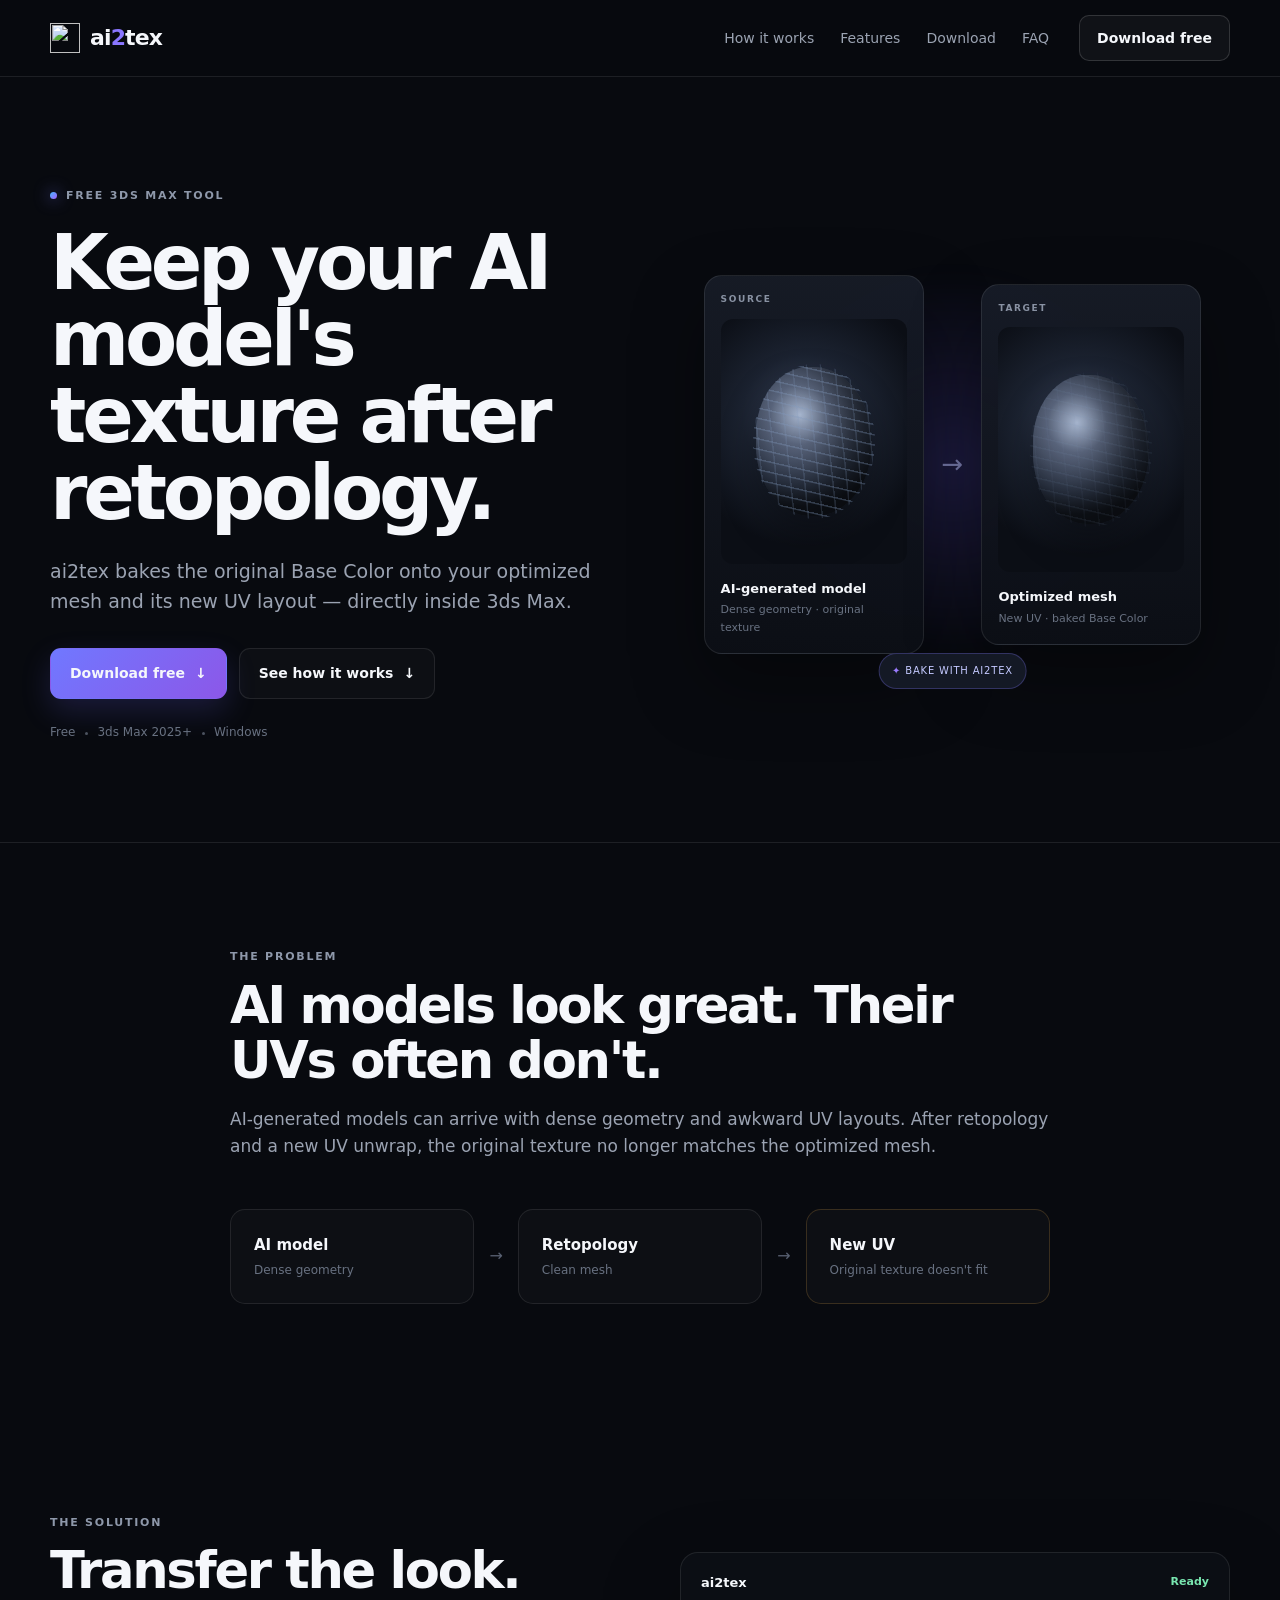
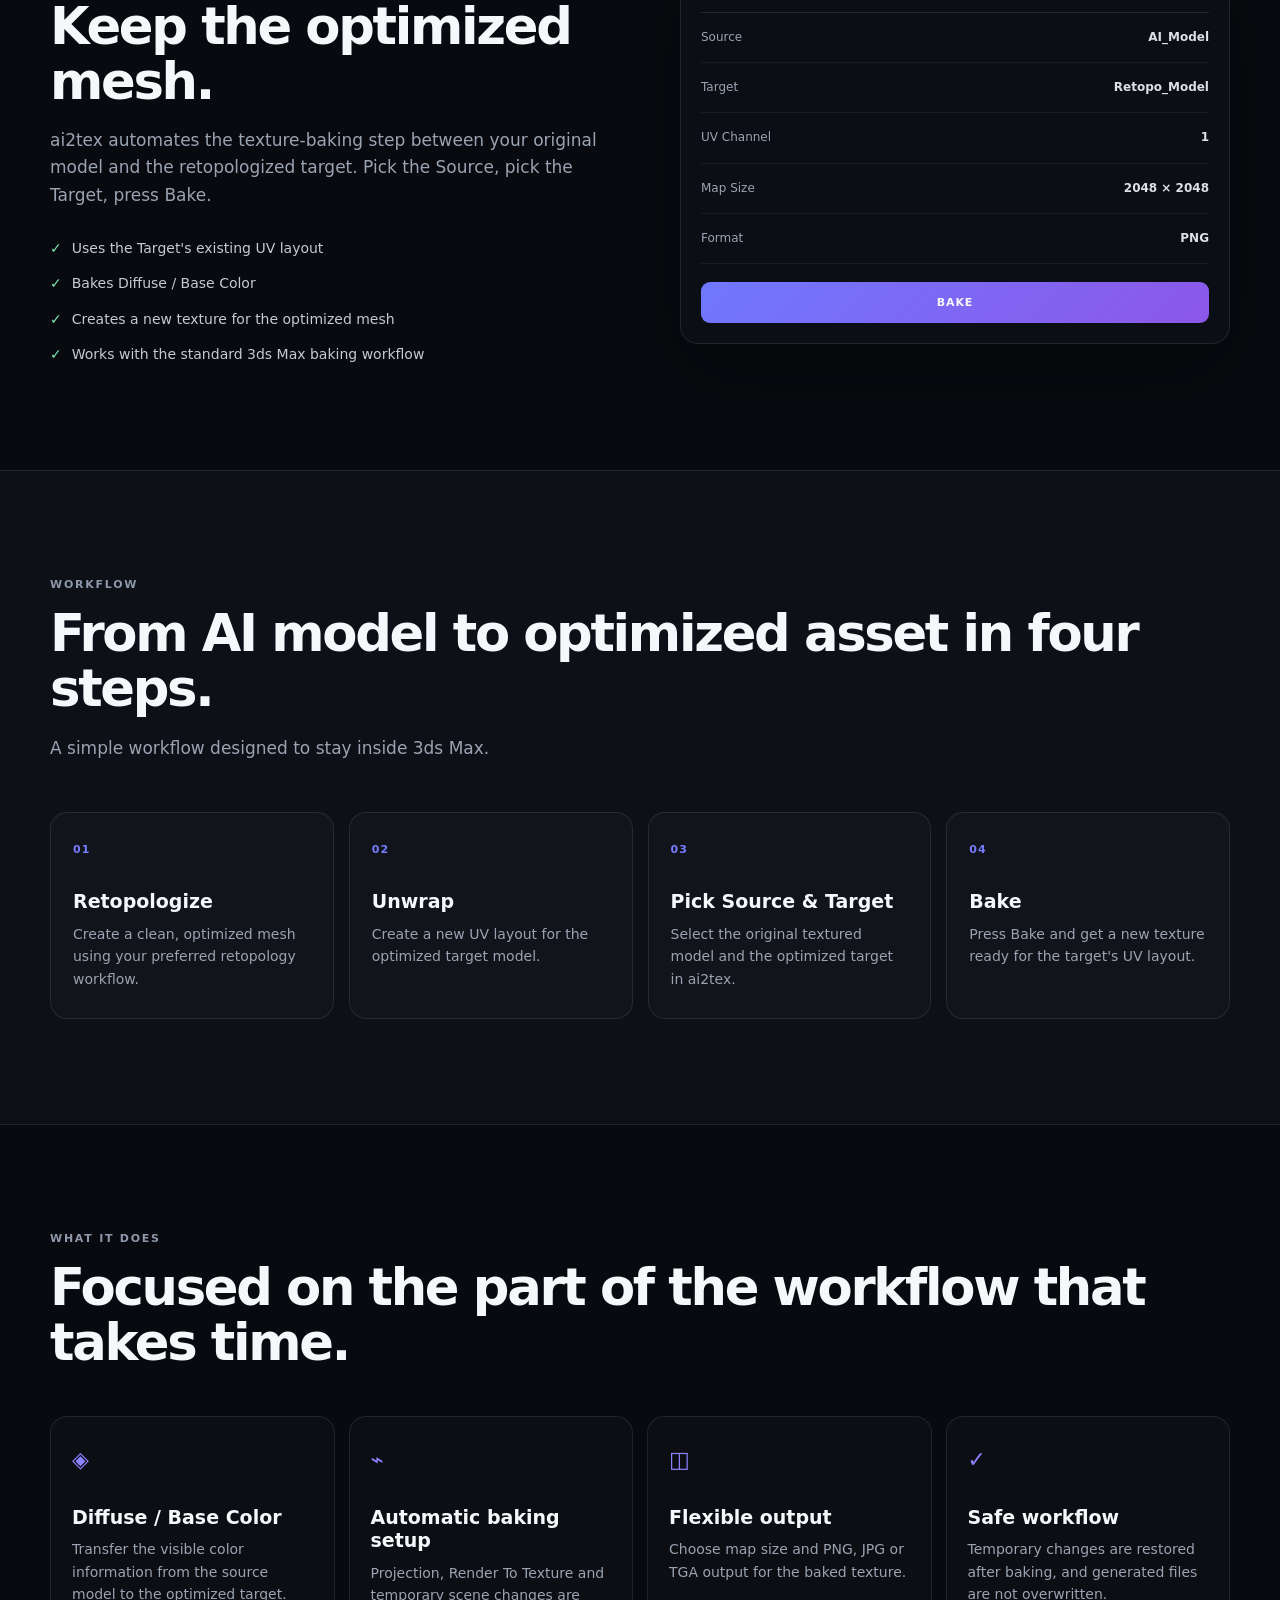
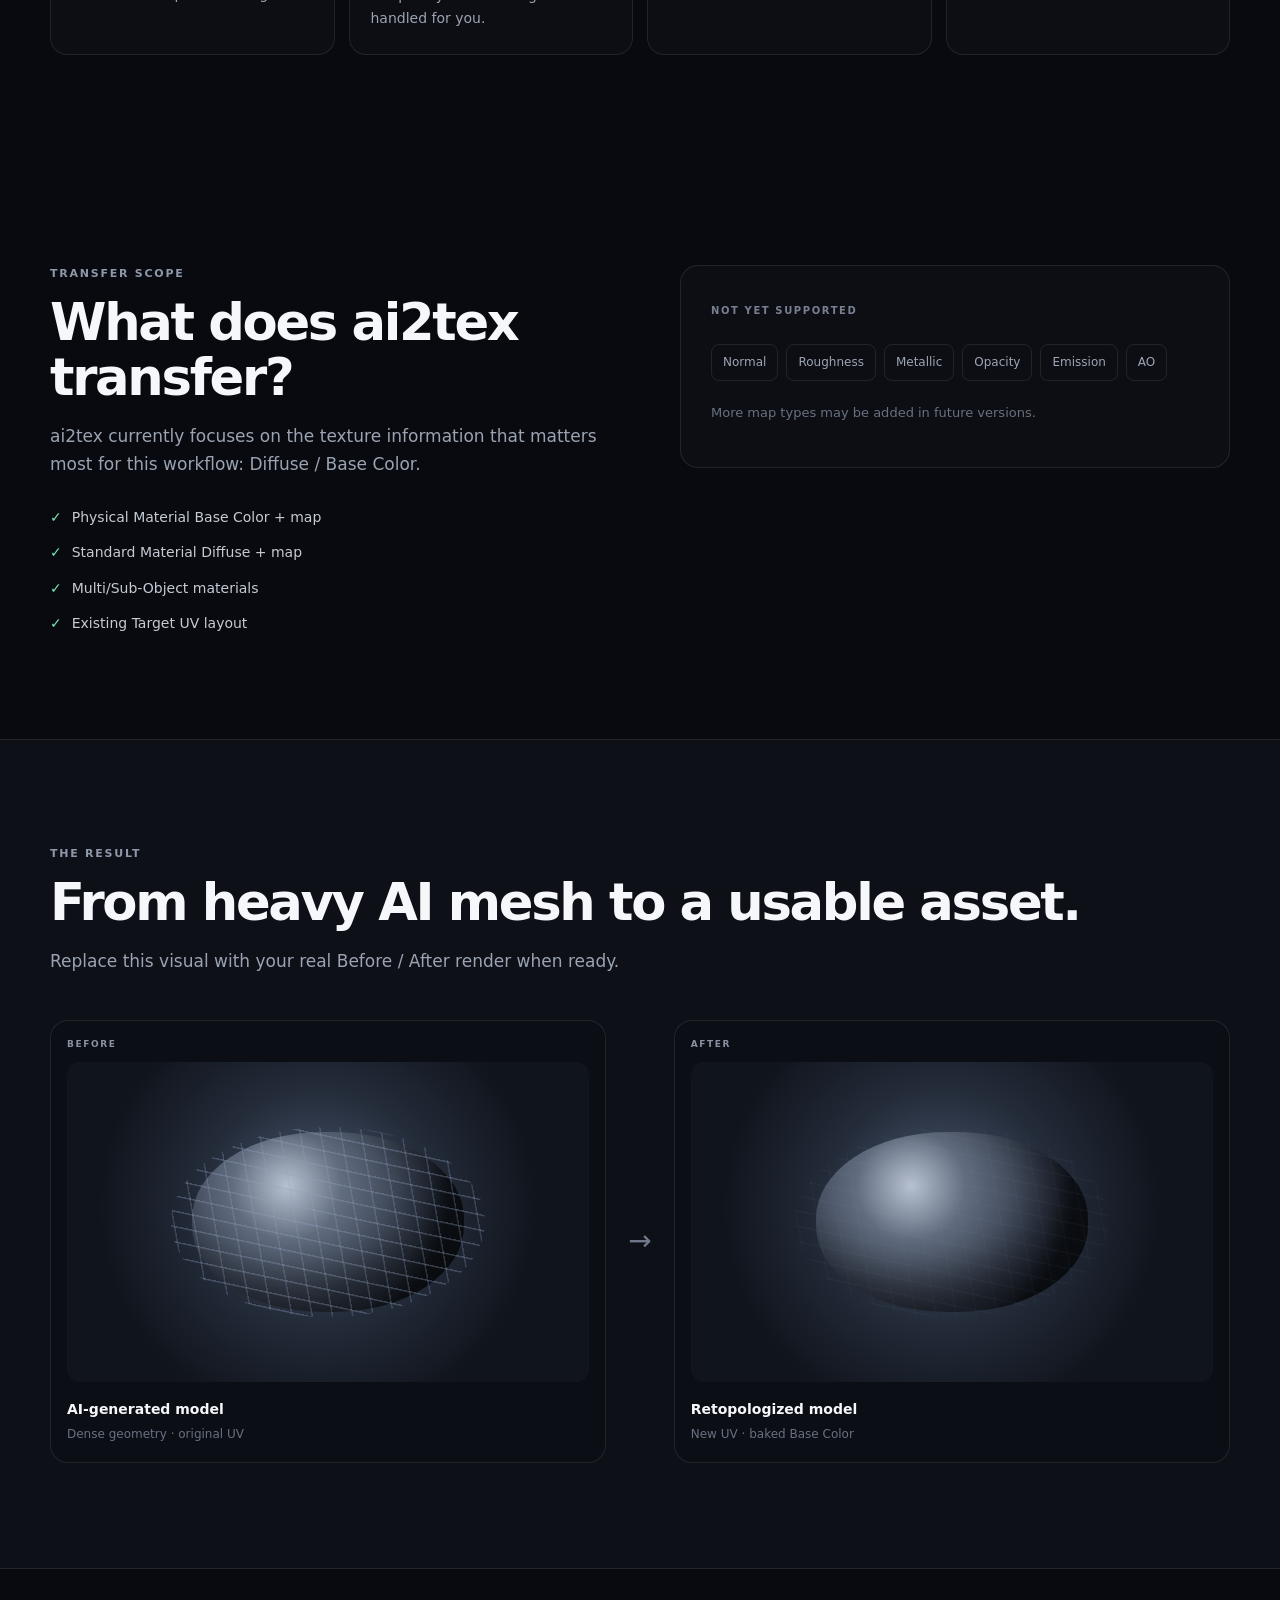
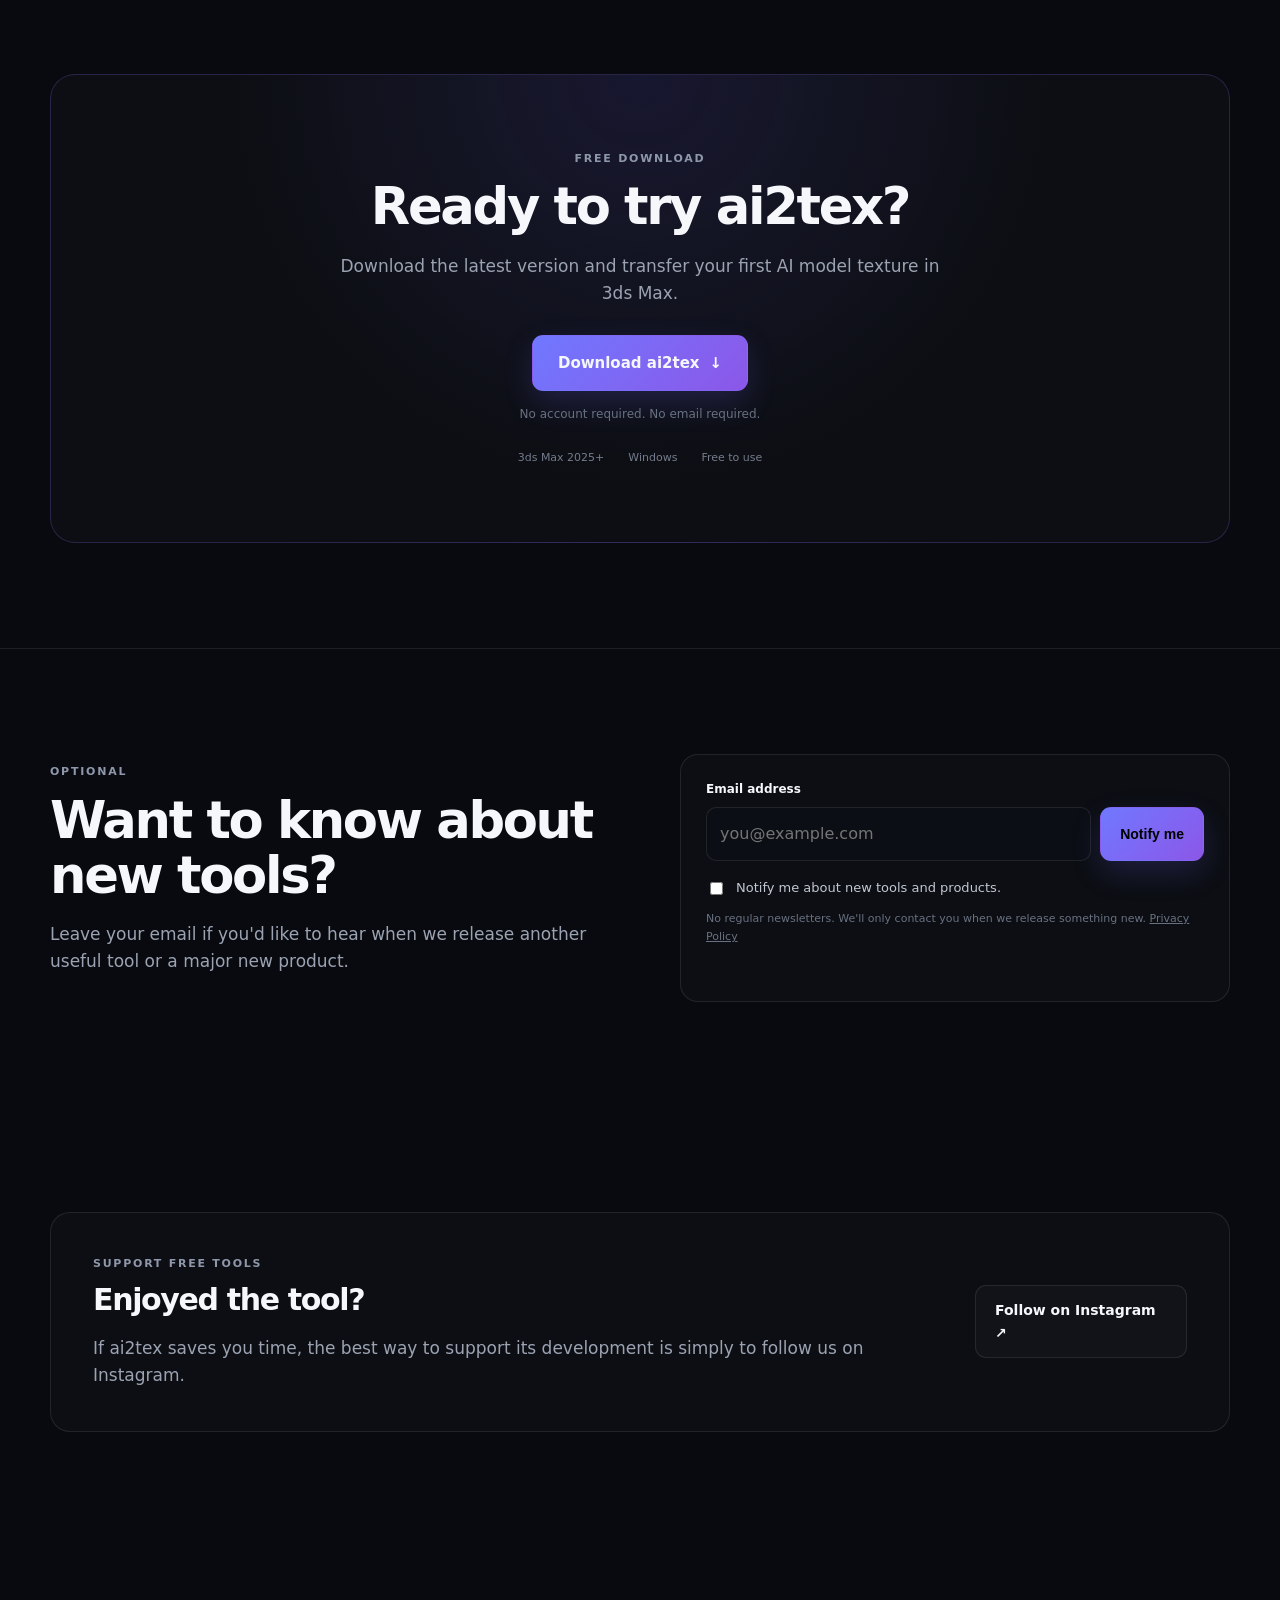
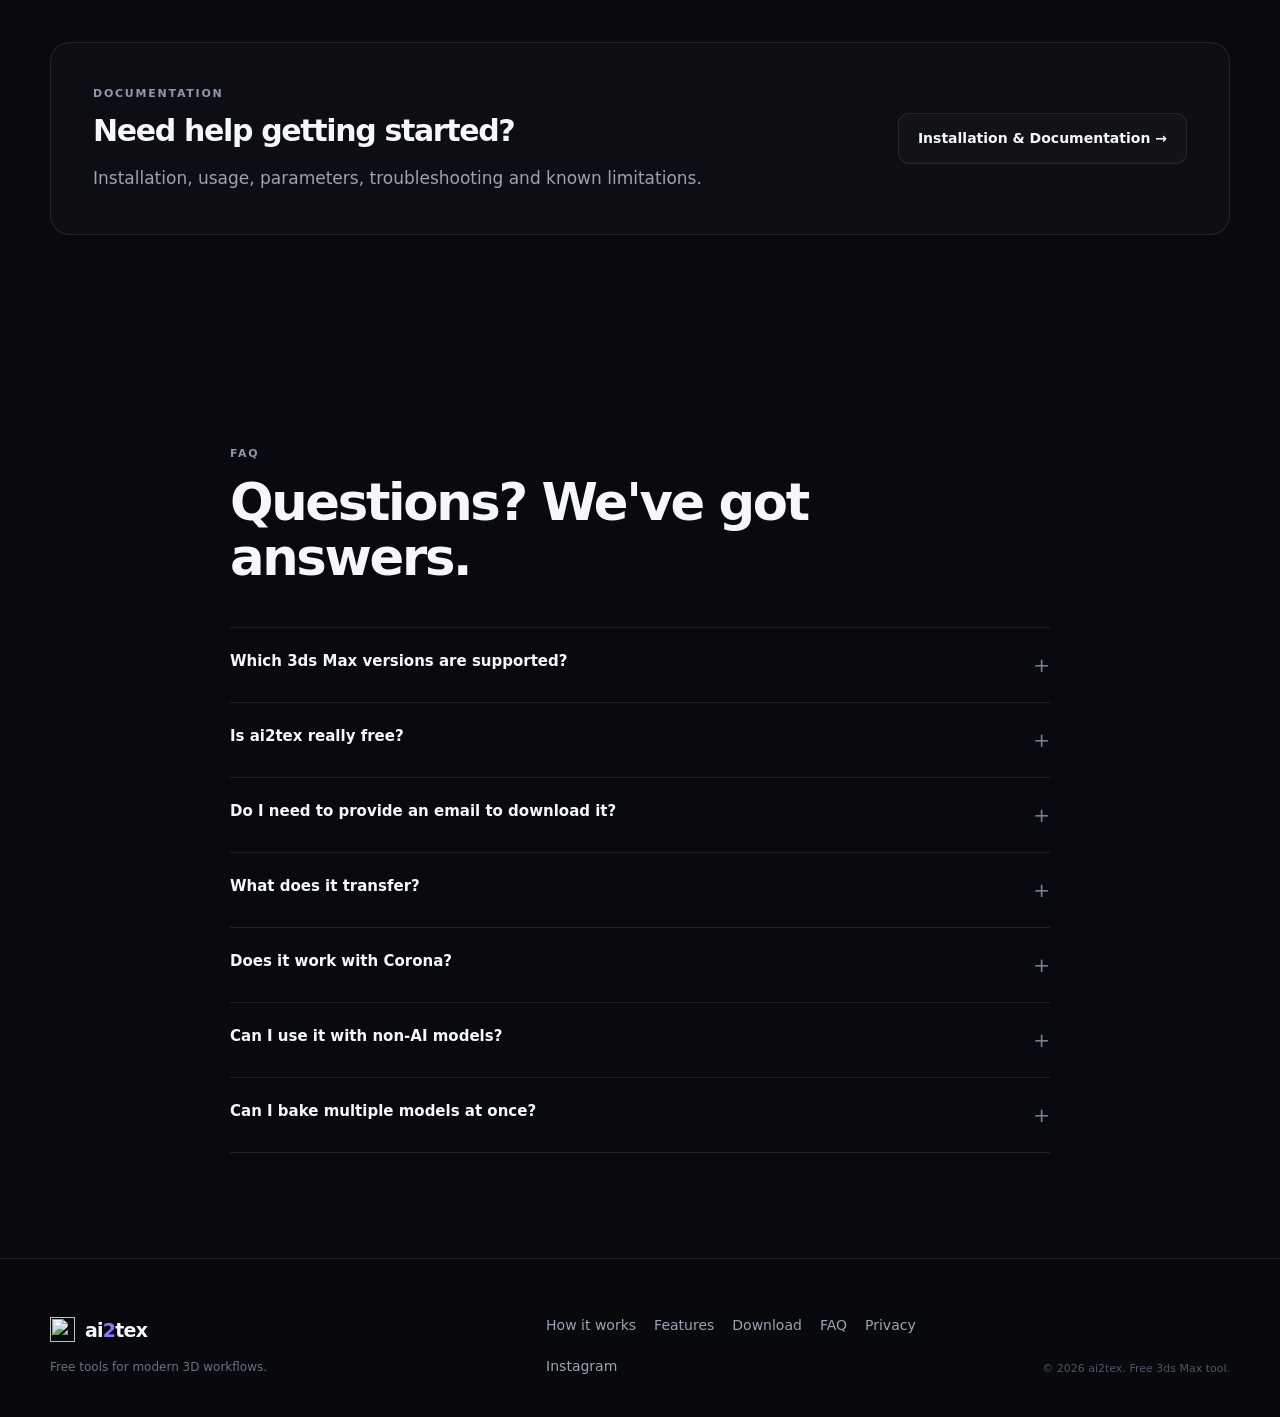
==== ai2tex/index.html @ 82f2d83b "Add files via upload" ====
<!doctype html>
<html lang="en">
<head>
  <meta charset="utf-8">
  <meta name="viewport" content="width=device-width, initial-scale=1">
  <meta name="description" content="ai2tex is a free 3ds Max tool for baking AI-generated model textures onto retopologized meshes.">
  <meta name="theme-color" content="#0b0d12">
  <title>ai2tex — AI 3D Texture Transfer Tool</title>
  <link rel="icon" href="assets/logo.svg" type="image/svg+xml">
  <link rel="stylesheet" href="styles.css">
</head>
<body>
  <header class="site-header">
    <div class="container nav">
      <a class="brand" href="#" aria-label="ai2tex home">
        <img src="assets/logo.svg" alt="" class="brand-mark">
        <span>ai<span class="brand-two">2</span>tex</span>
      </a>
      <nav class="nav-links" aria-label="Primary navigation">
        <a href="#how-it-works">How it works</a>
        <a href="#features">Features</a>
        <a href="#download">Download</a>
        <a href="#faq">FAQ</a>
      </nav>
      <a class="nav-cta" href="#download">Download free</a>
      <button class="menu-toggle" aria-label="Open menu" aria-expanded="false">☰</button>
    </div>
  </header>

  <main>
    <section class="hero">
      <div class="container hero-grid">
        <div class="hero-copy">
          <div class="eyebrow"><span class="dot"></span> Free 3ds Max tool</div>
          <h1>Keep your AI model's texture after retopology.</h1>
          <p class="hero-lead">
            ai2tex bakes the original Base Color onto your optimized mesh and its new UV layout — directly inside 3ds Max.
          </p>
          <div class="hero-actions">
            <a class="button button-primary" href="#download">Download free <span>↓</span></a>
            <a class="button button-ghost" href="#how-it-works">See how it works <span>↓</span></a>
          </div>
          <div class="hero-meta">
            <span>Free</span>
            <span>3ds Max 2025+</span>
            <span>Windows</span>
          </div>
        </div>

        <div class="hero-visual" aria-label="AI model to optimized mesh workflow illustration">
          <div class="visual-glow"></div>
          <div class="model-card source-card">
            <div class="card-label">SOURCE</div>
            <div class="mesh-art dense-mesh">
              <div class="mesh-sphere"></div>
              <div class="mesh-lines"></div>
            </div>
            <strong>AI-generated model</strong>
            <small>Dense geometry · original texture</small>
          </div>
          <div class="flow-arrow">→</div>
          <div class="model-card target-card">
            <div class="card-label">TARGET</div>
            <div class="mesh-art clean-mesh">
              <div class="mesh-sphere"></div>
              <div class="mesh-lines"></div>
            </div>
            <strong>Optimized mesh</strong>
            <small>New UV · baked Base Color</small>
          </div>
          <div class="bake-pill"><span>✦</span> BAKE WITH AI2TEX</div>
        </div>
      </div>
    </section>

    <section class="problem section">
      <div class="container narrow">
        <div class="section-kicker">THE PROBLEM</div>
        <h2>AI models look great. Their UVs often don't.</h2>
        <p>
          AI-generated models can arrive with dense geometry and awkward UV layouts. After retopology and a new UV unwrap, the original texture no longer matches the optimized mesh.
        </p>
        <div class="problem-flow">
          <div class="flow-step"><b>AI model</b><span>Dense geometry</span></div>
          <div class="flow-symbol">→</div>
          <div class="flow-step"><b>Retopology</b><span>Clean mesh</span></div>
          <div class="flow-symbol">→</div>
          <div class="flow-step warning"><b>New UV</b><span>Original texture doesn't fit</span></div>
        </div>
      </div>
    </section>

    <section class="solution section">
      <div class="container">
        <div class="section-kicker">THE SOLUTION</div>
        <div class="two-col">
          <div>
            <h2>Transfer the look. Keep the optimized mesh.</h2>
            <p>
              ai2tex automates the texture-baking step between your original model and the retopologized target. Pick the Source, pick the Target, press Bake.
            </p>
            <div class="check-list">
              <div><span>✓</span> Uses the Target's existing UV layout</div>
              <div><span>✓</span> Bakes Diffuse / Base Color</div>
              <div><span>✓</span> Creates a new texture for the optimized mesh</div>
              <div><span>✓</span> Works with the standard 3ds Max baking workflow</div>
            </div>
          </div>
          <div class="workflow-preview">
            <div class="preview-head">
              <span>ai2tex</span>
              <span class="status">Ready</span>
            </div>
            <div class="preview-row"><span>Source</span><b>AI_Model</b></div>
            <div class="preview-row"><span>Target</span><b>Retopo_Model</b></div>
            <div class="preview-row"><span>UV Channel</span><b>1</b></div>
            <div class="preview-row"><span>Map Size</span><b>2048 × 2048</b></div>
            <div class="preview-row"><span>Format</span><b>PNG</b></div>
            <div class="preview-button">BAKE</div>
          </div>
        </div>
      </div>
    </section>

    <section id="how-it-works" class="workflow section section-dark">
      <div class="container">
        <div class="section-kicker">WORKFLOW</div>
        <h2>From AI model to optimized asset in four steps.</h2>
        <p class="section-intro">A simple workflow designed to stay inside 3ds Max.</p>
        <div class="steps">
          <article class="step">
            <span class="step-number">01</span>
            <h3>Retopologize</h3>
            <p>Create a clean, optimized mesh using your preferred retopology workflow.</p>
          </article>
          <article class="step">
            <span class="step-number">02</span>
            <h3>Unwrap</h3>
            <p>Create a new UV layout for the optimized target model.</p>
          </article>
          <article class="step">
            <span class="step-number">03</span>
            <h3>Pick Source & Target</h3>
            <p>Select the original textured model and the optimized target in ai2tex.</p>
          </article>
          <article class="step">
            <span class="step-number">04</span>
            <h3>Bake</h3>
            <p>Press Bake and get a new texture ready for the target's UV layout.</p>
          </article>
        </div>
      </div>
    </section>

    <section id="features" class="features section">
      <div class="container">
        <div class="section-kicker">WHAT IT DOES</div>
        <h2>Focused on the part of the workflow that takes time.</h2>
        <div class="feature-grid">
          <article class="feature-card"><span class="feature-icon">◈</span><h3>Diffuse / Base Color</h3><p>Transfer the visible color information from the source model to the optimized target.</p></article>
          <article class="feature-card"><span class="feature-icon">⌁</span><h3>Automatic baking setup</h3><p>Projection, Render To Texture and temporary scene changes are handled for you.</p></article>
          <article class="feature-card"><span class="feature-icon">◫</span><h3>Flexible output</h3><p>Choose map size and PNG, JPG or TGA output for the baked texture.</p></article>
          <article class="feature-card"><span class="feature-icon">✓</span><h3>Safe workflow</h3><p>Temporary changes are restored after baking, and generated files are not overwritten.</p></article>
        </div>
      </div>
    </section>

    <section class="transfer section">
      <div class="container two-col transfer-grid">
        <div>
          <div class="section-kicker">TRANSFER SCOPE</div>
          <h2>What does ai2tex transfer?</h2>
          <p>ai2tex currently focuses on the texture information that matters most for this workflow: Diffuse / Base Color.</p>
          <div class="supported">
            <div><span>✓</span> Physical Material Base Color + map</div>
            <div><span>✓</span> Standard Material Diffuse + map</div>
            <div><span>✓</span> Multi/Sub-Object materials</div>
            <div><span>✓</span> Existing Target UV layout</div>
          </div>
        </div>
        <div class="not-supported">
          <span class="mini-label">NOT YET SUPPORTED</span>
          <div class="tag-list">
            <span>Normal</span><span>Roughness</span><span>Metallic</span><span>Opacity</span><span>Emission</span><span>AO</span>
          </div>
          <p>More map types may be added in future versions.</p>
        </div>
      </div>
    </section>

    <section class="result section section-dark">
      <div class="container">
        <div class="section-kicker">THE RESULT</div>
        <h2>From heavy AI mesh to a usable asset.</h2>
        <p class="section-intro">Replace this visual with your real Before / After render when ready.</p>
        <div class="before-after">
          <div class="ba-panel before">
            <div class="ba-label">BEFORE</div>
            <div class="placeholder-object"><div class="placeholder-grid"></div></div>
            <strong>AI-generated model</strong>
            <span>Dense geometry · original UV</span>
          </div>
          <div class="ba-center">→</div>
          <div class="ba-panel after">
            <div class="ba-label">AFTER</div>
            <div class="placeholder-object clean"><div class="placeholder-grid"></div></div>
            <strong>Retopologized model</strong>
            <span>New UV · baked Base Color</span>
          </div>
        </div>
      </div>
    </section>

    <section id="download" class="download section">
      <div class="container download-box">
        <div class="section-kicker">FREE DOWNLOAD</div>
        <h2>Ready to try ai2tex?</h2>
        <p>Download the latest version and transfer your first AI model texture in 3ds Max.</p>
        <a class="button button-primary large" href="downloads/ai2tex.zip">Download ai2tex <span>↓</span></a>
        <div class="download-note">No account required. No email required.</div>
        <div class="requirements"><span>3ds Max 2025+</span><span>Windows</span><span>Free to use</span></div>
      </div>
    </section>

    <section class="updates section">
      <div class="container two-col updates-grid">
        <div>
          <div class="section-kicker">OPTIONAL</div>
          <h2>Want to know about new tools?</h2>
          <p>Leave your email if you'd like to hear when we release another useful tool or a major new product.</p>
        </div>
        <div class="email-card">
          <!-- Replace this placeholder form with the Brevo form when your account is ready. -->
          <form id="updates-form" novalidate>
            <label for="email">Email address</label>
            <div class="email-row">
              <input id="email" name="email" type="email" autocomplete="email" placeholder="you@example.com" required>
              <button type="submit" class="button button-primary">Notify me</button>
            </div>
            <label class="consent">
              <input type="checkbox" id="consent" name="consent">
              <span>Notify me about new tools and products.</span>
            </label>
            <p class="form-note">No regular newsletters. We'll only contact you when we release something new. <a href="privacy.html">Privacy Policy</a></p>
            <div id="form-message" class="form-message" role="status"></div>
          </form>
        </div>
      </div>
    </section>

    <section class="support section">
      <div class="container support-box">
        <div>
          <div class="section-kicker">SUPPORT FREE TOOLS</div>
          <h2>Enjoyed the tool?</h2>
          <p>If ai2tex saves you time, the best way to support its development is simply to follow us on Instagram.</p>
        </div>
        <a class="button button-ghost" href="https://www.instagram.com/" target="_blank" rel="noopener">Follow on Instagram ↗</a>
      </div>
    </section>

    <section class="docs section">
      <div class="container docs-box">
        <div>
          <div class="section-kicker">DOCUMENTATION</div>
          <h2>Need help getting started?</h2>
          <p>Installation, usage, parameters, troubleshooting and known limitations.</p>
        </div>
        <a class="button button-ghost" href="documentation.html">Installation & Documentation →</a>
      </div>
    </section>

    <section id="faq" class="faq section">
      <div class="container narrow">
        <div class="section-kicker">FAQ</div>
        <h2>Questions? We've got answers.</h2>
        <div class="faq-list">
          <details><summary>Which 3ds Max versions are supported?</summary><p>ai2tex is tested and supported on 3ds Max 2025 or newer.</p></details>
          <details><summary>Is ai2tex really free?</summary><p>Yes. The tool is free to download and use. An email address is not required.</p></details>
          <details><summary>Do I need to provide an email to download it?</summary><p>No. Email signup is completely optional.</p></details>
          <details><summary>What does it transfer?</summary><p>Currently, ai2tex bakes Diffuse / Base Color. Normal, Roughness, Metallic, Opacity, Emission and AO are not currently transferred.</p></details>
          <details><summary>Does it work with Corona?</summary><p>The script can be used in workflows with Corona and other renderers, but it temporarily switches to the Default Scanline Renderer during baking and restores the previous renderer afterward.</p></details>
          <details><summary>Can I use it with non-AI models?</summary><p>Yes. The workflow is not limited to AI-generated assets. It can transfer texture information between compatible source and target meshes.</p></details>
          <details><summary>Can I bake multiple models at once?</summary><p>Not currently. One Source and one Target are processed at a time.</p></details>
        </div>
      </div>
    </section>
  </main>

  <footer class="site-footer">
    <div class="container footer-grid">
      <div>
        <a class="brand footer-brand" href="#"><img src="assets/logo.svg" alt="" class="brand-mark"><span>ai<span class="brand-two">2</span>tex</span></a>
        <p>Free tools for modern 3D workflows.</p>
      </div>
      <div class="footer-links">
        <a href="#how-it-works">How it works</a>
        <a href="#features">Features</a>
        <a href="#download">Download</a>
        <a href="#faq">FAQ</a>
        <a href="privacy.html">Privacy</a>
        <a href="https://www.instagram.com/" target="_blank" rel="noopener">Instagram</a>
      </div>
      <div class="copyright">© 2026 ai2tex. Free 3ds Max tool.</div>
    </div>
  </footer>

  <script src="script.js"></script>
</body>
</html>
---- ai2tex/styles.css ----
:root{
  --bg:#080a0f;
  --bg-2:#0d1017;
  --panel:#11151e;
  --panel-2:#151a24;
  --text:#f5f7fb;
  --muted:#9ba3b2;
  --muted-2:#687181;
  --line:rgba(255,255,255,.09);
  --accent:#7c7cff;
  --accent-2:#45b9ff;
  --accent-3:#a75cff;
  --green:#79e6b0;
  --max:1180px;
  --radius:20px;
}
*{box-sizing:border-box}
html{scroll-behavior:smooth}
body{margin:0;background:var(--bg);color:var(--text);font-family:Inter,ui-sans-serif,system-ui,-apple-system,BlinkMacSystemFont,"Segoe UI",sans-serif;line-height:1.6}
a{color:inherit;text-decoration:none}
.container{width:min(calc(100% - 48px),var(--max));margin:auto}
.narrow{width:min(calc(100% - 48px),820px)}
.site-header{position:sticky;top:0;z-index:20;background:rgba(8,10,15,.82);backdrop-filter:blur(18px);border-bottom:1px solid var(--line)}
.nav{height:76px;display:flex;align-items:center;gap:30px}
.brand{display:flex;align-items:center;gap:10px;font-size:22px;font-weight:700;letter-spacing:-.04em}
.brand-mark{width:30px;height:30px}
.brand-two{color:#8a76ff}
.nav-links{display:flex;gap:26px;margin-left:auto}
.nav-links a,.footer-links a{font-size:14px;color:var(--muted);transition:.2s}
.nav-links a:hover,.footer-links a:hover{color:var(--text)}
.nav-cta{font-size:14px;font-weight:700;padding:11px 17px;border:1px solid rgba(255,255,255,.14);border-radius:10px;background:rgba(255,255,255,.04)}
.menu-toggle{display:none;background:none;border:0;color:var(--text);font-size:22px}
.hero{padding:110px 0 100px;overflow:hidden}
.hero-grid{display:grid;grid-template-columns:1fr 1fr;gap:70px;align-items:center}
.eyebrow,.section-kicker{font-size:11px;letter-spacing:.16em;text-transform:uppercase;color:#8e98aa;font-weight:700}
.eyebrow{display:flex;align-items:center;gap:9px;margin-bottom:20px}
.dot{width:7px;height:7px;border-radius:50%;background:linear-gradient(135deg,var(--accent-2),var(--accent-3));box-shadow:0 0 16px rgba(124,124,255,.8)}
h1,h2,h3,p{margin-top:0}
h1{font-size:clamp(48px,6vw,76px);line-height:1.01;letter-spacing:-.055em;max-width:720px;margin-bottom:24px}
h2{font-size:clamp(34px,4vw,52px);line-height:1.08;letter-spacing:-.045em;margin:12px 0 18px}
h3{font-size:19px;line-height:1.25;margin-bottom:9px}
.hero-lead{font-size:19px;color:var(--muted);max-width:650px}
.hero-actions{display:flex;gap:12px;flex-wrap:wrap;margin:32px 0 24px}
.button{display:inline-flex;align-items:center;justify-content:center;gap:10px;border-radius:11px;padding:13px 19px;font-size:14px;font-weight:750;border:1px solid var(--line);transition:transform .2s,background .2s,border-color .2s}
.button:hover{transform:translateY(-1px)}
.button-primary{border-color:transparent;background:linear-gradient(135deg,#7078ff,#8c57e8);box-shadow:0 12px 30px rgba(111,104,255,.18)}
.button-ghost{background:rgba(255,255,255,.025)}
.button.large{padding:15px 25px;font-size:15px}
.hero-meta{display:flex;gap:22px;color:var(--muted-2);font-size:12px}
.hero-meta span{position:relative}.hero-meta span+span:before{content:"";position:absolute;left:-12px;top:50%;width:3px;height:3px;background:#4c5360;border-radius:50%}
.hero-visual{position:relative;min-height:500px;display:flex;align-items:center;justify-content:center;gap:18px}
.visual-glow{position:absolute;width:420px;height:420px;border-radius:50%;background:radial-gradient(circle,rgba(112,91,255,.20),transparent 65%);filter:blur(12px)}
.model-card{position:relative;width:220px;padding:16px;border:1px solid var(--line);background:linear-gradient(180deg,rgba(23,28,39,.94),rgba(12,15,22,.96));border-radius:18px;box-shadow:0 30px 70px rgba(0,0,0,.35)}
.card-label,.ba-label{font-size:9px;letter-spacing:.18em;color:#8992a3;font-weight:800}
.mesh-art{height:245px;margin:12px 0 15px;border-radius:12px;position:relative;overflow:hidden;background:radial-gradient(circle at 45% 40%,#39445c 0,#1b2230 35%,#0b0e15 72%)}
.mesh-sphere{position:absolute;inset:48px 35px;background:radial-gradient(circle at 38% 32%,#a6b5ce,#59647b 24%,#2c3546 58%,#151a23 74%);border-radius:47% 53% 51% 49%;box-shadow:inset -25px -20px 40px rgba(0,0,0,.55),0 18px 35px rgba(0,0,0,.35)}
.mesh-lines{position:absolute;inset:45px 32px;border-radius:50%;opacity:.4;background:repeating-linear-gradient(13deg,transparent 0 8px,rgba(130,154,190,.5) 9px 10px),repeating-linear-gradient(84deg,transparent 0 12px,rgba(130,154,190,.3) 13px 14px)}
.dense-mesh .mesh-lines{opacity:.65}
.clean-mesh .mesh-lines{opacity:.18}
.model-card strong{display:block;font-size:13px}
.model-card small{display:block;color:var(--muted-2);font-size:11px;margin-top:2px}
.flow-arrow{font-size:26px;color:#788197}
.bake-pill{position:absolute;bottom:25px;left:50%;transform:translateX(-50%);padding:9px 13px;border-radius:99px;background:#141925;border:1px solid rgba(130,120,255,.28);font-size:10px;letter-spacing:.08em;color:#c4c9ff;white-space:nowrap}
.bake-pill span{color:#9c7cff}
.section{padding:105px 0}
.section-dark{background:var(--bg-2);border-top:1px solid var(--line);border-bottom:1px solid var(--line)}
.section-intro{color:var(--muted);font-size:17px}
.problem{border-top:1px solid var(--line)}
.problem p,.solution p,.transfer p,.download p,.updates p,.support p,.docs p{color:var(--muted);font-size:17px}
.problem-flow{display:grid;grid-template-columns:1fr auto 1fr auto 1fr;gap:15px;align-items:center;margin-top:48px}
.flow-step{padding:23px;border:1px solid var(--line);background:rgba(255,255,255,.025);border-radius:15px}
.flow-step b{display:block;font-size:15px}.flow-step span{display:block;color:var(--muted-2);font-size:12px;margin-top:4px}
.flow-step.warning{border-color:rgba(255,183,76,.18)}.flow-symbol{color:#586071}
.two-col{display:grid;grid-template-columns:1fr 1fr;gap:80px;align-items:center}
.check-list{display:grid;gap:13px;margin-top:28px}
.check-list div,.supported div{display:flex;gap:10px;align-items:center;color:#c5cad4;font-size:14px}
.check-list span,.supported span{color:var(--green);font-weight:800}
.workflow-preview{border:1px solid var(--line);border-radius:18px;background:#0b0e14;padding:20px;box-shadow:0 30px 80px rgba(0,0,0,.28)}
.preview-head{display:flex;justify-content:space-between;padding-bottom:18px;border-bottom:1px solid var(--line);font-size:13px;font-weight:700}.status{color:var(--green);font-size:11px}
.preview-row{display:flex;justify-content:space-between;padding:15px 0;border-bottom:1px solid rgba(255,255,255,.055);font-size:12px;color:var(--muted)}.preview-row b{color:#dce0e7;font-weight:600}
.preview-button{margin-top:18px;text-align:center;padding:12px;border-radius:9px;background:linear-gradient(135deg,#7078ff,#8c57e8);font-size:11px;font-weight:800;letter-spacing:.08em}
.steps{display:grid;grid-template-columns:repeat(4,1fr);gap:15px;margin-top:50px}
.step{padding:28px 22px;border:1px solid var(--line);border-radius:17px;background:rgba(255,255,255,.018)}
.step-number{display:block;color:#777dff;font-size:11px;font-weight:800;letter-spacing:.1em;margin-bottom:32px}.step p{color:var(--muted);font-size:14px;margin:0}
.feature-grid{display:grid;grid-template-columns:repeat(4,1fr);gap:14px;margin-top:46px}
.feature-card{padding:25px 21px;border:1px solid var(--line);border-radius:17px;background:rgba(255,255,255,.018)}
.feature-icon{display:block;font-size:22px;color:#8a82ff;margin-bottom:28px}.feature-card p{color:var(--muted);font-size:14px;margin:0}
.transfer-grid{align-items:start}.supported{display:grid;gap:13px;margin-top:28px}
.not-supported{border:1px solid var(--line);background:rgba(255,255,255,.018);padding:30px;border-radius:18px}
.mini-label{font-size:10px;letter-spacing:.16em;color:#777f91;font-weight:800}.tag-list{display:flex;flex-wrap:wrap;gap:8px;margin:22px 0}
.tag-list span{font-size:12px;padding:8px 11px;border-radius:8px;border:1px solid var(--line);color:#9da5b4}
.not-supported p{font-size:13px;color:var(--muted-2)}
.before-after{display:grid;grid-template-columns:1fr auto 1fr;gap:22px;align-items:center;margin-top:45px}
.ba-panel{border:1px solid var(--line);border-radius:18px;background:#0b0e14;padding:16px}.ba-panel strong{display:block;margin-top:16px;font-size:14px}.ba-panel>span{color:var(--muted-2);font-size:12px}
.ba-label{margin-bottom:10px}.ba-center{font-size:28px;color:#72798b}
.placeholder-object{height:320px;border-radius:13px;overflow:hidden;background:radial-gradient(circle at 48% 45%,#4d5a72,#242c3a 36%,#10141c 68%);position:relative}.placeholder-object:after{content:"";position:absolute;inset:70px 24%;border-radius:48%;background:radial-gradient(circle at 35% 30%,#b7c1d0,#626d80 25%,#2d3544 65%,#151a22 75%);box-shadow:inset -35px -30px 50px rgba(0,0,0,.55)}
.placeholder-grid{position:absolute;inset:65px 20%;z-index:2;border-radius:50%;background:repeating-linear-gradient(12deg,transparent 0 13px,rgba(146,163,193,.32) 14px 15px),repeating-linear-gradient(80deg,transparent 0 18px,rgba(146,163,193,.25) 19px 20px)}
.after .placeholder-grid{opacity:.14}
.download{text-align:center}.download-box{padding:75px 30px;border:1px solid rgba(127,119,255,.22);border-radius:25px;background:radial-gradient(circle at 50% 0,rgba(108,95,255,.12),transparent 55%),rgba(255,255,255,.018)}
.download-box p{max-width:610px;margin:0 auto 28px}.download-note{margin-top:14px;color:var(--muted-2);font-size:12px}.requirements{display:flex;justify-content:center;gap:24px;margin-top:25px;color:#747c8c;font-size:11px}
.updates{border-top:1px solid var(--line)}.email-card{padding:25px;border:1px solid var(--line);border-radius:18px;background:rgba(255,255,255,.018)}
.email-card label[for="email"]{display:block;font-size:12px;font-weight:700;margin-bottom:8px}.email-row{display:flex;gap:9px}.email-row input{min-width:0;flex:1;background:#0b0e14;border:1px solid var(--line);border-radius:10px;color:var(--text);padding:13px;font:inherit;outline:none}.email-row input:focus{border-color:rgba(124,124,255,.55)}
.consent{display:flex;gap:10px;align-items:flex-start;margin-top:17px;color:#c1c7d2;font-size:13px}.consent input{margin-top:4px;accent-color:#7b73ff}.form-note{font-size:11px!important;color:var(--muted-2)!important;margin:12px 0 0!important}.form-note a{text-decoration:underline}.form-message{font-size:12px;margin-top:12px;min-height:18px;color:var(--green)}
.support-box,.docs-box{display:flex;align-items:center;justify-content:space-between;gap:40px;padding:42px;border:1px solid var(--line);border-radius:20px;background:rgba(255,255,255,.018)}
.support-box h2,.docs-box h2{font-size:30px}.support-box p,.docs-box p{margin-bottom:0}
.faq-list{margin-top:42px;border-top:1px solid var(--line)}details{border-bottom:1px solid var(--line)}summary{cursor:pointer;list-style:none;padding:21px 0;font-size:15px;font-weight:650;display:flex;justify-content:space-between;gap:20px}summary::-webkit-details-marker{display:none}summary:after{content:"+";color:#778092;font-size:20px;font-weight:400}details[open] summary:after{content:"−"}details p{color:var(--muted);font-size:14px;padding:0 35px 21px 0;margin:0}
.site-footer{padding:55px 0 40px;border-top:1px solid var(--line);background:#07090d}.footer-grid{display:grid;grid-template-columns:1fr 1fr auto;gap:40px;align-items:end}.footer-brand{font-size:19px}.footer-brand .brand-mark{width:25px;height:25px}.site-footer p{color:var(--muted-2);font-size:12px;margin:13px 0 0}.footer-links{display:flex;flex-wrap:wrap;gap:18px}.copyright{color:#4e5665;font-size:11px;text-align:right}
@media(max-width:900px){
  .nav-links,.nav-cta{display:none}.menu-toggle{display:block;margin-left:auto}
  .hero{padding-top:80px}.hero-grid,.two-col{grid-template-columns:1fr;gap:45px}.hero-visual{min-height:430px}.feature-grid,.steps{grid-template-columns:1fr 1fr}
  .problem-flow{grid-template-columns:1fr}.flow-symbol{transform:rotate(90deg);justify-self:center}.before-after{grid-template-columns:1fr}.ba-center{transform:rotate(90deg);justify-self:center}.footer-grid{grid-template-columns:1fr}.copyright{text-align:left}
}
@media(max-width:600px){
  .container,.narrow{width:min(calc(100% - 32px),var(--max))}.nav{height:66px}.hero{padding:65px 0}.section{padding:75px 0}
  h1{font-size:45px}.hero-lead{font-size:17px}.hero-meta{gap:12px;flex-wrap:wrap}.hero-visual{gap:8px;min-height:330px}.model-card{width:calc(50% - 18px);padding:11px}.mesh-art{height:175px}.flow-arrow{font-size:18px}.bake-pill{bottom:5px}
  .feature-grid,.steps{grid-template-columns:1fr}.email-row{flex-direction:column}.support-box,.docs-box{align-items:flex-start;flex-direction:column;padding:28px}.requirements{flex-direction:column;gap:7px}
}
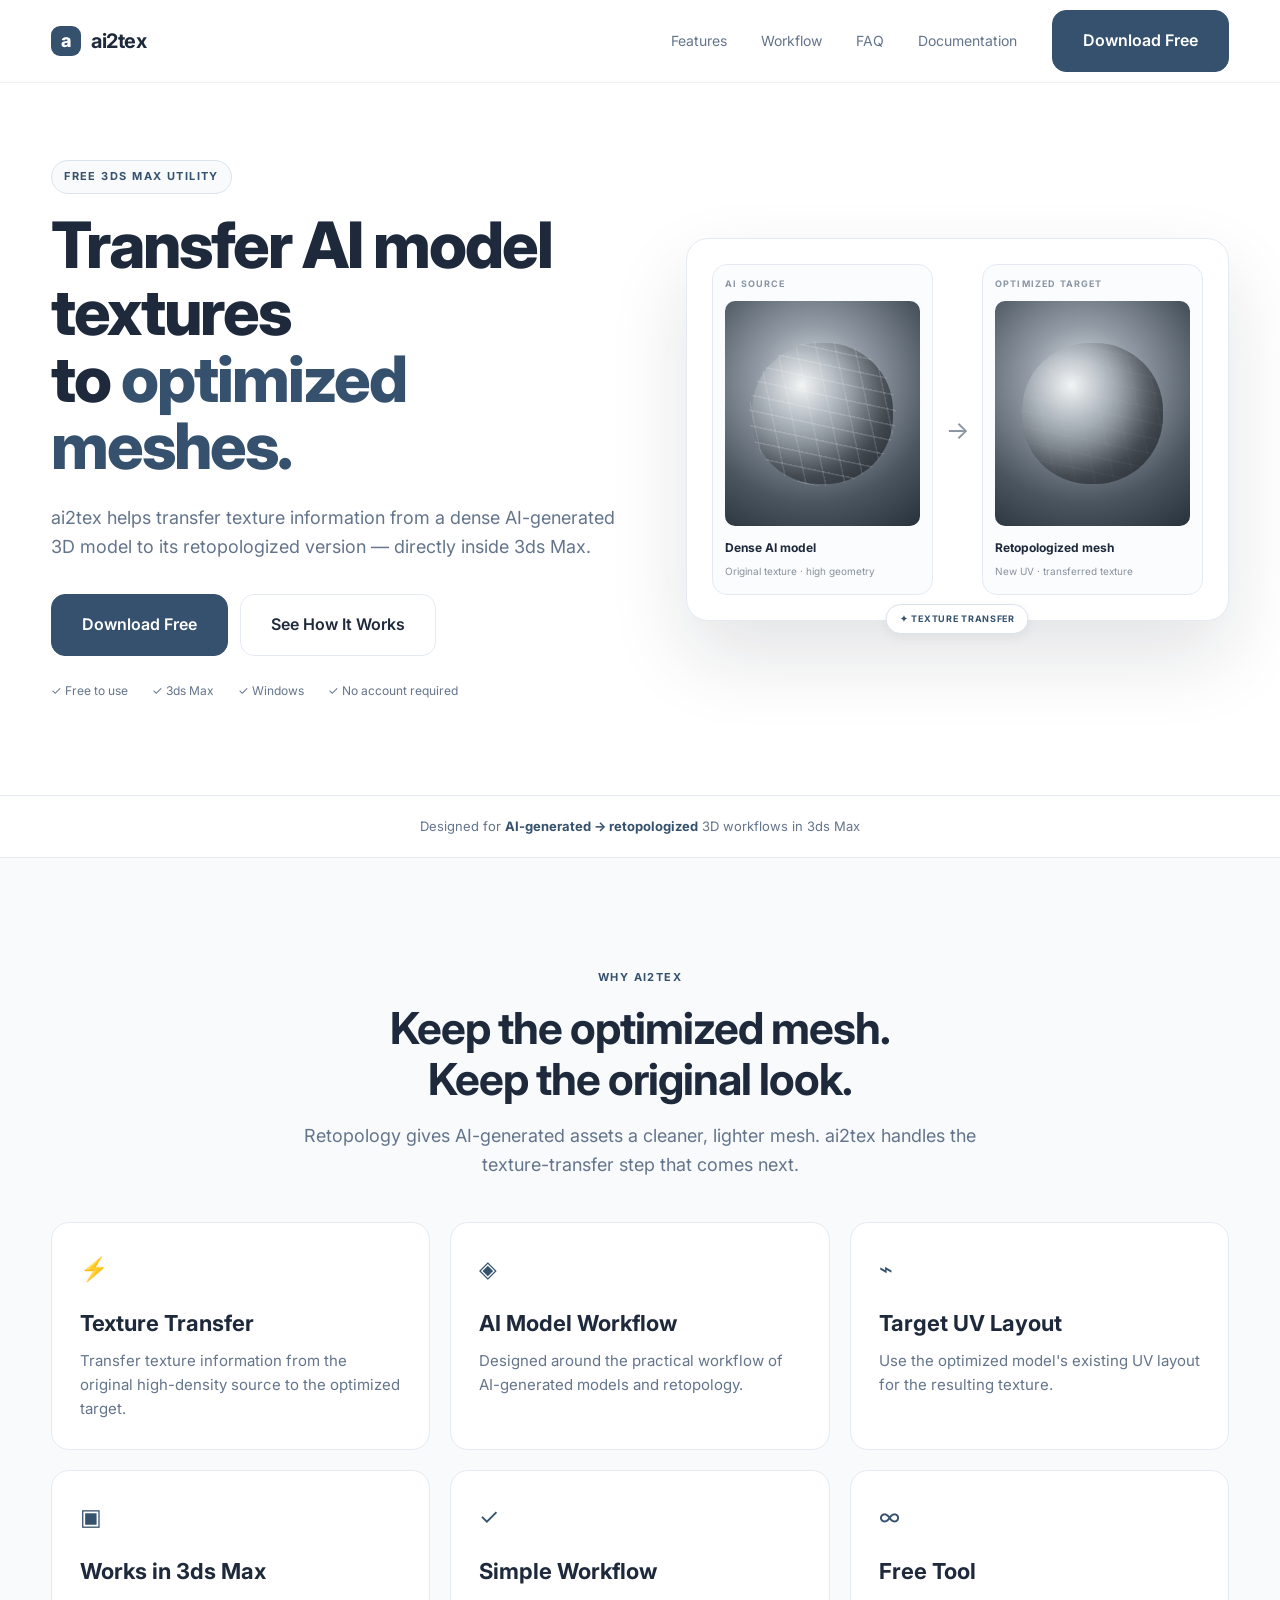
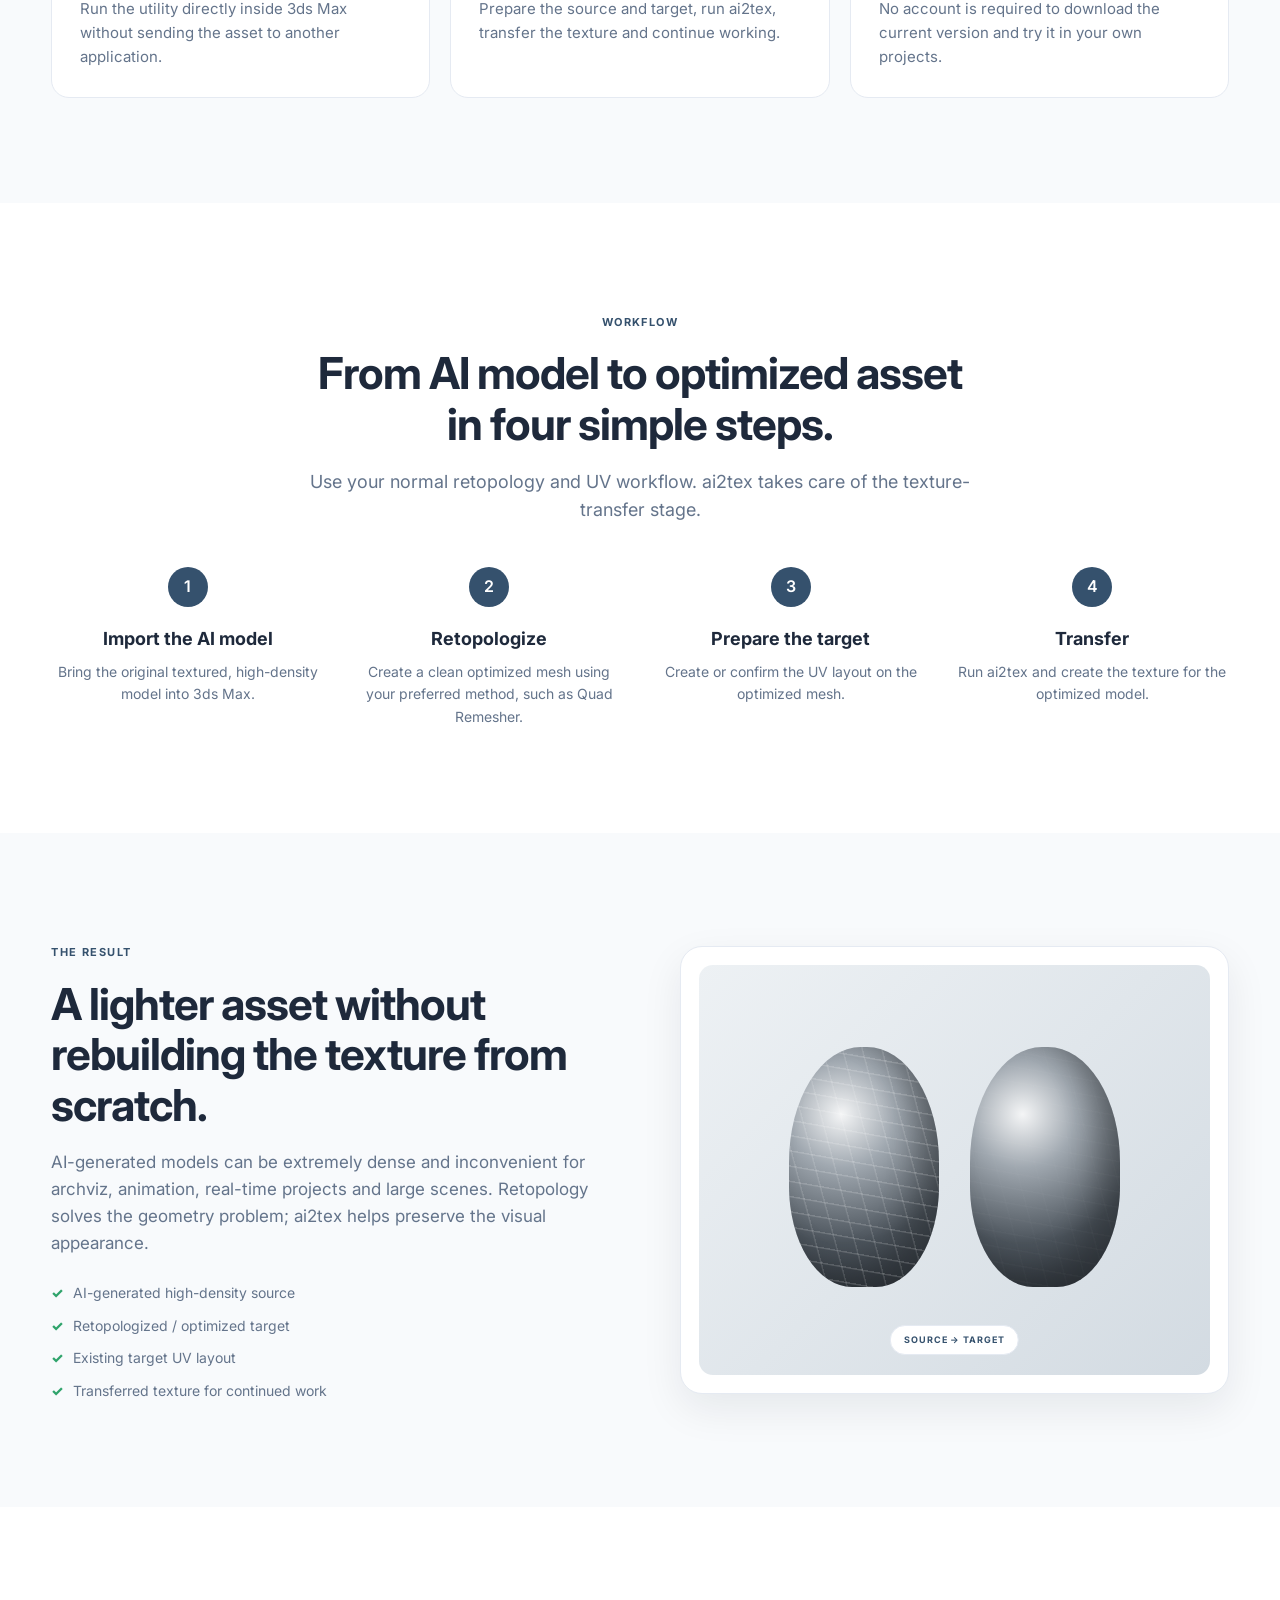
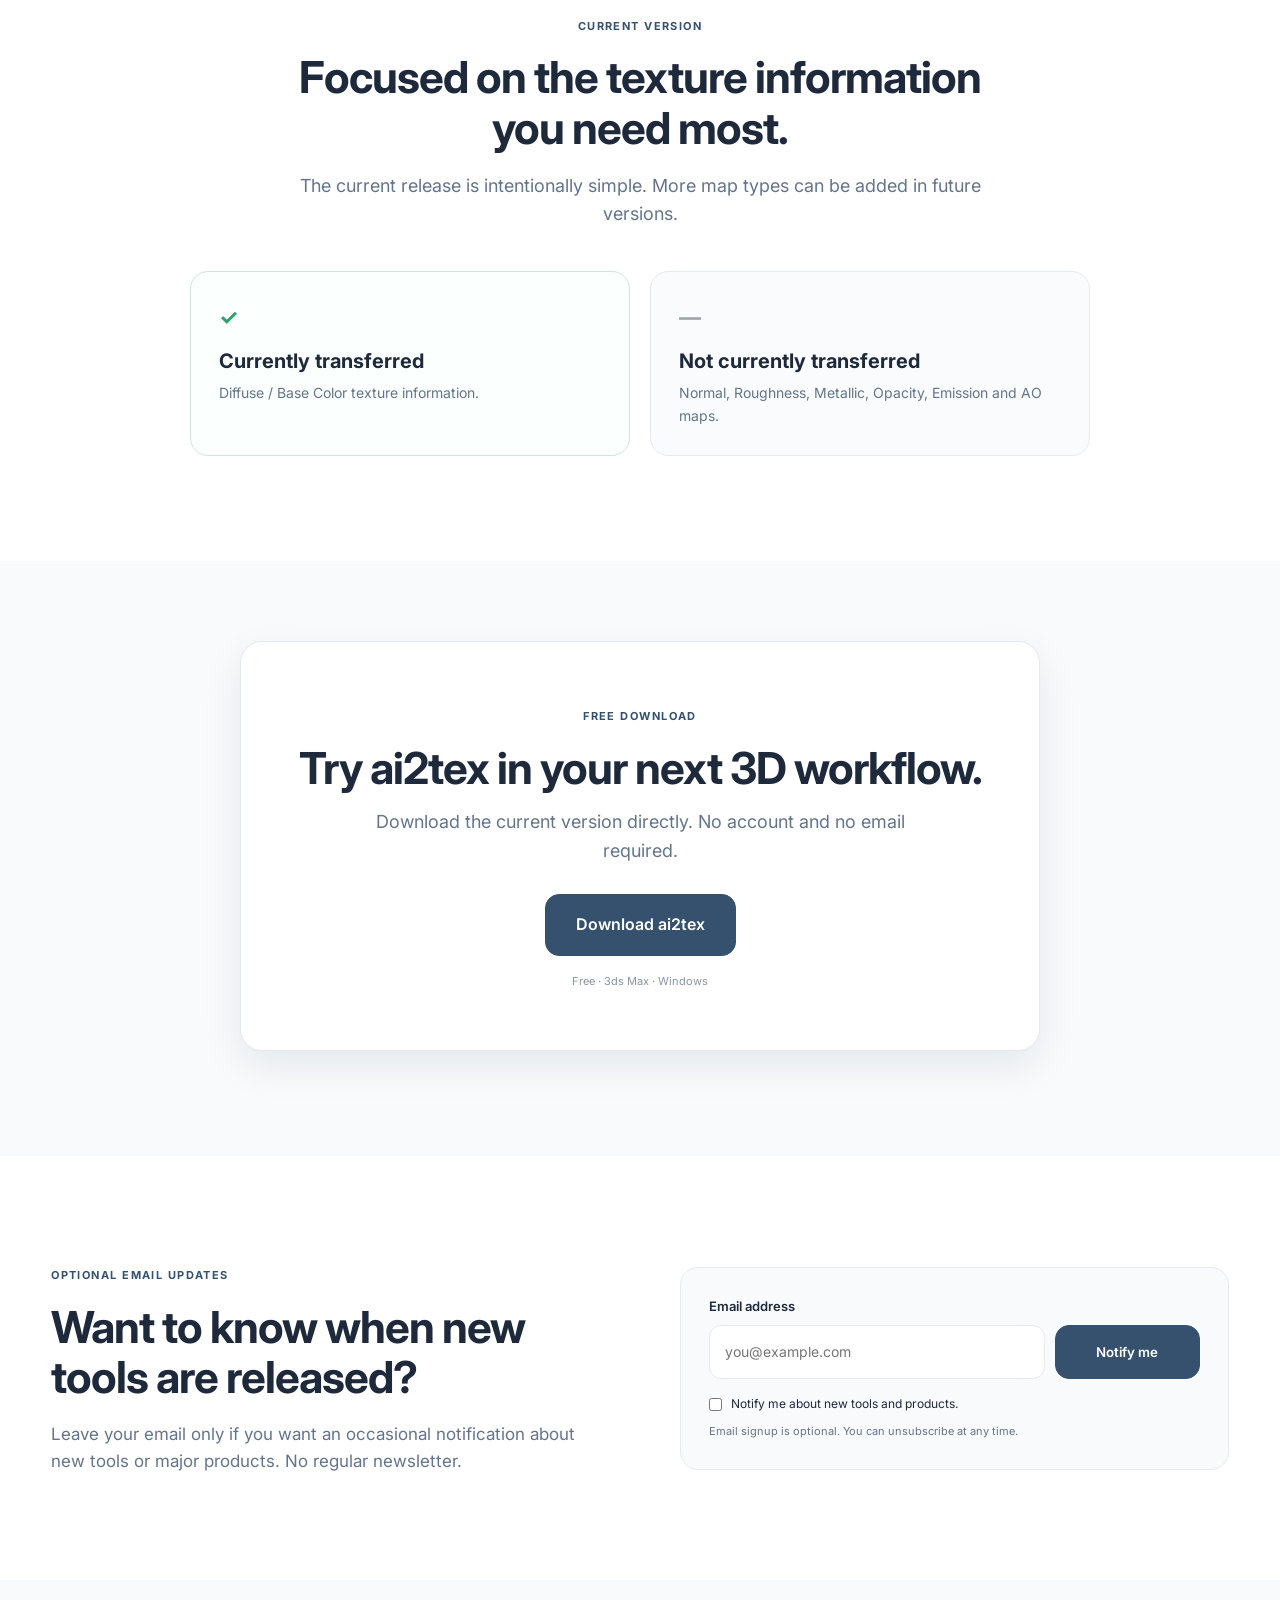
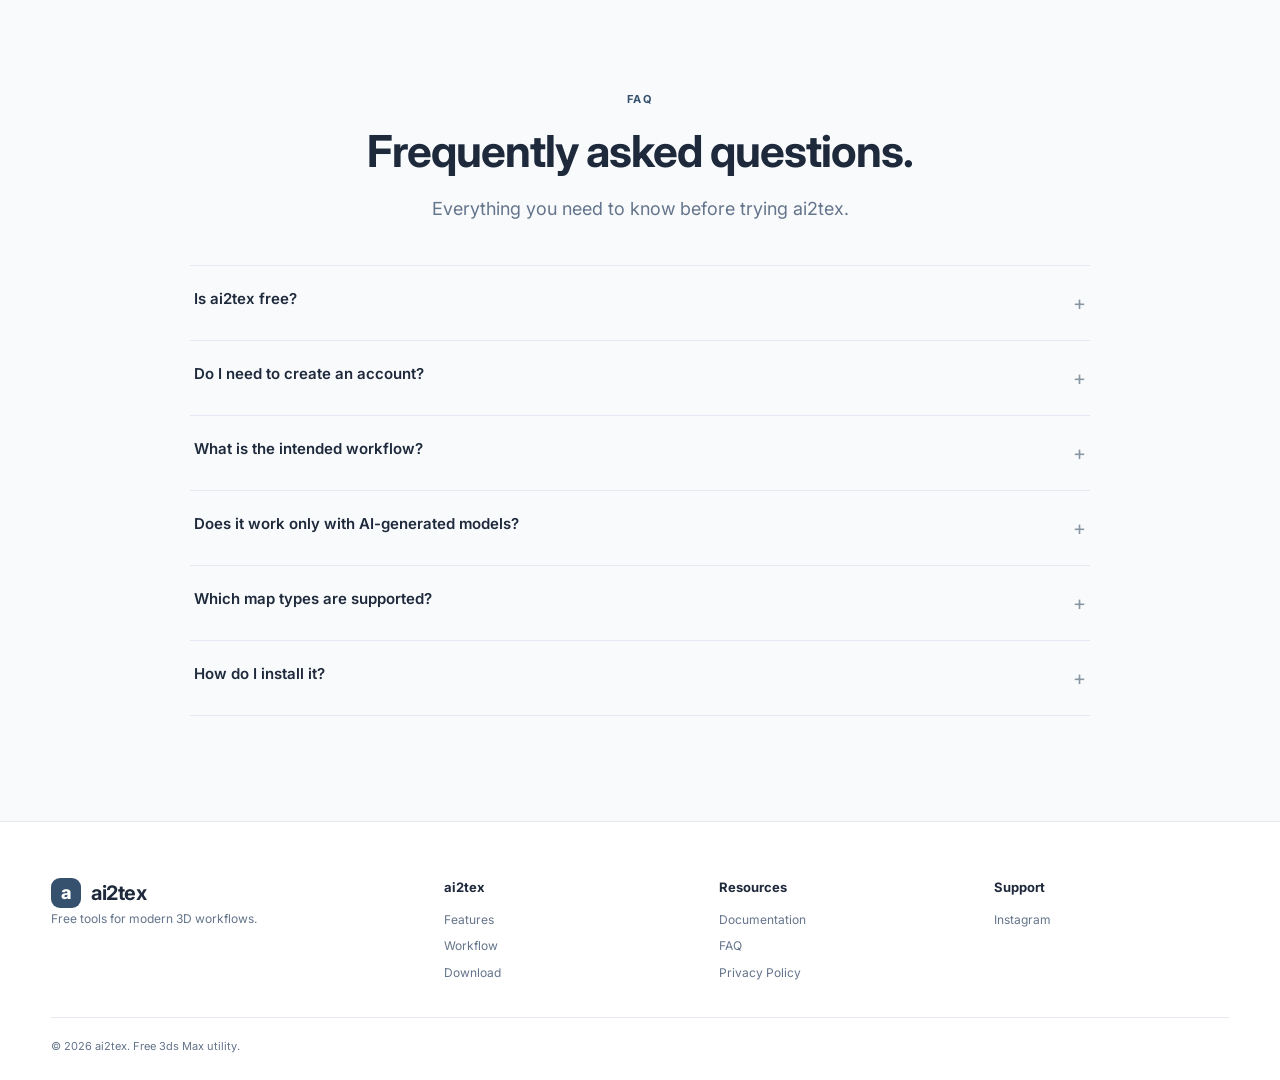
==== commit c0755dec: "Add files via upload" ====
--- a/ai2tex/index.html
+++ b/ai2tex/index.html
@@ -1,310 +1,43 @@
-<!doctype html>
+<!DOCTYPE html>
 <html lang="en">
 <head>
-  <meta charset="utf-8">
-  <meta name="viewport" content="width=device-width, initial-scale=1">
-  <meta name="description" content="ai2tex is a free 3ds Max tool for baking AI-generated model textures onto retopologized meshes.">
-  <meta name="theme-color" content="#0b0d12">
-  <title>ai2tex — AI 3D Texture Transfer Tool</title>
-  <link rel="icon" href="assets/logo.svg" type="image/svg+xml">
-  <link rel="stylesheet" href="styles.css">
+<meta charset="UTF-8"><meta name="viewport" content="width=device-width, initial-scale=1.0">
+<title>ai2tex — Texture Transfer for 3ds Max</title>
+<meta name="description" content="ai2tex is a free 3ds Max utility for transferring texture information from AI-generated high-density models to optimized meshes.">
+<meta name="theme-color" content="#35516D">
+<link rel="preconnect" href="https://fonts.googleapis.com"><link rel="preconnect" href="https://fonts.gstatic.com" crossorigin>
+<link href="https://fonts.googleapis.com/css2?family=Inter:wght@300;400;500;600;700;800&display=swap" rel="stylesheet">
+<link rel="stylesheet" href="style.css">
 </head>
 <body>
-  <header class="site-header">
-    <div class="container nav">
-      <a class="brand" href="#" aria-label="ai2tex home">
-        <img src="assets/logo.svg" alt="" class="brand-mark">
-        <span>ai<span class="brand-two">2</span>tex</span>
-      </a>
-      <nav class="nav-links" aria-label="Primary navigation">
-        <a href="#how-it-works">How it works</a>
-        <a href="#features">Features</a>
-        <a href="#download">Download</a>
-        <a href="#faq">FAQ</a>
-      </nav>
-      <a class="nav-cta" href="#download">Download free</a>
-      <button class="menu-toggle" aria-label="Open menu" aria-expanded="false">☰</button>
-    </div>
-  </header>
-
-  <main>
-    <section class="hero">
-      <div class="container hero-grid">
-        <div class="hero-copy">
-          <div class="eyebrow"><span class="dot"></span> Free 3ds Max tool</div>
-          <h1>Keep your AI model's texture after retopology.</h1>
-          <p class="hero-lead">
-            ai2tex bakes the original Base Color onto your optimized mesh and its new UV layout — directly inside 3ds Max.
-          </p>
-          <div class="hero-actions">
-            <a class="button button-primary" href="#download">Download free <span>↓</span></a>
-            <a class="button button-ghost" href="#how-it-works">See how it works <span>↓</span></a>
-          </div>
-          <div class="hero-meta">
-            <span>Free</span>
-            <span>3ds Max 2025+</span>
-            <span>Windows</span>
-          </div>
-        </div>
-
-        <div class="hero-visual" aria-label="AI model to optimized mesh workflow illustration">
-          <div class="visual-glow"></div>
-          <div class="model-card source-card">
-            <div class="card-label">SOURCE</div>
-            <div class="mesh-art dense-mesh">
-              <div class="mesh-sphere"></div>
-              <div class="mesh-lines"></div>
-            </div>
-            <strong>AI-generated model</strong>
-            <small>Dense geometry · original texture</small>
-          </div>
-          <div class="flow-arrow">→</div>
-          <div class="model-card target-card">
-            <div class="card-label">TARGET</div>
-            <div class="mesh-art clean-mesh">
-              <div class="mesh-sphere"></div>
-              <div class="mesh-lines"></div>
-            </div>
-            <strong>Optimized mesh</strong>
-            <small>New UV · baked Base Color</small>
-          </div>
-          <div class="bake-pill"><span>✦</span> BAKE WITH AI2TEX</div>
-        </div>
-      </div>
-    </section>
-
-    <section class="problem section">
-      <div class="container narrow">
-        <div class="section-kicker">THE PROBLEM</div>
-        <h2>AI models look great. Their UVs often don't.</h2>
-        <p>
-          AI-generated models can arrive with dense geometry and awkward UV layouts. After retopology and a new UV unwrap, the original texture no longer matches the optimized mesh.
-        </p>
-        <div class="problem-flow">
-          <div class="flow-step"><b>AI model</b><span>Dense geometry</span></div>
-          <div class="flow-symbol">→</div>
-          <div class="flow-step"><b>Retopology</b><span>Clean mesh</span></div>
-          <div class="flow-symbol">→</div>
-          <div class="flow-step warning"><b>New UV</b><span>Original texture doesn't fit</span></div>
-        </div>
-      </div>
-    </section>
-
-    <section class="solution section">
-      <div class="container">
-        <div class="section-kicker">THE SOLUTION</div>
-        <div class="two-col">
-          <div>
-            <h2>Transfer the look. Keep the optimized mesh.</h2>
-            <p>
-              ai2tex automates the texture-baking step between your original model and the retopologized target. Pick the Source, pick the Target, press Bake.
-            </p>
-            <div class="check-list">
-              <div><span>✓</span> Uses the Target's existing UV layout</div>
-              <div><span>✓</span> Bakes Diffuse / Base Color</div>
-              <div><span>✓</span> Creates a new texture for the optimized mesh</div>
-              <div><span>✓</span> Works with the standard 3ds Max baking workflow</div>
-            </div>
-          </div>
-          <div class="workflow-preview">
-            <div class="preview-head">
-              <span>ai2tex</span>
-              <span class="status">Ready</span>
-            </div>
-            <div class="preview-row"><span>Source</span><b>AI_Model</b></div>
-            <div class="preview-row"><span>Target</span><b>Retopo_Model</b></div>
-            <div class="preview-row"><span>UV Channel</span><b>1</b></div>
-            <div class="preview-row"><span>Map Size</span><b>2048 × 2048</b></div>
-            <div class="preview-row"><span>Format</span><b>PNG</b></div>
-            <div class="preview-button">BAKE</div>
-          </div>
-        </div>
-      </div>
-    </section>
-
-    <section id="how-it-works" class="workflow section section-dark">
-      <div class="container">
-        <div class="section-kicker">WORKFLOW</div>
-        <h2>From AI model to optimized asset in four steps.</h2>
-        <p class="section-intro">A simple workflow designed to stay inside 3ds Max.</p>
-        <div class="steps">
-          <article class="step">
-            <span class="step-number">01</span>
-            <h3>Retopologize</h3>
-            <p>Create a clean, optimized mesh using your preferred retopology workflow.</p>
-          </article>
-          <article class="step">
-            <span class="step-number">02</span>
-            <h3>Unwrap</h3>
-            <p>Create a new UV layout for the optimized target model.</p>
-          </article>
-          <article class="step">
-            <span class="step-number">03</span>
-            <h3>Pick Source & Target</h3>
-            <p>Select the original textured model and the optimized target in ai2tex.</p>
-          </article>
-          <article class="step">
-            <span class="step-number">04</span>
-            <h3>Bake</h3>
-            <p>Press Bake and get a new texture ready for the target's UV layout.</p>
-          </article>
-        </div>
-      </div>
-    </section>
-
-    <section id="features" class="features section">
-      <div class="container">
-        <div class="section-kicker">WHAT IT DOES</div>
-        <h2>Focused on the part of the workflow that takes time.</h2>
-        <div class="feature-grid">
-          <article class="feature-card"><span class="feature-icon">◈</span><h3>Diffuse / Base Color</h3><p>Transfer the visible color information from the source model to the optimized target.</p></article>
-          <article class="feature-card"><span class="feature-icon">⌁</span><h3>Automatic baking setup</h3><p>Projection, Render To Texture and temporary scene changes are handled for you.</p></article>
-          <article class="feature-card"><span class="feature-icon">◫</span><h3>Flexible output</h3><p>Choose map size and PNG, JPG or TGA output for the baked texture.</p></article>
-          <article class="feature-card"><span class="feature-icon">✓</span><h3>Safe workflow</h3><p>Temporary changes are restored after baking, and generated files are not overwritten.</p></article>
-        </div>
-      </div>
-    </section>
-
-    <section class="transfer section">
-      <div class="container two-col transfer-grid">
-        <div>
-          <div class="section-kicker">TRANSFER SCOPE</div>
-          <h2>What does ai2tex transfer?</h2>
-          <p>ai2tex currently focuses on the texture information that matters most for this workflow: Diffuse / Base Color.</p>
-          <div class="supported">
-            <div><span>✓</span> Physical Material Base Color + map</div>
-            <div><span>✓</span> Standard Material Diffuse + map</div>
-            <div><span>✓</span> Multi/Sub-Object materials</div>
-            <div><span>✓</span> Existing Target UV layout</div>
-          </div>
-        </div>
-        <div class="not-supported">
-          <span class="mini-label">NOT YET SUPPORTED</span>
-          <div class="tag-list">
-            <span>Normal</span><span>Roughness</span><span>Metallic</span><span>Opacity</span><span>Emission</span><span>AO</span>
-          </div>
-          <p>More map types may be added in future versions.</p>
-        </div>
-      </div>
-    </section>
-
-    <section class="result section section-dark">
-      <div class="container">
-        <div class="section-kicker">THE RESULT</div>
-        <h2>From heavy AI mesh to a usable asset.</h2>
-        <p class="section-intro">Replace this visual with your real Before / After render when ready.</p>
-        <div class="before-after">
-          <div class="ba-panel before">
-            <div class="ba-label">BEFORE</div>
-            <div class="placeholder-object"><div class="placeholder-grid"></div></div>
-            <strong>AI-generated model</strong>
-            <span>Dense geometry · original UV</span>
-          </div>
-          <div class="ba-center">→</div>
-          <div class="ba-panel after">
-            <div class="ba-label">AFTER</div>
-            <div class="placeholder-object clean"><div class="placeholder-grid"></div></div>
-            <strong>Retopologized model</strong>
-            <span>New UV · baked Base Color</span>
-          </div>
-        </div>
-      </div>
-    </section>
-
-    <section id="download" class="download section">
-      <div class="container download-box">
-        <div class="section-kicker">FREE DOWNLOAD</div>
-        <h2>Ready to try ai2tex?</h2>
-        <p>Download the latest version and transfer your first AI model texture in 3ds Max.</p>
-        <a class="button button-primary large" href="downloads/ai2tex.zip">Download ai2tex <span>↓</span></a>
-        <div class="download-note">No account required. No email required.</div>
-        <div class="requirements"><span>3ds Max 2025+</span><span>Windows</span><span>Free to use</span></div>
-      </div>
-    </section>
-
-    <section class="updates section">
-      <div class="container two-col updates-grid">
-        <div>
-          <div class="section-kicker">OPTIONAL</div>
-          <h2>Want to know about new tools?</h2>
-          <p>Leave your email if you'd like to hear when we release another useful tool or a major new product.</p>
-        </div>
-        <div class="email-card">
-          <!-- Replace this placeholder form with the Brevo form when your account is ready. -->
-          <form id="updates-form" novalidate>
-            <label for="email">Email address</label>
-            <div class="email-row">
-              <input id="email" name="email" type="email" autocomplete="email" placeholder="you@example.com" required>
-              <button type="submit" class="button button-primary">Notify me</button>
-            </div>
-            <label class="consent">
-              <input type="checkbox" id="consent" name="consent">
-              <span>Notify me about new tools and products.</span>
-            </label>
-            <p class="form-note">No regular newsletters. We'll only contact you when we release something new. <a href="privacy.html">Privacy Policy</a></p>
-            <div id="form-message" class="form-message" role="status"></div>
-          </form>
-        </div>
-      </div>
-    </section>
-
-    <section class="support section">
-      <div class="container support-box">
-        <div>
-          <div class="section-kicker">SUPPORT FREE TOOLS</div>
-          <h2>Enjoyed the tool?</h2>
-          <p>If ai2tex saves you time, the best way to support its development is simply to follow us on Instagram.</p>
-        </div>
-        <a class="button button-ghost" href="https://www.instagram.com/" target="_blank" rel="noopener">Follow on Instagram ↗</a>
-      </div>
-    </section>
-
-    <section class="docs section">
-      <div class="container docs-box">
-        <div>
-          <div class="section-kicker">DOCUMENTATION</div>
-          <h2>Need help getting started?</h2>
-          <p>Installation, usage, parameters, troubleshooting and known limitations.</p>
-        </div>
-        <a class="button button-ghost" href="documentation.html">Installation & Documentation →</a>
-      </div>
-    </section>
-
-    <section id="faq" class="faq section">
-      <div class="container narrow">
-        <div class="section-kicker">FAQ</div>
-        <h2>Questions? We've got answers.</h2>
-        <div class="faq-list">
-          <details><summary>Which 3ds Max versions are supported?</summary><p>ai2tex is tested and supported on 3ds Max 2025 or newer.</p></details>
-          <details><summary>Is ai2tex really free?</summary><p>Yes. The tool is free to download and use. An email address is not required.</p></details>
-          <details><summary>Do I need to provide an email to download it?</summary><p>No. Email signup is completely optional.</p></details>
-          <details><summary>What does it transfer?</summary><p>Currently, ai2tex bakes Diffuse / Base Color. Normal, Roughness, Metallic, Opacity, Emission and AO are not currently transferred.</p></details>
-          <details><summary>Does it work with Corona?</summary><p>The script can be used in workflows with Corona and other renderers, but it temporarily switches to the Default Scanline Renderer during baking and restores the previous renderer afterward.</p></details>
-          <details><summary>Can I use it with non-AI models?</summary><p>Yes. The workflow is not limited to AI-generated assets. It can transfer texture information between compatible source and target meshes.</p></details>
-          <details><summary>Can I bake multiple models at once?</summary><p>Not currently. One Source and one Target are processed at a time.</p></details>
-        </div>
-      </div>
-    </section>
-  </main>
-
-  <footer class="site-footer">
-    <div class="container footer-grid">
-      <div>
-        <a class="brand footer-brand" href="#"><img src="assets/logo.svg" alt="" class="brand-mark"><span>ai<span class="brand-two">2</span>tex</span></a>
-        <p>Free tools for modern 3D workflows.</p>
-      </div>
-      <div class="footer-links">
-        <a href="#how-it-works">How it works</a>
-        <a href="#features">Features</a>
-        <a href="#download">Download</a>
-        <a href="#faq">FAQ</a>
-        <a href="privacy.html">Privacy</a>
-        <a href="https://www.instagram.com/" target="_blank" rel="noopener">Instagram</a>
-      </div>
-      <div class="copyright">© 2026 ai2tex. Free 3ds Max tool.</div>
-    </div>
-  </footer>
-
-  <script src="script.js"></script>
-</body>
-</html>
+<header class="site-header"><div class="container nav">
+<a class="logo" href="#"><span class="logo-mark">a</span><span>ai2tex</span></a>
+<nav class="navigation"><a href="#features">Features</a><a href="#workflow">Workflow</a><a href="#faq">FAQ</a><a href="documentation.html">Documentation</a></nav>
+<div class="header-actions"><a class="button primary large" href="#download">Download Free</a></div>
+</div></header>
+<main>
+<section class="hero"><div class="container hero-grid"><div class="hero-left">
+<div class="badge">FREE 3DS MAX UTILITY</div>
+<h1>Transfer AI model textures<br>to <span>optimized meshes.</span></h1>
+<p>ai2tex helps transfer texture information from a dense AI-generated 3D model to its retopologized version — directly inside 3ds Max.</p>
+<div class="hero-buttons"><a class="button primary large" href="#download">Download Free</a><a class="button outline large" href="#workflow">See How It Works</a></div>
+<div class="hero-benefits"><div>✓ Free to use</div><div>✓ 3ds Max</div><div>✓ Windows</div><div>✓ No account required</div></div>
+</div><div class="hero-right"><div class="transfer-card">
+<div class="model-panel"><div class="panel-label">AI SOURCE</div><div class="model dense-model"></div><strong>Dense AI model</strong><small>Original texture · high geometry</small></div>
+<div class="transfer-arrow">→</div>
+<div class="model-panel"><div class="panel-label">OPTIMIZED TARGET</div><div class="model clean-model"></div><strong>Retopologized mesh</strong><small>New UV · transferred texture</small></div>
+<div class="transfer-badge">✦ TEXTURE TRANSFER</div>
+</div></div></div></section>
+<section class="compatibility"><div class="container"><p>Designed for <strong>AI-generated → retopologized</strong> 3D workflows in 3ds Max</p></div></section>
+<section id="features" class="features"><div class="container"><div class="section-header"><span class="section-tag">WHY AI2TEX</span><h2>Keep the optimized mesh.<br>Keep the original look.</h2><p>Retopology gives AI-generated assets a cleaner, lighter mesh. ai2tex handles the texture-transfer step that comes next.</p></div>
+<div class="features-grid"><article class="feature-card"><div class="feature-icon">⚡</div><h3>Texture Transfer</h3><p>Transfer texture information from the original high-density source to the optimized target.</p></article><article class="feature-card"><div class="feature-icon">◈</div><h3>AI Model Workflow</h3><p>Designed around the practical workflow of AI-generated models and retopology.</p></article><article class="feature-card"><div class="feature-icon">⌁</div><h3>Target UV Layout</h3><p>Use the optimized model's existing UV layout for the resulting texture.</p></article><article class="feature-card"><div class="feature-icon">▣</div><h3>Works in 3ds Max</h3><p>Run the utility directly inside 3ds Max without sending the asset to another application.</p></article><article class="feature-card"><div class="feature-icon">✓</div><h3>Simple Workflow</h3><p>Prepare the source and target, run ai2tex, transfer the texture and continue working.</p></article><article class="feature-card"><div class="feature-icon">∞</div><h3>Free Tool</h3><p>No account is required to download the current version and try it in your own projects.</p></article></div></div></section>
+<section id="workflow" class="workflow"><div class="container"><div class="section-header"><span class="section-tag">WORKFLOW</span><h2>From AI model to optimized asset<br>in four simple steps.</h2><p>Use your normal retopology and UV workflow. ai2tex takes care of the texture-transfer stage.</p></div>
+<div class="timeline"><div class="step"><div class="step-number">1</div><h3>Import the AI model</h3><p>Bring the original textured, high-density model into 3ds Max.</p></div><div class="step-line"></div><div class="step"><div class="step-number">2</div><h3>Retopologize</h3><p>Create a clean optimized mesh using your preferred method, such as Quad Remesher.</p></div><div class="step-line"></div><div class="step"><div class="step-number">3</div><h3>Prepare the target</h3><p>Create or confirm the UV layout on the optimized mesh.</p></div><div class="step-line"></div><div class="step"><div class="step-number">4</div><h3>Transfer</h3><p>Run ai2tex and create the texture for the optimized model.</p></div></div></div></section>
+<section class="showcase"><div class="container two-col"><div><span class="section-tag">THE RESULT</span><h2>A lighter asset without rebuilding the texture from scratch.</h2><p>AI-generated models can be extremely dense and inconvenient for archviz, animation, real-time projects and large scenes. Retopology solves the geometry problem; ai2tex helps preserve the visual appearance.</p><ul><li>AI-generated high-density source</li><li>Retopologized / optimized target</li><li>Existing target UV layout</li><li>Transferred texture for continued work</li></ul></div><div class="result-card"><div class="result-image"><div class="result-source"></div><div class="result-target"></div><div class="result-line">SOURCE → TARGET</div></div></div></div></section>
+<section class="scope"><div class="container"><div class="section-header"><span class="section-tag">CURRENT VERSION</span><h2>Focused on the texture information<br>you need most.</h2><p>The current release is intentionally simple. More map types can be added in future versions.</p></div><div class="scope-grid"><div class="scope-card"><span class="scope-check">✓</span><h3>Currently transferred</h3><p>Diffuse / Base Color texture information.</p></div><div class="scope-card muted"><span class="scope-x">—</span><h3>Not currently transferred</h3><p>Normal, Roughness, Metallic, Opacity, Emission and AO maps.</p></div></div></div></section>
+<section id="download" class="download"><div class="container"><div class="download-card"><span class="section-tag">FREE DOWNLOAD</span><h2>Try ai2tex in your next 3D workflow.</h2><p>Download the current version directly. No account and no email required.</p><a class="button primary large" href="downloads/ai2tex.zip">Download ai2tex</a><div class="download-note">Free · 3ds Max · Windows</div></div></div></section>
+<section class="updates"><div class="container two-col"><div><span class="section-tag">OPTIONAL EMAIL UPDATES</span><h2>Want to know when new tools are released?</h2><p>Leave your email only if you want an occasional notification about new tools or major products. No regular newsletter.</p></div><div class="email-card"><form id="updates-form"><label for="email">Email address</label><div class="email-row"><input id="email" type="email" placeholder="you@example.com" required><button class="button primary">Notify me</button></div><label class="consent"><input id="consent" type="checkbox"> <span>Notify me about new tools and products.</span></label><p class="fine">Email signup is optional. You can unsubscribe at any time.</p><div id="form-message"></div></form></div></div></section>
+<section id="faq" class="faq"><div class="container narrow"><div class="section-header"><span class="section-tag">FAQ</span><h2>Frequently asked questions.</h2><p>Everything you need to know before trying ai2tex.</p></div><div class="faq-list"><details><summary>Is ai2tex free?</summary><p>Yes. The current tool is free to download and use. An email address is not required.</p></details><details><summary>Do I need to create an account?</summary><p>No. You can download the tool directly from this page.</p></details><details><summary>What is the intended workflow?</summary><p>Start with a textured AI-generated model, create an optimized or retopologized version, prepare its UV layout and then use ai2tex to transfer the texture information.</p></details><details><summary>Does it work only with AI-generated models?</summary><p>No. The same source-to-target workflow can be useful for other compatible meshes. AI-generated models are the primary use case.</p></details><details><summary>Which map types are supported?</summary><p>The current release focuses on Diffuse / Base Color. Other map types are not currently transferred.</p></details><details><summary>How do I install it?</summary><p>See the Documentation page for the exact installation and usage instructions for the current release.</p></details></div></div></section>
+</main>
+<footer class="footer"><div class="container footer-grid"><div><a class="logo" href="#"><span class="logo-mark">a</span><span>ai2tex</span></a><p>Free tools for modern 3D workflows.</p></div><div><h4>ai2tex</h4><ul><li><a href="#features">Features</a></li><li><a href="#workflow">Workflow</a></li><li><a href="#download">Download</a></li></ul></div><div><h4>Resources</h4><ul><li><a href="documentation.html">Documentation</a></li><li><a href="#faq">FAQ</a></li><li><a href="privacy.html">Privacy Policy</a></li></ul></div><div><h4>Support</h4><ul><li><a href="https://www.instagram.com/alexander_brikulskiy/" target="_blank">Instagram</a></li></ul></div></div><div class="container footer-bottom"><p>© 2026 ai2tex. Free 3ds Max utility.</p></div></footer>
+<script src="script.js"></script></body></html>
--- a/ai2tex/style.css
+++ b/ai2tex/style.css
@@ -0,0 +1 @@
+*,*::before,*::after{box-sizing:border-box;margin:0;padding:0}:root{--primary:#35516D;--primary-hover:#446782;--background:#F8FAFC;--surface:#FFF;--border:#E5EAF2;--text:#1E293B;--text-light:#64748B;--success:#2FA36B;--radius:18px;--shadow-small:0 4px 12px rgba(15,23,42,.05);--shadow-medium:0 15px 40px rgba(15,23,42,.08);--shadow-large:0 35px 80px rgba(15,23,42,.12);--container:1240px}html{scroll-behavior:smooth}body{font-family:"Inter",sans-serif;background:var(--background);color:var(--text);line-height:1.6;overflow-x:hidden}a{color:inherit;text-decoration:none}.container{width:min(var(--container),92%);margin:auto}.narrow{max-width:900px}.site-header{position:fixed;width:100%;top:0;left:0;z-index:1000;backdrop-filter:blur(18px);background:rgba(255,255,255,.75);border-bottom:1px solid rgba(229,234,242,.7)}.nav{height:82px;display:flex;align-items:center;justify-content:space-between}.logo{display:flex;align-items:center;gap:10px;font-size:20px;font-weight:700;letter-spacing:-.5px}.logo-mark{width:30px;height:30px;border-radius:9px;background:var(--primary);color:#fff;display:flex;align-items:center;justify-content:center;font-weight:800;font-size:18px}.navigation{display:flex;gap:34px;margin-left:auto;margin-right:35px}.navigation a{font-size:14px;color:var(--text-light);transition:.2s}.navigation a:hover{color:var(--primary)}.button{display:inline-flex;align-items:center;justify-content:center;gap:10px;border-radius:14px;transition:.25s;font-weight:600;white-space:nowrap;min-width:170px;cursor:pointer;font-family:inherit}.button.large{padding:17px 30px}.button.primary{background:var(--primary);color:white;border:1px solid var(--primary)}.button.primary:hover{background:var(--primary-hover);transform:translateY(-2px);box-shadow:var(--shadow-medium)}.button.outline{border:1px solid var(--border);background:#fff;color:var(--text)}.button.outline:hover{transform:translateY(-2px);box-shadow:var(--shadow-small)}.hero{padding:160px 0 95px;background:#fff}.hero-grid{display:grid;grid-template-columns:1.02fr .98fr;gap:70px;align-items:center}.badge,.section-tag{display:inline-block;font-size:11px;font-weight:700;letter-spacing:.13em;color:var(--primary);margin-bottom:17px}.badge{padding:7px 12px;border:1px solid #dbe4ed;border-radius:999px;background:#f8fafc}.hero h1{font-size:64px;line-height:1.05;font-weight:800;letter-spacing:-2px;margin-bottom:25px}.hero h1 span{color:var(--primary)}p{color:var(--text-light);font-size:18px}.hero-left>p{max-width:650px}.hero-buttons{display:flex;gap:12px;margin:32px 0 25px;flex-wrap:wrap}.hero-benefits{display:flex;flex-wrap:wrap;gap:15px 24px}.hero-benefits div{font-size:12px;color:var(--text-light)}.transfer-card{position:relative;display:grid;grid-template-columns:1fr auto 1fr;gap:13px;align-items:center;background:#fff;border:1px solid var(--border);border-radius:22px;padding:25px;box-shadow:var(--shadow-large)}.model-panel{border:1px solid var(--border);border-radius:15px;padding:12px;background:#fbfcfd}.panel-label{font-size:9px;letter-spacing:.13em;font-weight:700;color:#8a96a5}.model{height:225px;margin:9px 0 12px;border-radius:10px;position:relative;overflow:hidden;background:radial-gradient(circle at 45% 35%,#dce2e7,#929ba5 30%,#4b5560 68%,#26313b)}.model:before{content:"";position:absolute;inset:42px 27px;border-radius:48%;background:radial-gradient(circle at 35% 30%,#f2f4f5,#aab2ba 30%,#555e67 68%,#303840);box-shadow:inset -22px -18px 30px rgba(0,0,0,.28)}.model:after{content:"";position:absolute;inset:40px 24px;border-radius:50%;background:repeating-linear-gradient(12deg,transparent 0 13px,rgba(255,255,255,.16) 14px 15px),repeating-linear-gradient(78deg,transparent 0 17px,rgba(255,255,255,.12) 18px 19px)}.clean-model:after{opacity:.18}.model-panel strong{display:block;font-size:12px}.model-panel small{font-size:10px;color:#87919d}.transfer-arrow{font-size:25px;color:#8a95a1}.transfer-badge{position:absolute;left:50%;transform:translateX(-50%);bottom:-14px;padding:7px 13px;border:1px solid #d9e2ea;background:#fff;border-radius:999px;color:var(--primary);font-size:9px;font-weight:700;letter-spacing:.08em;box-shadow:var(--shadow-small)}.compatibility{border-top:1px solid var(--border);border-bottom:1px solid var(--border);background:#fff;padding:20px 0;text-align:center}.compatibility p{font-size:13px}.compatibility strong{color:var(--primary)}section{padding:105px 0}.section-header{text-align:center;max-width:850px;margin:0 auto 42px}.section-header h2{font-size:44px;line-height:1.15;font-weight:700;letter-spacing:-1px;margin-bottom:18px}.section-header p{max-width:700px;margin:auto}.features{background:var(--background)}.features-grid{display:grid;grid-template-columns:repeat(3,1fr);gap:20px}.feature-card{background:#fff;border:1px solid var(--border);border-radius:18px;padding:28px;transition:.25s}.feature-card:hover{transform:translateY(-3px);box-shadow:var(--shadow-medium)}.feature-icon{font-size:23px;color:var(--primary);margin-bottom:18px}.feature-card h3{font-size:22px;font-weight:700;margin-bottom:8px}.feature-card p{font-size:15px}.workflow{background:#fff}.timeline{display:grid;grid-template-columns:1fr auto 1fr auto 1fr auto 1fr;align-items:start;gap:14px}.step{text-align:center}.step-number{width:40px;height:40px;border-radius:50%;background:var(--primary);color:#fff;display:flex;align-items:center;justify-content:center;font-weight:600;margin:0 auto 18px}.step h3{font-size:18px;font-weight:700;margin-bottom:7px}.step p{font-size:14px}.step-line{height:1px;background:#dfe5eb;margin-top:20px}.showcase{background:var(--background)}.two-col{display:grid;grid-template-columns:1fr 1fr;gap:80px;align-items:center}.showcase h2,.updates h2{font-size:44px;line-height:1.15;font-weight:700;letter-spacing:-1px;margin-bottom:18px}.showcase p,.updates p{font-size:17px}.showcase ul{list-style:none;margin-top:25px;display:grid;gap:10px}.showcase li{font-size:14px;color:var(--text-light)}.showcase li:before{content:'✓';color:var(--success);font-weight:800;margin-right:10px}.result-card{background:#fff;border:1px solid var(--border);border-radius:22px;padding:18px;box-shadow:var(--shadow-medium)}.result-image{height:410px;border-radius:14px;background:linear-gradient(135deg,#edf1f4,#d3dbe2);position:relative;overflow:hidden}.result-source,.result-target{position:absolute;width:150px;height:240px;top:82px;border-radius:48% 48% 42% 42%;background:radial-gradient(circle at 35% 28%,#f4f5f6,#a0a8b0 27%,#4b535b 65%,#2e343b);box-shadow:inset -22px -20px 30px rgba(0,0,0,.24)}.result-source{left:90px}.result-target{right:90px}.result-source:after,.result-target:after{content:"";position:absolute;inset:0;border-radius:inherit;background:repeating-linear-gradient(10deg,transparent 0 13px,rgba(255,255,255,.16) 14px 15px),repeating-linear-gradient(75deg,transparent 0 17px,rgba(255,255,255,.12) 18px 19px)}.result-target:after{opacity:.12}.result-line{position:absolute;bottom:20px;left:50%;transform:translateX(-50%);background:#fff;border:1px solid var(--border);border-radius:999px;padding:7px 13px;color:var(--primary);font-size:9px;font-weight:700;letter-spacing:.1em}.scope{background:#fff}.scope-grid{display:grid;grid-template-columns:1fr 1fr;gap:20px;max-width:900px;margin:auto}.scope-card{border:1px solid #cfe7db;border-radius:18px;padding:28px;background:#fbfffd}.scope-card.muted{border-color:var(--border);background:#fafbfc}.scope-check,.scope-x{font-size:22px;color:var(--success);font-weight:700}.scope-x{color:#9aa3ad}.scope-card h3{font-size:20px;margin:10px 0 5px}.scope-card p{font-size:14px}.download{background:var(--background);padding-top:80px}.download-card{max-width:800px;margin:auto;text-align:center;background:#fff;border:1px solid var(--border);border-radius:22px;padding:60px 30px;box-shadow:var(--shadow-medium)}.download-card h2{font-size:44px;line-height:1.15;letter-spacing:-1px;margin-bottom:15px}.download-card p{max-width:600px;margin:0 auto 28px}.download-note{font-size:11px;color:#8a95a1;margin-top:17px}.updates{background:#fff}.email-card{background:var(--background);border:1px solid var(--border);border-radius:18px;padding:28px}.email-card label:first-child{font-size:13px;font-weight:600;display:block;margin-bottom:8px}.email-row{display:flex;gap:10px}.email-row input{min-width:0;flex:1;border:1px solid var(--border);border-radius:12px;padding:15px;font:inherit;font-size:14px;background:#fff}.email-row .button{min-width:145px}.consent{display:flex;gap:9px;align-items:flex-start;margin-top:15px;font-size:12px;color:var(--text)}.consent input{margin-top:4px;accent-color:var(--primary)}.fine{font-size:11px!important;margin-top:10px}.faq{background:var(--background)}.faq-list{border-top:1px solid var(--border)}details{border-bottom:1px solid var(--border)}summary{cursor:pointer;list-style:none;padding:21px 4px;font-size:15px;font-weight:600;display:flex;justify-content:space-between;gap:20px}summary::-webkit-details-marker{display:none}summary:after{content:'+';font-size:20px;color:#8b96a3;font-weight:400}details[open] summary:after{content:'−'}details p{padding:0 45px 21px 4px;font-size:14px}.footer{background:#fff;border-top:1px solid var(--border);padding:55px 0 25px}.footer-grid{display:grid;grid-template-columns:1.5fr 1fr 1fr 1fr;gap:40px}.footer h4{font-size:13px;margin-bottom:12px}.footer ul{list-style:none;display:grid;gap:7px}.footer li,.footer p{font-size:12px;color:var(--text-light)}.footer-bottom{border-top:1px solid var(--border);margin-top:35px;padding-top:20px}.footer-bottom p{font-size:11px}@media(max-width:950px){.navigation{display:none}.hero-grid,.two-col{grid-template-columns:1fr}.hero-right{max-width:760px;width:100%;margin:auto}.features-grid{grid-template-columns:1fr 1fr}.timeline{grid-template-columns:1fr 1fr}.step-line{display:none}.footer-grid{grid-template-columns:1fr 1fr}}@media(max-width:600px){.nav{height:70px}.header-actions{display:none}.hero{padding:120px 0 70px}.hero h1{font-size:45px;letter-spacing:-1.5px}.hero-buttons{flex-direction:column}.button{width:100%}.transfer-card{grid-template-columns:1fr;gap:9px}.transfer-arrow{transform:rotate(90deg);justify-self:center}.transfer-badge{bottom:-13px}.model{height:190px}.section-header h2,.showcase h2,.updates h2,.download-card h2{font-size:34px}.features-grid,.scope-grid,.timeline{grid-template-columns:1fr}.two-col{gap:40px}.result-source{left:35px}.result-target{right:35px}.email-row{flex-direction:column}.footer-grid{grid-template-columns:1fr}.container{width:calc(100% - 32px)}}
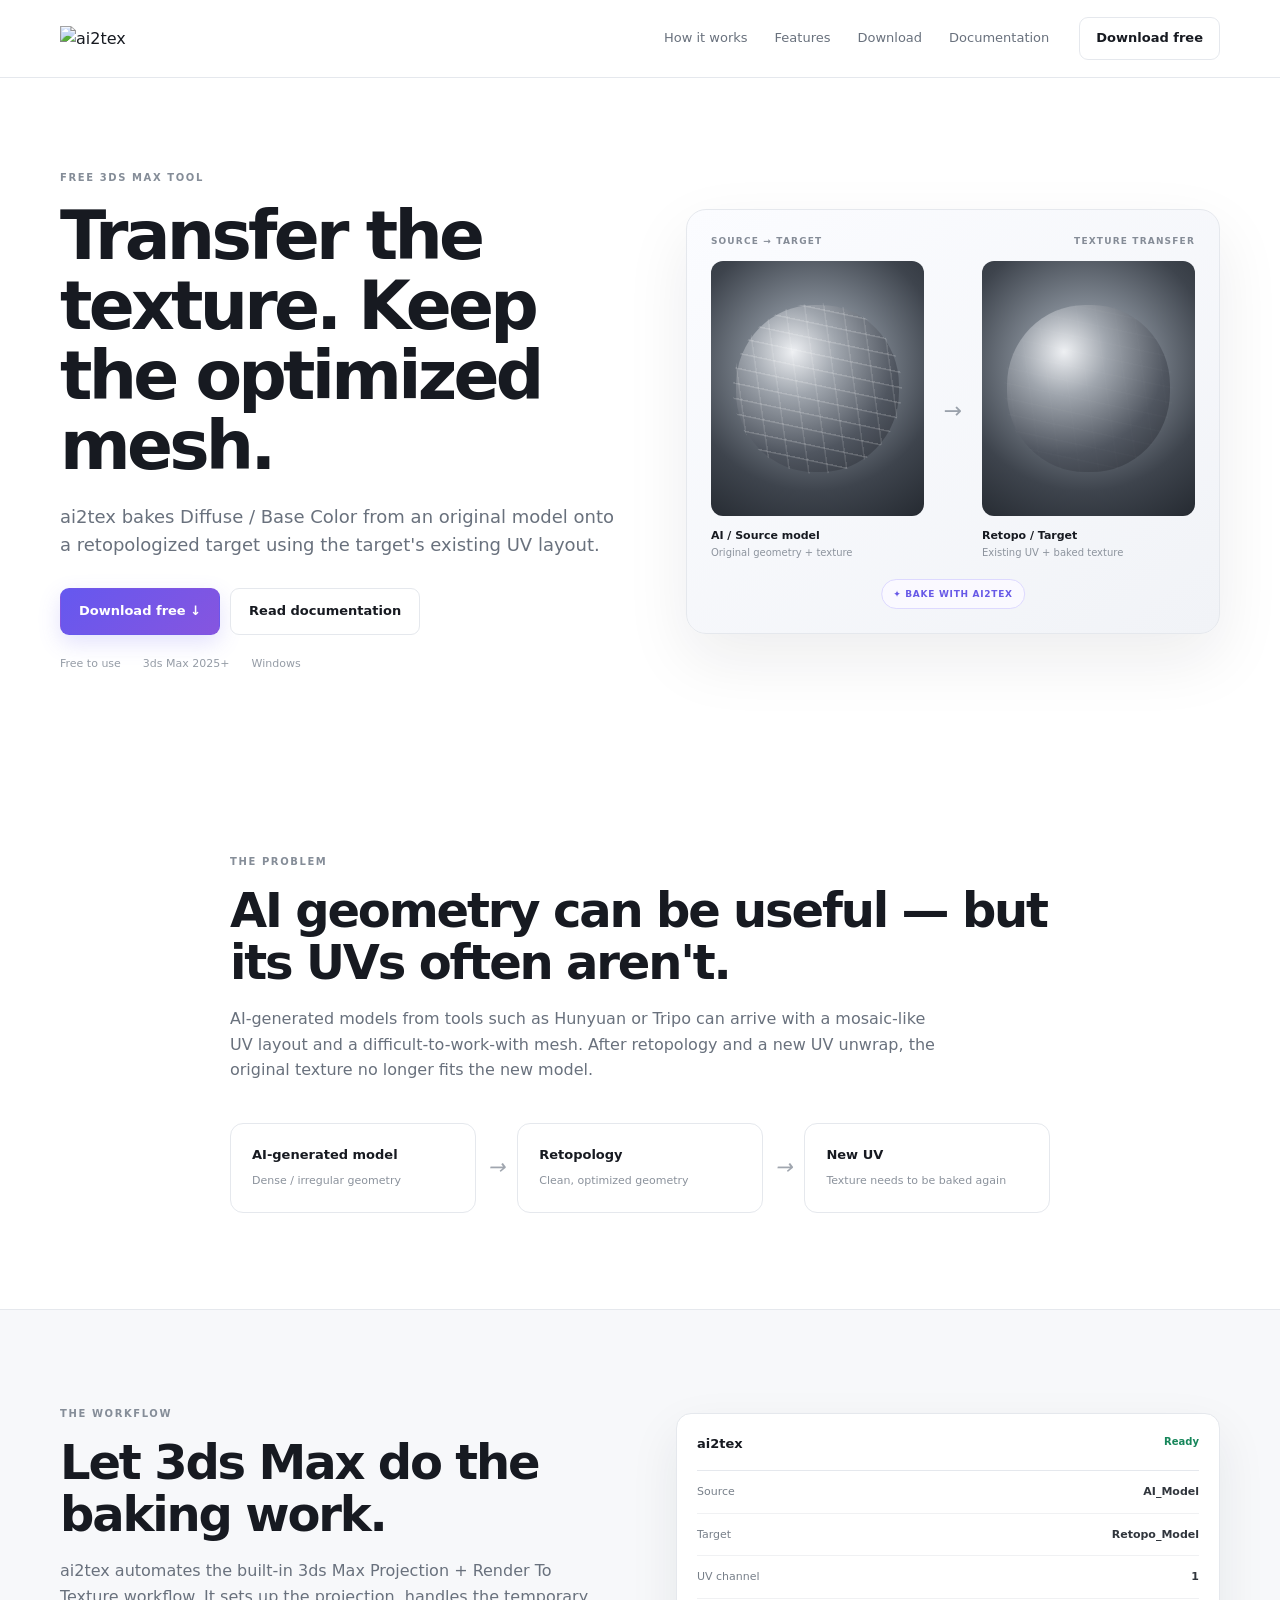
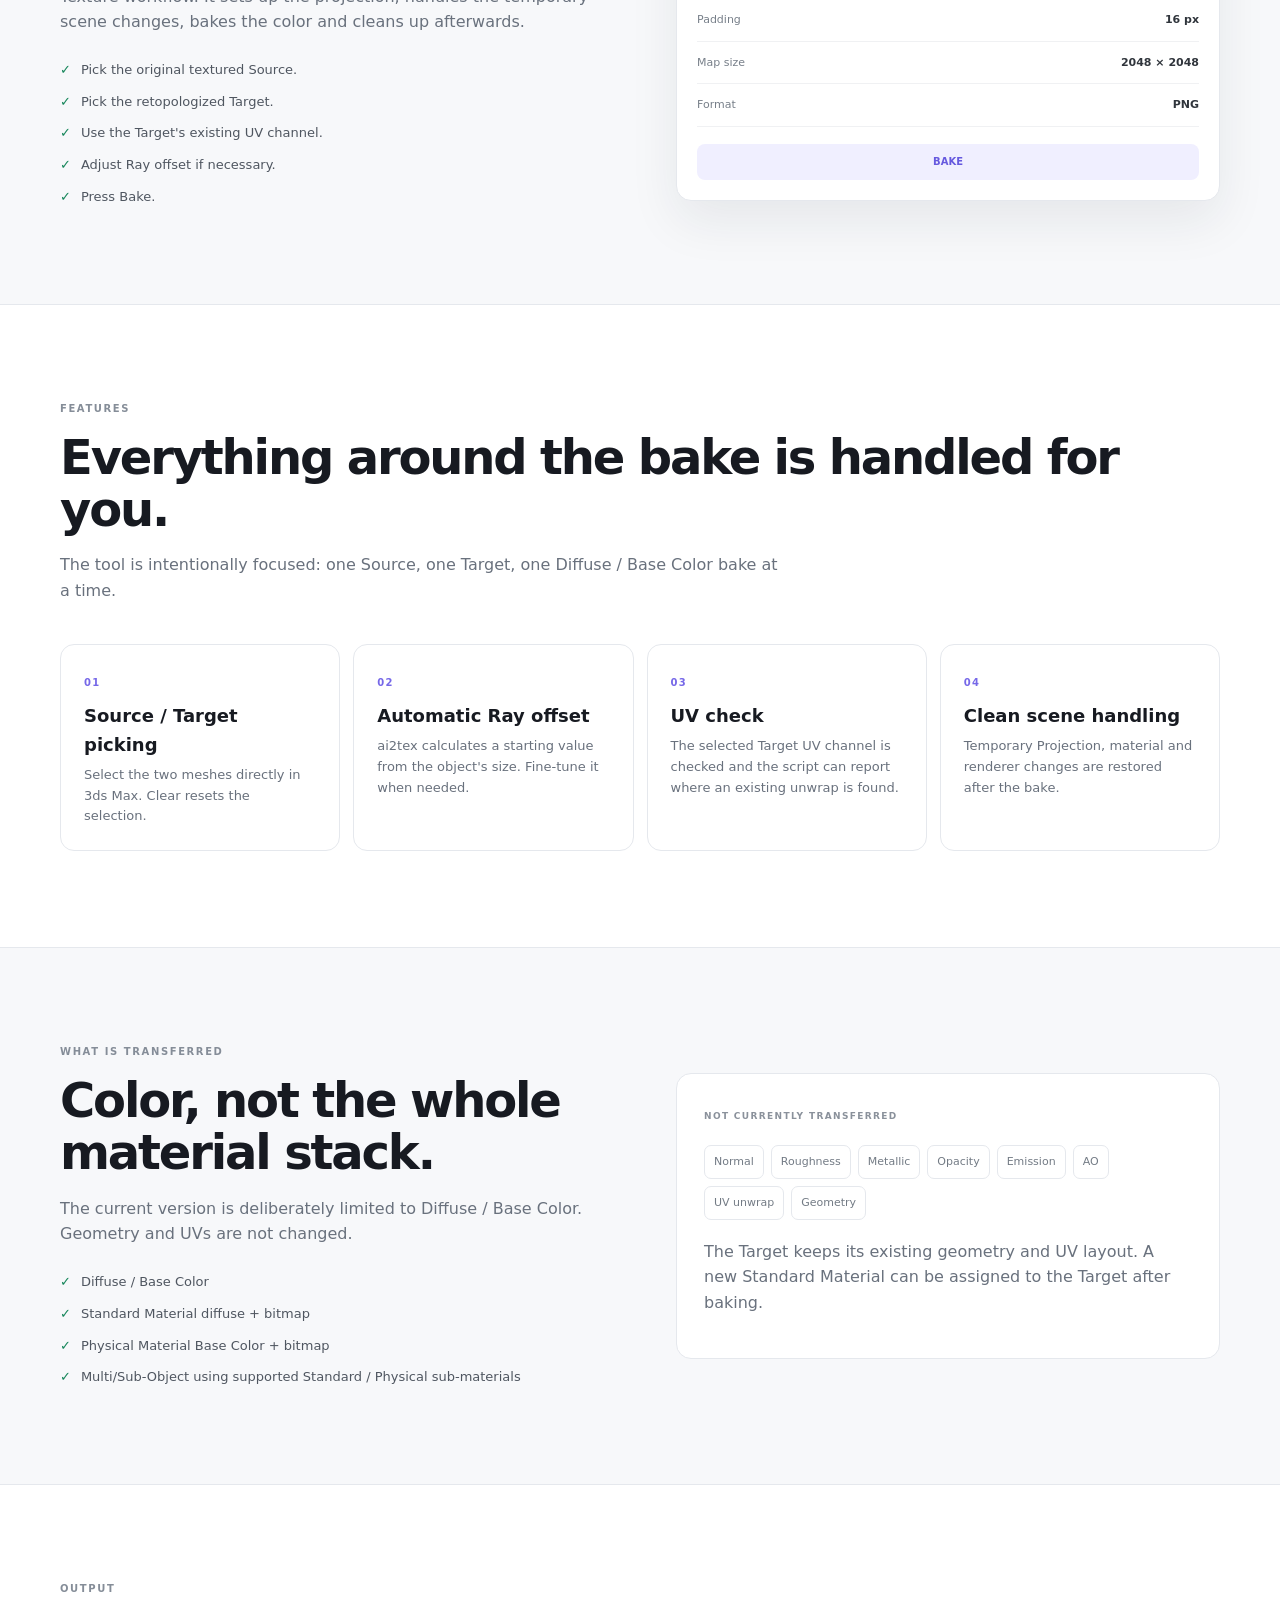
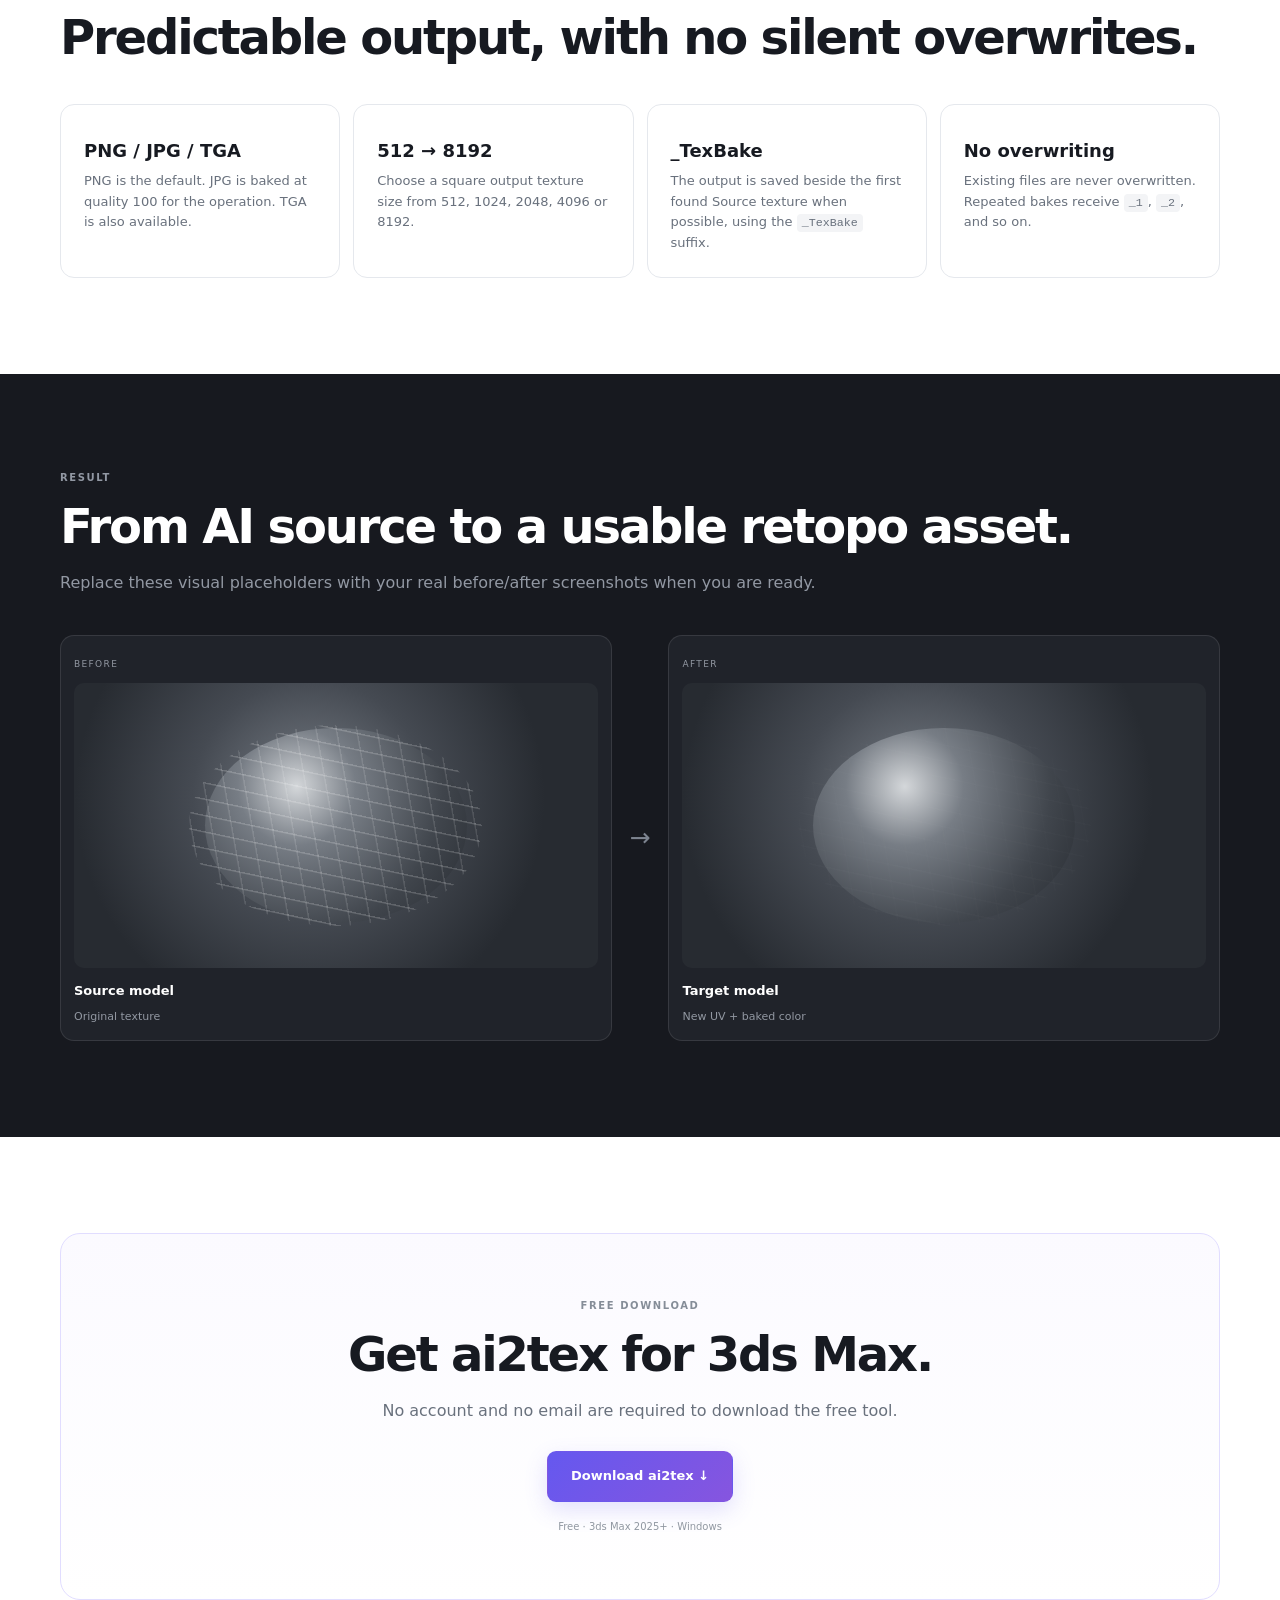
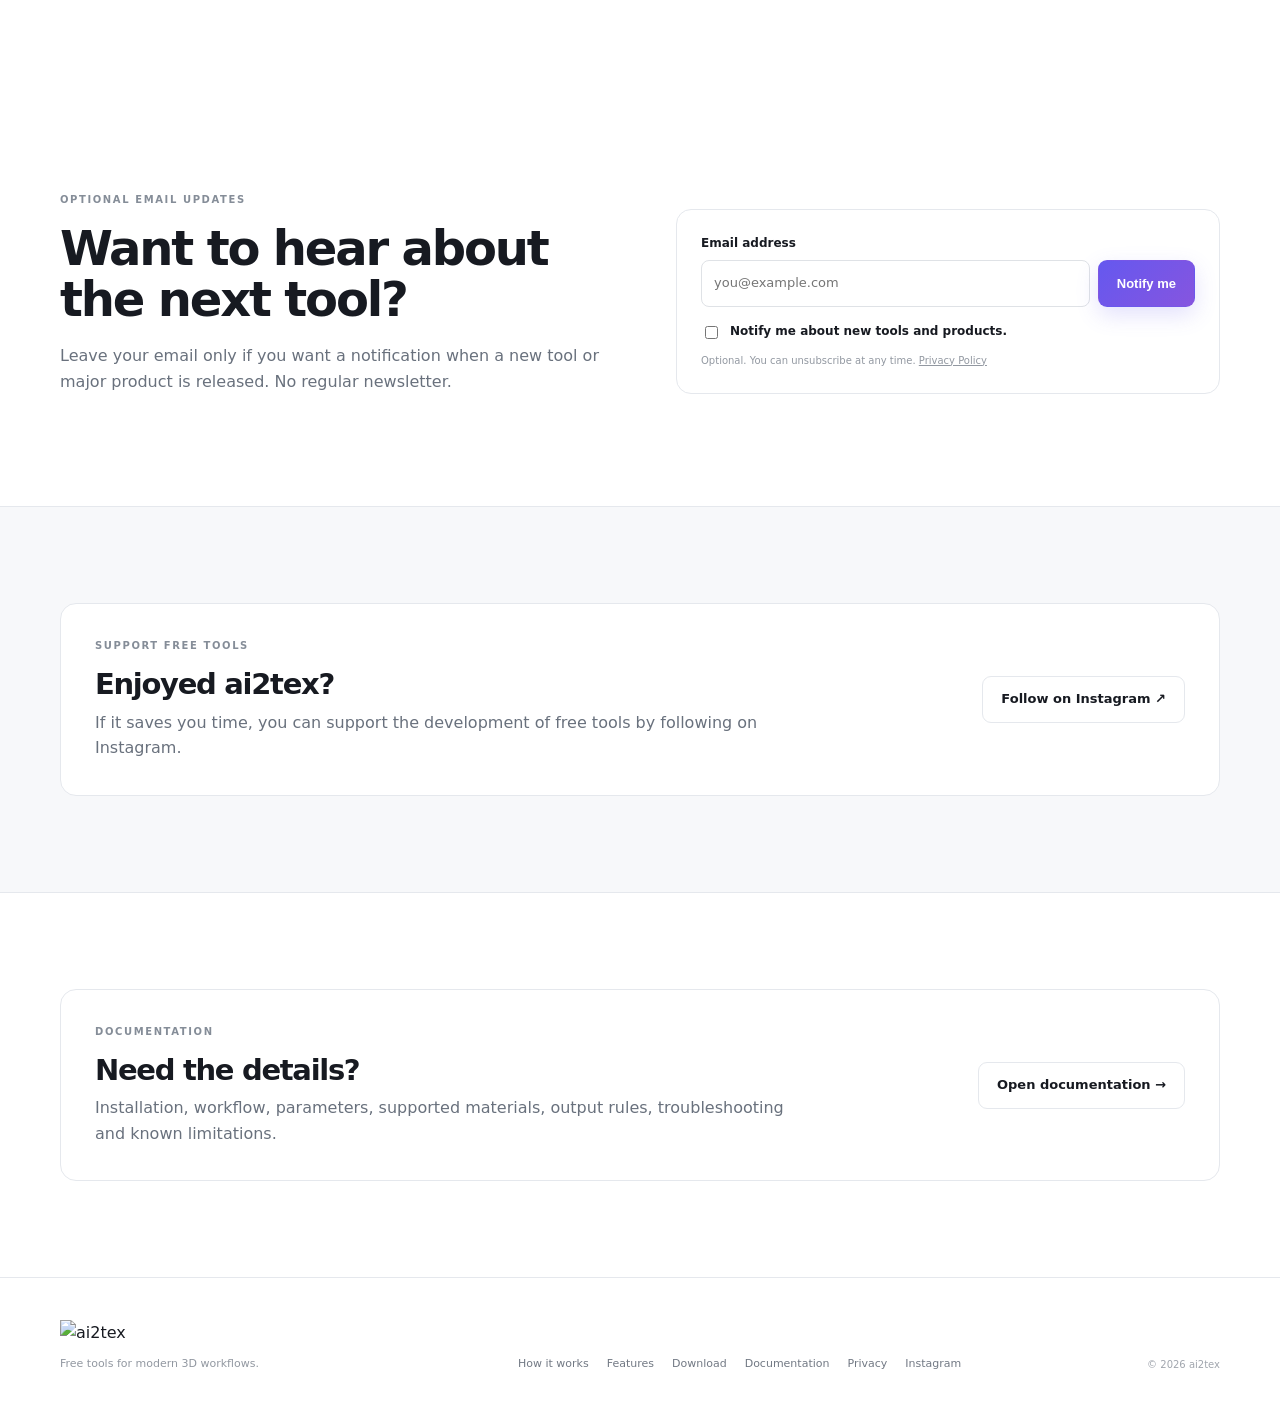
==== commit 5eb48a06: "Add files via upload" ====
--- a/ai2tex/index.html
+++ b/ai2tex/index.html
@@ -1,43 +1,42 @@
-<!DOCTYPE html>
+<!doctype html>
 <html lang="en">
 <head>
-<meta charset="UTF-8"><meta name="viewport" content="width=device-width, initial-scale=1.0">
-<title>ai2tex — Texture Transfer for 3ds Max</title>
-<meta name="description" content="ai2tex is a free 3ds Max utility for transferring texture information from AI-generated high-density models to optimized meshes.">
-<meta name="theme-color" content="#35516D">
-<link rel="preconnect" href="https://fonts.googleapis.com"><link rel="preconnect" href="https://fonts.gstatic.com" crossorigin>
-<link href="https://fonts.googleapis.com/css2?family=Inter:wght@300;400;500;600;700;800&display=swap" rel="stylesheet">
-<link rel="stylesheet" href="style.css">
+<meta charset="utf-8"><meta name="viewport" content="width=device-width,initial-scale=1">
+<meta name="description" content="ai2tex — free 3ds Max utility for baking Diffuse / Base Color from a source model onto a retopologized target mesh with its existing UV layout.">
+<title>ai2tex — AI 3D Texture Transfer Tool</title>
+<link rel="icon" href="assets/logo-light.svg" type="image/svg+xml"><link rel="stylesheet" href="style.css">
 </head>
 <body>
-<header class="site-header"><div class="container nav">
-<a class="logo" href="#"><span class="logo-mark">a</span><span>ai2tex</span></a>
-<nav class="navigation"><a href="#features">Features</a><a href="#workflow">Workflow</a><a href="#faq">FAQ</a><a href="documentation.html">Documentation</a></nav>
-<div class="header-actions"><a class="button primary large" href="#download">Download Free</a></div>
-</div></header>
+<header class="header"><div class="container nav"><a class="brand" href="index.html"><img src="assets/logo-light.svg" alt="ai2tex"></a><nav class="navlinks"><a href="#how">How it works</a><a href="#features">Features</a><a href="#download">Download</a><a href="documentation.html">Documentation</a></nav><a class="navbtn" href="#download">Download free</a></div></header>
 <main>
-<section class="hero"><div class="container hero-grid"><div class="hero-left">
-<div class="badge">FREE 3DS MAX UTILITY</div>
-<h1>Transfer AI model textures<br>to <span>optimized meshes.</span></h1>
-<p>ai2tex helps transfer texture information from a dense AI-generated 3D model to its retopologized version — directly inside 3ds Max.</p>
-<div class="hero-buttons"><a class="button primary large" href="#download">Download Free</a><a class="button outline large" href="#workflow">See How It Works</a></div>
-<div class="hero-benefits"><div>✓ Free to use</div><div>✓ 3ds Max</div><div>✓ Windows</div><div>✓ No account required</div></div>
-</div><div class="hero-right"><div class="transfer-card">
-<div class="model-panel"><div class="panel-label">AI SOURCE</div><div class="model dense-model"></div><strong>Dense AI model</strong><small>Original texture · high geometry</small></div>
-<div class="transfer-arrow">→</div>
-<div class="model-panel"><div class="panel-label">OPTIMIZED TARGET</div><div class="model clean-model"></div><strong>Retopologized mesh</strong><small>New UV · transferred texture</small></div>
-<div class="transfer-badge">✦ TEXTURE TRANSFER</div>
-</div></div></div></section>
-<section class="compatibility"><div class="container"><p>Designed for <strong>AI-generated → retopologized</strong> 3D workflows in 3ds Max</p></div></section>
-<section id="features" class="features"><div class="container"><div class="section-header"><span class="section-tag">WHY AI2TEX</span><h2>Keep the optimized mesh.<br>Keep the original look.</h2><p>Retopology gives AI-generated assets a cleaner, lighter mesh. ai2tex handles the texture-transfer step that comes next.</p></div>
-<div class="features-grid"><article class="feature-card"><div class="feature-icon">⚡</div><h3>Texture Transfer</h3><p>Transfer texture information from the original high-density source to the optimized target.</p></article><article class="feature-card"><div class="feature-icon">◈</div><h3>AI Model Workflow</h3><p>Designed around the practical workflow of AI-generated models and retopology.</p></article><article class="feature-card"><div class="feature-icon">⌁</div><h3>Target UV Layout</h3><p>Use the optimized model's existing UV layout for the resulting texture.</p></article><article class="feature-card"><div class="feature-icon">▣</div><h3>Works in 3ds Max</h3><p>Run the utility directly inside 3ds Max without sending the asset to another application.</p></article><article class="feature-card"><div class="feature-icon">✓</div><h3>Simple Workflow</h3><p>Prepare the source and target, run ai2tex, transfer the texture and continue working.</p></article><article class="feature-card"><div class="feature-icon">∞</div><h3>Free Tool</h3><p>No account is required to download the current version and try it in your own projects.</p></article></div></div></section>
-<section id="workflow" class="workflow"><div class="container"><div class="section-header"><span class="section-tag">WORKFLOW</span><h2>From AI model to optimized asset<br>in four simple steps.</h2><p>Use your normal retopology and UV workflow. ai2tex takes care of the texture-transfer stage.</p></div>
-<div class="timeline"><div class="step"><div class="step-number">1</div><h3>Import the AI model</h3><p>Bring the original textured, high-density model into 3ds Max.</p></div><div class="step-line"></div><div class="step"><div class="step-number">2</div><h3>Retopologize</h3><p>Create a clean optimized mesh using your preferred method, such as Quad Remesher.</p></div><div class="step-line"></div><div class="step"><div class="step-number">3</div><h3>Prepare the target</h3><p>Create or confirm the UV layout on the optimized mesh.</p></div><div class="step-line"></div><div class="step"><div class="step-number">4</div><h3>Transfer</h3><p>Run ai2tex and create the texture for the optimized model.</p></div></div></div></section>
-<section class="showcase"><div class="container two-col"><div><span class="section-tag">THE RESULT</span><h2>A lighter asset without rebuilding the texture from scratch.</h2><p>AI-generated models can be extremely dense and inconvenient for archviz, animation, real-time projects and large scenes. Retopology solves the geometry problem; ai2tex helps preserve the visual appearance.</p><ul><li>AI-generated high-density source</li><li>Retopologized / optimized target</li><li>Existing target UV layout</li><li>Transferred texture for continued work</li></ul></div><div class="result-card"><div class="result-image"><div class="result-source"></div><div class="result-target"></div><div class="result-line">SOURCE → TARGET</div></div></div></div></section>
-<section class="scope"><div class="container"><div class="section-header"><span class="section-tag">CURRENT VERSION</span><h2>Focused on the texture information<br>you need most.</h2><p>The current release is intentionally simple. More map types can be added in future versions.</p></div><div class="scope-grid"><div class="scope-card"><span class="scope-check">✓</span><h3>Currently transferred</h3><p>Diffuse / Base Color texture information.</p></div><div class="scope-card muted"><span class="scope-x">—</span><h3>Not currently transferred</h3><p>Normal, Roughness, Metallic, Opacity, Emission and AO maps.</p></div></div></div></section>
-<section id="download" class="download"><div class="container"><div class="download-card"><span class="section-tag">FREE DOWNLOAD</span><h2>Try ai2tex in your next 3D workflow.</h2><p>Download the current version directly. No account and no email required.</p><a class="button primary large" href="downloads/ai2tex.zip">Download ai2tex</a><div class="download-note">Free · 3ds Max · Windows</div></div></div></section>
-<section class="updates"><div class="container two-col"><div><span class="section-tag">OPTIONAL EMAIL UPDATES</span><h2>Want to know when new tools are released?</h2><p>Leave your email only if you want an occasional notification about new tools or major products. No regular newsletter.</p></div><div class="email-card"><form id="updates-form"><label for="email">Email address</label><div class="email-row"><input id="email" type="email" placeholder="you@example.com" required><button class="button primary">Notify me</button></div><label class="consent"><input id="consent" type="checkbox"> <span>Notify me about new tools and products.</span></label><p class="fine">Email signup is optional. You can unsubscribe at any time.</p><div id="form-message"></div></form></div></div></section>
-<section id="faq" class="faq"><div class="container narrow"><div class="section-header"><span class="section-tag">FAQ</span><h2>Frequently asked questions.</h2><p>Everything you need to know before trying ai2tex.</p></div><div class="faq-list"><details><summary>Is ai2tex free?</summary><p>Yes. The current tool is free to download and use. An email address is not required.</p></details><details><summary>Do I need to create an account?</summary><p>No. You can download the tool directly from this page.</p></details><details><summary>What is the intended workflow?</summary><p>Start with a textured AI-generated model, create an optimized or retopologized version, prepare its UV layout and then use ai2tex to transfer the texture information.</p></details><details><summary>Does it work only with AI-generated models?</summary><p>No. The same source-to-target workflow can be useful for other compatible meshes. AI-generated models are the primary use case.</p></details><details><summary>Which map types are supported?</summary><p>The current release focuses on Diffuse / Base Color. Other map types are not currently transferred.</p></details><details><summary>How do I install it?</summary><p>See the Documentation page for the exact installation and usage instructions for the current release.</p></details></div></div></section>
+<section class="hero"><div class="container hero-grid"><div>
+<div class="eyebrow">FREE 3DS MAX TOOL</div><h1>Transfer the texture. Keep the optimized mesh.</h1>
+<p class="lead">ai2tex bakes Diffuse / Base Color from an original model onto a retopologized target using the target's existing UV layout.</p>
+<div class="actions"><a class="btn primary" href="#download">Download free ↓</a><a class="btn secondary" href="documentation.html">Read documentation</a></div>
+<div class="meta"><span>Free to use</span><span>3ds Max 2025+</span><span>Windows</span></div>
+</div><div class="hero-visual"><div class="visual-title"><span>SOURCE → TARGET</span><span>TEXTURE TRANSFER</span></div><div class="models"><div><div class="model"></div><div class="model-label">AI / Source model</div><div class="model-note">Original geometry + texture</div></div><div class="arrow">→</div><div><div class="model target"></div><div class="model-label">Retopo / Target</div><div class="model-note">Existing UV + baked texture</div></div></div><div class="bake-pill">✦ BAKE WITH AI2TEX</div></div>
+</div></section>
+
+<section class="section"><div class="container narrow"><div class="eyebrow">THE PROBLEM</div><h2>AI geometry can be useful — but its UVs often aren't.</h2><p class="body">AI-generated models from tools such as Hunyuan or Tripo can arrive with a mosaic-like UV layout and a difficult-to-work-with mesh. After retopology and a new UV unwrap, the original texture no longer fits the new model.</p><div class="flow"><div class="flow-card"><b>AI-generated model</b><span>Dense / irregular geometry</span></div><i class="flow-arrow">→</i><div class="flow-card"><b>Retopology</b><span>Clean, optimized geometry</span></div><i class="flow-arrow">→</i><div class="flow-card"><b>New UV</b><span>Texture needs to be baked again</span></div></div></div></section>
+
+<section id="how" class="section soft"><div class="container two"><div><div class="eyebrow">THE WORKFLOW</div><h2>Let 3ds Max do the baking work.</h2><p class="body">ai2tex automates the built-in 3ds Max Projection + Render To Texture workflow. It sets up the projection, handles the temporary scene changes, bakes the color and cleans up afterwards.</p><ul class="clean"><li>Pick the original textured Source.</li><li>Pick the retopologized Target.</li><li>Use the Target's existing UV channel.</li><li>Adjust Ray offset if necessary.</li><li>Press Bake.</li></ul></div><div class="ui"><div class="ui-head"><b>ai2tex</b><span>Ready</span></div><div class="ui-row"><span>Source</span><b>AI_Model</b></div><div class="ui-row"><span>Target</span><b>Retopo_Model</b></div><div class="ui-row"><span>UV channel</span><b>1</b></div><div class="ui-row"><span>Padding</span><b>16 px</b></div><div class="ui-row"><span>Map size</span><b>2048 × 2048</b></div><div class="ui-row"><span>Format</span><b>PNG</b></div><div class="fake">BAKE</div></div></div></section>
+
+<section id="features" class="section"><div class="container"><div class="eyebrow">FEATURES</div><h2>Everything around the bake is handled for you.</h2><p class="body">The tool is intentionally focused: one Source, one Target, one Diffuse / Base Color bake at a time.</p><div class="cards four"><article class="card"><strong>01</strong><h3>Source / Target picking</h3><p>Select the two meshes directly in 3ds Max. Clear resets the selection.</p></article><article class="card"><strong>02</strong><h3>Automatic Ray offset</h3><p>ai2tex calculates a starting value from the object's size. Fine-tune it when needed.</p></article><article class="card"><strong>03</strong><h3>UV check</h3><p>The selected Target UV channel is checked and the script can report where an existing unwrap is found.</p></article><article class="card"><strong>04</strong><h3>Clean scene handling</h3><p>Temporary Projection, material and renderer changes are restored after the bake.</p></article></div></div></section>
+
+<section class="section soft"><div class="container two"><div><div class="eyebrow">WHAT IS TRANSFERRED</div><h2>Color, not the whole material stack.</h2><p class="body">The current version is deliberately limited to Diffuse / Base Color. Geometry and UVs are not changed.</p><ul class="clean"><li>Diffuse / Base Color</li><li>Standard Material diffuse + bitmap</li><li>Physical Material Base Color + bitmap</li><li>Multi/Sub-Object using supported Standard / Physical sub-materials</li></ul></div><div class="scope"><small>NOT CURRENTLY TRANSFERRED</small><div class="tags"><span class="tag">Normal</span><span class="tag">Roughness</span><span class="tag">Metallic</span><span class="tag">Opacity</span><span class="tag">Emission</span><span class="tag">AO</span><span class="tag">UV unwrap</span><span class="tag">Geometry</span></div><p class="body">The Target keeps its existing geometry and UV layout. A new Standard Material can be assigned to the Target after baking.</p></div></div></section>
+
+<section class="section"><div class="container"><div class="eyebrow">OUTPUT</div><h2>Predictable output, with no silent overwrites.</h2><div class="cards four"><article class="card"><h3>PNG / JPG / TGA</h3><p>PNG is the default. JPG is baked at quality 100 for the operation. TGA is also available.</p></article><article class="card"><h3>512 → 8192</h3><p>Choose a square output texture size from 512, 1024, 2048, 4096 or 8192.</p></article><article class="card"><h3>_TexBake</h3><p>The output is saved beside the first found Source texture when possible, using the <span class="code">_TexBake</span> suffix.</p></article><article class="card"><h3>No overwriting</h3><p>Existing files are never overwritten. Repeated bakes receive <span class="code">_1</span>, <span class="code">_2</span>, and so on.</p></article></div></div></section>
+
+<section class="section dark"><div class="container"><div class="eyebrow">RESULT</div><h2>From AI source to a usable retopo asset.</h2><p class="section-intro">Replace these visual placeholders with your real before/after screenshots when you are ready.</p><div class="result"><div class="result-card"><small>BEFORE</small><div class="render"></div><b>Source model</b><span>Original texture</span></div><i>→</i><div class="result-card"><small>AFTER</small><div class="render clean-render"></div><b>Target model</b><span>New UV + baked color</span></div></div></div></section>
+
+<section id="download" class="section download"><div class="container download-box"><div class="eyebrow">FREE DOWNLOAD</div><h2>Get ai2tex for 3ds Max.</h2><p class="body">No account and no email are required to download the free tool.</p><a class="btn primary large" href="downloads/ai2tex.zip">Download ai2tex ↓</a><div class="download-meta">Free · 3ds Max 2025+ · Windows</div></div></section>
+
+<section class="section"><div class="container two"><div><div class="eyebrow">OPTIONAL EMAIL UPDATES</div><h2>Want to hear about the next tool?</h2><p class="body">Leave your email only if you want a notification when a new tool or major product is released. No regular newsletter.</p></div><div class="email"><form id="updates-form"><label for="email">Email address</label><div class="email-row"><input id="email" type="email" placeholder="you@example.com" required><button class="btn primary" type="submit">Notify me</button></div><label class="consent"><input id="consent" type="checkbox"><span><b>Notify me about new tools and products.</b></span></label><p class="fine">Optional. You can unsubscribe at any time. <a href="privacy.html">Privacy Policy</a></p><div id="message"></div></form></div></div></section>
+
+<section class="section soft"><div class="container callout"><div><div class="eyebrow">SUPPORT FREE TOOLS</div><h2>Enjoyed ai2tex?</h2><p class="body">If it saves you time, you can support the development of free tools by following on Instagram.</p></div><a class="btn secondary" href="https://www.instagram.com/alexander_brikulskiy/" target="_blank" rel="noopener">Follow on Instagram ↗</a></div></section>
+
+<section class="section"><div class="container callout"><div><div class="eyebrow">DOCUMENTATION</div><h2>Need the details?</h2><p class="body">Installation, workflow, parameters, supported materials, output rules, troubleshooting and known limitations.</p></div><a class="btn secondary" href="documentation.html">Open documentation →</a></div></section>
 </main>
-<footer class="footer"><div class="container footer-grid"><div><a class="logo" href="#"><span class="logo-mark">a</span><span>ai2tex</span></a><p>Free tools for modern 3D workflows.</p></div><div><h4>ai2tex</h4><ul><li><a href="#features">Features</a></li><li><a href="#workflow">Workflow</a></li><li><a href="#download">Download</a></li></ul></div><div><h4>Resources</h4><ul><li><a href="documentation.html">Documentation</a></li><li><a href="#faq">FAQ</a></li><li><a href="privacy.html">Privacy Policy</a></li></ul></div><div><h4>Support</h4><ul><li><a href="https://www.instagram.com/alexander_brikulskiy/" target="_blank">Instagram</a></li></ul></div></div><div class="container footer-bottom"><p>© 2026 ai2tex. Free 3ds Max utility.</p></div></footer>
-<script src="script.js"></script></body></html>
+<footer class="footer"><div class="container footer-grid"><div><a class="brand" href="index.html"><img src="assets/logo-light.svg" alt="ai2tex"></a><p>Free tools for modern 3D workflows.</p></div><div class="footer-links"><a href="#how">How it works</a><a href="#features">Features</a><a href="#download">Download</a><a href="documentation.html">Documentation</a><a href="privacy.html">Privacy</a><a href="https://www.instagram.com/alexander_brikulskiy/" target="_blank" rel="noopener">Instagram</a></div><small>© 2026 ai2tex</small></div></footer>
+<script src="script.js"></script>
+</body></html>
--- a/ai2tex/style.css
+++ b/ai2tex/style.css
@@ -1 +1 @@
-*,*::before,*::after{box-sizing:border-box;margin:0;padding:0}:root{--primary:#35516D;--primary-hover:#446782;--background:#F8FAFC;--surface:#FFF;--border:#E5EAF2;--text:#1E293B;--text-light:#64748B;--success:#2FA36B;--radius:18px;--shadow-small:0 4px 12px rgba(15,23,42,.05);--shadow-medium:0 15px 40px rgba(15,23,42,.08);--shadow-large:0 35px 80px rgba(15,23,42,.12);--container:1240px}html{scroll-behavior:smooth}body{font-family:"Inter",sans-serif;background:var(--background);color:var(--text);line-height:1.6;overflow-x:hidden}a{color:inherit;text-decoration:none}.container{width:min(var(--container),92%);margin:auto}.narrow{max-width:900px}.site-header{position:fixed;width:100%;top:0;left:0;z-index:1000;backdrop-filter:blur(18px);background:rgba(255,255,255,.75);border-bottom:1px solid rgba(229,234,242,.7)}.nav{height:82px;display:flex;align-items:center;justify-content:space-between}.logo{display:flex;align-items:center;gap:10px;font-size:20px;font-weight:700;letter-spacing:-.5px}.logo-mark{width:30px;height:30px;border-radius:9px;background:var(--primary);color:#fff;display:flex;align-items:center;justify-content:center;font-weight:800;font-size:18px}.navigation{display:flex;gap:34px;margin-left:auto;margin-right:35px}.navigation a{font-size:14px;color:var(--text-light);transition:.2s}.navigation a:hover{color:var(--primary)}.button{display:inline-flex;align-items:center;justify-content:center;gap:10px;border-radius:14px;transition:.25s;font-weight:600;white-space:nowrap;min-width:170px;cursor:pointer;font-family:inherit}.button.large{padding:17px 30px}.button.primary{background:var(--primary);color:white;border:1px solid var(--primary)}.button.primary:hover{background:var(--primary-hover);transform:translateY(-2px);box-shadow:var(--shadow-medium)}.button.outline{border:1px solid var(--border);background:#fff;color:var(--text)}.button.outline:hover{transform:translateY(-2px);box-shadow:var(--shadow-small)}.hero{padding:160px 0 95px;background:#fff}.hero-grid{display:grid;grid-template-columns:1.02fr .98fr;gap:70px;align-items:center}.badge,.section-tag{display:inline-block;font-size:11px;font-weight:700;letter-spacing:.13em;color:var(--primary);margin-bottom:17px}.badge{padding:7px 12px;border:1px solid #dbe4ed;border-radius:999px;background:#f8fafc}.hero h1{font-size:64px;line-height:1.05;font-weight:800;letter-spacing:-2px;margin-bottom:25px}.hero h1 span{color:var(--primary)}p{color:var(--text-light);font-size:18px}.hero-left>p{max-width:650px}.hero-buttons{display:flex;gap:12px;margin:32px 0 25px;flex-wrap:wrap}.hero-benefits{display:flex;flex-wrap:wrap;gap:15px 24px}.hero-benefits div{font-size:12px;color:var(--text-light)}.transfer-card{position:relative;display:grid;grid-template-columns:1fr auto 1fr;gap:13px;align-items:center;background:#fff;border:1px solid var(--border);border-radius:22px;padding:25px;box-shadow:var(--shadow-large)}.model-panel{border:1px solid var(--border);border-radius:15px;padding:12px;background:#fbfcfd}.panel-label{font-size:9px;letter-spacing:.13em;font-weight:700;color:#8a96a5}.model{height:225px;margin:9px 0 12px;border-radius:10px;position:relative;overflow:hidden;background:radial-gradient(circle at 45% 35%,#dce2e7,#929ba5 30%,#4b5560 68%,#26313b)}.model:before{content:"";position:absolute;inset:42px 27px;border-radius:48%;background:radial-gradient(circle at 35% 30%,#f2f4f5,#aab2ba 30%,#555e67 68%,#303840);box-shadow:inset -22px -18px 30px rgba(0,0,0,.28)}.model:after{content:"";position:absolute;inset:40px 24px;border-radius:50%;background:repeating-linear-gradient(12deg,transparent 0 13px,rgba(255,255,255,.16) 14px 15px),repeating-linear-gradient(78deg,transparent 0 17px,rgba(255,255,255,.12) 18px 19px)}.clean-model:after{opacity:.18}.model-panel strong{display:block;font-size:12px}.model-panel small{font-size:10px;color:#87919d}.transfer-arrow{font-size:25px;color:#8a95a1}.transfer-badge{position:absolute;left:50%;transform:translateX(-50%);bottom:-14px;padding:7px 13px;border:1px solid #d9e2ea;background:#fff;border-radius:999px;color:var(--primary);font-size:9px;font-weight:700;letter-spacing:.08em;box-shadow:var(--shadow-small)}.compatibility{border-top:1px solid var(--border);border-bottom:1px solid var(--border);background:#fff;padding:20px 0;text-align:center}.compatibility p{font-size:13px}.compatibility strong{color:var(--primary)}section{padding:105px 0}.section-header{text-align:center;max-width:850px;margin:0 auto 42px}.section-header h2{font-size:44px;line-height:1.15;font-weight:700;letter-spacing:-1px;margin-bottom:18px}.section-header p{max-width:700px;margin:auto}.features{background:var(--background)}.features-grid{display:grid;grid-template-columns:repeat(3,1fr);gap:20px}.feature-card{background:#fff;border:1px solid var(--border);border-radius:18px;padding:28px;transition:.25s}.feature-card:hover{transform:translateY(-3px);box-shadow:var(--shadow-medium)}.feature-icon{font-size:23px;color:var(--primary);margin-bottom:18px}.feature-card h3{font-size:22px;font-weight:700;margin-bottom:8px}.feature-card p{font-size:15px}.workflow{background:#fff}.timeline{display:grid;grid-template-columns:1fr auto 1fr auto 1fr auto 1fr;align-items:start;gap:14px}.step{text-align:center}.step-number{width:40px;height:40px;border-radius:50%;background:var(--primary);color:#fff;display:flex;align-items:center;justify-content:center;font-weight:600;margin:0 auto 18px}.step h3{font-size:18px;font-weight:700;margin-bottom:7px}.step p{font-size:14px}.step-line{height:1px;background:#dfe5eb;margin-top:20px}.showcase{background:var(--background)}.two-col{display:grid;grid-template-columns:1fr 1fr;gap:80px;align-items:center}.showcase h2,.updates h2{font-size:44px;line-height:1.15;font-weight:700;letter-spacing:-1px;margin-bottom:18px}.showcase p,.updates p{font-size:17px}.showcase ul{list-style:none;margin-top:25px;display:grid;gap:10px}.showcase li{font-size:14px;color:var(--text-light)}.showcase li:before{content:'✓';color:var(--success);font-weight:800;margin-right:10px}.result-card{background:#fff;border:1px solid var(--border);border-radius:22px;padding:18px;box-shadow:var(--shadow-medium)}.result-image{height:410px;border-radius:14px;background:linear-gradient(135deg,#edf1f4,#d3dbe2);position:relative;overflow:hidden}.result-source,.result-target{position:absolute;width:150px;height:240px;top:82px;border-radius:48% 48% 42% 42%;background:radial-gradient(circle at 35% 28%,#f4f5f6,#a0a8b0 27%,#4b535b 65%,#2e343b);box-shadow:inset -22px -20px 30px rgba(0,0,0,.24)}.result-source{left:90px}.result-target{right:90px}.result-source:after,.result-target:after{content:"";position:absolute;inset:0;border-radius:inherit;background:repeating-linear-gradient(10deg,transparent 0 13px,rgba(255,255,255,.16) 14px 15px),repeating-linear-gradient(75deg,transparent 0 17px,rgba(255,255,255,.12) 18px 19px)}.result-target:after{opacity:.12}.result-line{position:absolute;bottom:20px;left:50%;transform:translateX(-50%);background:#fff;border:1px solid var(--border);border-radius:999px;padding:7px 13px;color:var(--primary);font-size:9px;font-weight:700;letter-spacing:.1em}.scope{background:#fff}.scope-grid{display:grid;grid-template-columns:1fr 1fr;gap:20px;max-width:900px;margin:auto}.scope-card{border:1px solid #cfe7db;border-radius:18px;padding:28px;background:#fbfffd}.scope-card.muted{border-color:var(--border);background:#fafbfc}.scope-check,.scope-x{font-size:22px;color:var(--success);font-weight:700}.scope-x{color:#9aa3ad}.scope-card h3{font-size:20px;margin:10px 0 5px}.scope-card p{font-size:14px}.download{background:var(--background);padding-top:80px}.download-card{max-width:800px;margin:auto;text-align:center;background:#fff;border:1px solid var(--border);border-radius:22px;padding:60px 30px;box-shadow:var(--shadow-medium)}.download-card h2{font-size:44px;line-height:1.15;letter-spacing:-1px;margin-bottom:15px}.download-card p{max-width:600px;margin:0 auto 28px}.download-note{font-size:11px;color:#8a95a1;margin-top:17px}.updates{background:#fff}.email-card{background:var(--background);border:1px solid var(--border);border-radius:18px;padding:28px}.email-card label:first-child{font-size:13px;font-weight:600;display:block;margin-bottom:8px}.email-row{display:flex;gap:10px}.email-row input{min-width:0;flex:1;border:1px solid var(--border);border-radius:12px;padding:15px;font:inherit;font-size:14px;background:#fff}.email-row .button{min-width:145px}.consent{display:flex;gap:9px;align-items:flex-start;margin-top:15px;font-size:12px;color:var(--text)}.consent input{margin-top:4px;accent-color:var(--primary)}.fine{font-size:11px!important;margin-top:10px}.faq{background:var(--background)}.faq-list{border-top:1px solid var(--border)}details{border-bottom:1px solid var(--border)}summary{cursor:pointer;list-style:none;padding:21px 4px;font-size:15px;font-weight:600;display:flex;justify-content:space-between;gap:20px}summary::-webkit-details-marker{display:none}summary:after{content:'+';font-size:20px;color:#8b96a3;font-weight:400}details[open] summary:after{content:'−'}details p{padding:0 45px 21px 4px;font-size:14px}.footer{background:#fff;border-top:1px solid var(--border);padding:55px 0 25px}.footer-grid{display:grid;grid-template-columns:1.5fr 1fr 1fr 1fr;gap:40px}.footer h4{font-size:13px;margin-bottom:12px}.footer ul{list-style:none;display:grid;gap:7px}.footer li,.footer p{font-size:12px;color:var(--text-light)}.footer-bottom{border-top:1px solid var(--border);margin-top:35px;padding-top:20px}.footer-bottom p{font-size:11px}@media(max-width:950px){.navigation{display:none}.hero-grid,.two-col{grid-template-columns:1fr}.hero-right{max-width:760px;width:100%;margin:auto}.features-grid{grid-template-columns:1fr 1fr}.timeline{grid-template-columns:1fr 1fr}.step-line{display:none}.footer-grid{grid-template-columns:1fr 1fr}}@media(max-width:600px){.nav{height:70px}.header-actions{display:none}.hero{padding:120px 0 70px}.hero h1{font-size:45px;letter-spacing:-1.5px}.hero-buttons{flex-direction:column}.button{width:100%}.transfer-card{grid-template-columns:1fr;gap:9px}.transfer-arrow{transform:rotate(90deg);justify-self:center}.transfer-badge{bottom:-13px}.model{height:190px}.section-header h2,.showcase h2,.updates h2,.download-card h2{font-size:34px}.features-grid,.scope-grid,.timeline{grid-template-columns:1fr}.two-col{gap:40px}.result-source{left:35px}.result-target{right:35px}.email-row{flex-direction:column}.footer-grid{grid-template-columns:1fr}.container{width:calc(100% - 32px)}}
+*{box-sizing:border-box}html{scroll-behavior:smooth}:root{--ink:#171a21;--muted:#69717d;--line:#e5e8ed;--soft:#f7f8fa;--accent:#6659ee;--blue:#38aefc;--green:#16865a;--max:1160px}body{margin:0;color:var(--ink);background:#fff;font-family:Inter,ui-sans-serif,system-ui,-apple-system,"Segoe UI",sans-serif;line-height:1.6}a{color:inherit;text-decoration:none}.container{width:min(calc(100% - 48px),var(--max));margin:auto}.narrow{width:min(calc(100% - 48px),820px)}.header{height:78px;border-bottom:1px solid var(--line);position:sticky;top:0;background:rgba(255,255,255,.94);backdrop-filter:blur(12px);z-index:20}.nav{height:100%;display:flex;align-items:center;gap:30px}.brand{display:flex;align-items:center}.brand img{width:145px;height:auto}.navlinks{margin-left:auto;display:flex;gap:27px}.navlinks a{font-size:13px;color:#69717d}.navbtn{font-size:13px;font-weight:750;padding:10px 16px;border:1px solid var(--line);border-radius:9px}.hero{padding:92px 0 86px}.hero-grid{display:grid;grid-template-columns:1.02fr .98fr;gap:70px;align-items:center}.eyebrow{font-size:10px;letter-spacing:.16em;font-weight:800;color:#858d98;margin-bottom:15px}h1{font-size:clamp(45px,5.3vw,69px);line-height:1.03;letter-spacing:-.055em;margin:0 0 22px}h2{font-size:clamp(33px,4vw,48px);line-height:1.08;letter-spacing:-.045em;margin:8px 0 17px}h3{font-size:18px;margin:9px 0 5px}.lead{font-size:18px;color:var(--muted);max-width:680px}.body{font-size:16px;color:var(--muted);max-width:720px}.actions{display:flex;gap:10px;flex-wrap:wrap;margin:28px 0 20px}.btn{display:inline-flex;align-items:center;justify-content:center;padding:12px 18px;border-radius:9px;border:1px solid var(--line);font-size:13px;font-weight:750}.btn.primary{background:linear-gradient(135deg,#6558ef,#8655df);color:#fff;border-color:transparent;box-shadow:0 8px 22px rgba(102,89,238,.18)}.btn.secondary{background:#fff}.btn.large{padding:14px 23px}.meta{display:flex;gap:22px;color:#959ca6;font-size:11px}.hero-visual{border:1px solid var(--line);border-radius:20px;background:linear-gradient(145deg,#fbfcff,#f1f3f7);padding:24px;box-shadow:0 25px 65px rgba(20,25,35,.08)}.visual-title{display:flex;justify-content:space-between;color:#858c97;font-size:9px;letter-spacing:.13em;font-weight:800}.models{display:grid;grid-template-columns:1fr 42px 1fr;align-items:center;gap:8px;margin-top:13px}.model{height:255px;border-radius:12px;background:radial-gradient(circle at 48% 40%,#c9ced5,#7f8791 31%,#3e444d 68%,#252a31);position:relative;overflow:hidden}.model:before{content:"";position:absolute;inset:44px 25px;border-radius:48%;background:radial-gradient(circle at 35% 28%,#eef0f3,#a0a6ae 27%,#505660 64%,#2a2e35)}.model:after{content:"";position:absolute;inset:42px 22px;border-radius:50%;background:repeating-linear-gradient(12deg,transparent 0 13px,rgba(255,255,255,.18) 14px 15px),repeating-linear-gradient(82deg,transparent 0 17px,rgba(255,255,255,.12) 18px 19px)}.target:after{opacity:.08}.arrow{font-size:22px;color:#9aa1ab;text-align:center}.model-label{font-size:11px;font-weight:750;margin-top:11px}.model-note{font-size:10px;color:#8d949e}.bake-pill{display:inline-block;margin:18px auto 0;position:relative;left:50%;transform:translateX(-50%);padding:7px 11px;border:1px solid #ddd9ff;background:#faf9ff;color:#6759e7;border-radius:999px;font-size:9px;letter-spacing:.08em;font-weight:800}.section{padding:96px 0}.soft{background:var(--soft);border-top:1px solid var(--line);border-bottom:1px solid var(--line)}.flow{display:grid;grid-template-columns:1fr auto 1fr auto 1fr;gap:12px;align-items:center;margin-top:40px}.flow-card{padding:21px;border:1px solid var(--line);background:#fff;border-radius:13px}.flow-card b{display:block;font-size:13px}.flow-card span{font-size:11px;color:#8b929c}.flow-arrow{font-size:21px;color:#a0a6af}.two{display:grid;grid-template-columns:1fr 1fr;gap:72px;align-items:center}ul.clean{list-style:none;padding:0;margin:25px 0 0;display:grid;gap:11px}.clean li{font-size:13px;color:#4f5660}.clean li:before{content:"✓";color:var(--green);font-weight:800;margin-right:10px}.ui{border:1px solid var(--line);border-radius:15px;background:#fff;box-shadow:0 20px 50px rgba(30,35,45,.08);padding:20px}.ui-head{display:flex;justify-content:space-between;border-bottom:1px solid var(--line);padding-bottom:15px;font-size:13px}.ui-head span{color:var(--green);font-size:10px;font-weight:750}.ui-row{display:flex;justify-content:space-between;border-bottom:1px solid #f0f1f3;padding:12px 0;font-size:11px;color:#777f89}.ui-row b{color:#30353c}.fake{margin-top:17px;padding:10px;border-radius:8px;text-align:center;background:#f0efff;color:#6659df;font-size:10px;font-weight:800}.cards{display:grid;gap:13px;margin-top:40px}.four{grid-template-columns:repeat(4,1fr)}.card{border:1px solid var(--line);border-radius:14px;background:#fff;padding:23px}.card strong{font-size:10px;color:#7668e8;letter-spacing:.12em}.card p{font-size:13px;color:var(--muted);margin:0}.icon{font-size:21px;color:#7063e9}.scope{border:1px solid var(--line);background:#fff;border-radius:15px;padding:27px}.scope small{font-size:9px;letter-spacing:.15em;font-weight:800;color:#8a919b}.tags{display:flex;flex-wrap:wrap;gap:7px;margin:19px 0}.tag{font-size:11px;color:#737b85;border:1px solid var(--line);border-radius:7px;padding:7px 9px}.dark{background:#17191f;color:#fff}.dark .eyebrow,.dark .section-intro{color:#9298a3}.result{display:grid;grid-template-columns:1fr auto 1fr;gap:18px;align-items:center;margin-top:40px}.result-card{padding:13px;border:1px solid rgba(255,255,255,.1);border-radius:14px;background:#20232a}.render{height:285px;border-radius:10px;background:radial-gradient(circle at 45% 40%,#777d85,#454a52 35%,#272b31 70%);position:relative;overflow:hidden;margin:8px 0 13px}.render:before{content:"";position:absolute;inset:45px 25%;border-radius:50%;background:radial-gradient(circle at 35% 30%,#d4d7da,#777d85 27%,#40454c 67%,#262a30)}.render:after{content:"";position:absolute;inset:42px 22%;border-radius:50%;background:repeating-linear-gradient(12deg,transparent 0 14px,rgba(255,255,255,.18) 15px 16px),repeating-linear-gradient(80deg,transparent 0 18px,rgba(255,255,255,.12) 19px 20px)}.clean-render:after{opacity:.08}.result-card small{font-size:9px;letter-spacing:.15em;color:#9298a2}.result-card b{display:block;font-size:13px}.result-card span{font-size:11px;color:#9298a2}.result>i{font-style:normal;font-size:25px;color:#7d8490}.download{text-align:center}.download-box{padding:64px 24px;border:1px solid #e1ddff;border-radius:20px;background:linear-gradient(180deg,#fbfaff,#fff)}.download-box .body{margin:0 auto 27px}.download-meta{font-size:10px;color:#9097a1;margin-top:17px}.callout{display:flex;align-items:center;justify-content:space-between;gap:35px;border:1px solid var(--line);border-radius:16px;padding:34px;background:#fff}.callout h2{font-size:29px;margin-bottom:9px}.callout .body{margin:0}.email{padding:24px;border:1px solid var(--line);border-radius:15px;background:#fff}.email label{display:block;font-size:12px;font-weight:700;margin-bottom:7px}.email-row{display:flex;gap:8px}.email input[type=email]{flex:1;min-width:0;padding:12px;border:1px solid #dfe2e6;border-radius:8px;font:inherit;font-size:13px}.consent{display:flex!important;gap:9px;margin-top:15px;font-size:12px;font-weight:400!important}.consent input{accent-color:var(--accent);margin-top:4px}.fine{font-size:10px;color:#9298a1;margin:11px 0 0}.fine a{text-decoration:underline}.faq{margin-top:35px;border-top:1px solid var(--line)}details{border-bottom:1px solid var(--line)}summary{list-style:none;cursor:pointer;padding:19px 0;font-size:14px;font-weight:650;display:flex;justify-content:space-between}summary::-webkit-details-marker{display:none}summary:after{content:"+";font-size:18px;color:#9298a1}details[open] summary:after{content:"−"}details p{color:var(--muted);font-size:13px;margin:0;padding:0 35px 19px 0}.docs-hero{padding:65px 0 45px;border-bottom:1px solid var(--line)}.docs-layout{display:grid;grid-template-columns:220px 1fr;gap:55px;padding:50px 0}.toc{position:sticky;top:105px;height:max-content}.toc b{font-size:11px;letter-spacing:.12em;color:#858d98}.toc a{display:block;font-size:12px;color:#6e7681;padding:7px 0}.doc h2{font-size:31px;margin-top:0;padding-top:10px}.doc h3{font-size:20px;margin-top:34px}.doc p,.doc li{font-size:14px;color:#505862}.doc ul,.doc ol{padding-left:22px}.doc li{margin:7px 0}.note{padding:16px 18px;border-left:3px solid #7668e8;background:#f7f6ff;border-radius:0 8px 8px 0;margin:20px 0}.warn{border-left-color:#d49332;background:#fff9ee}.table-wrap{overflow-x:auto;border:1px solid var(--line);border-radius:10px;margin:18px 0}.doc table{border-collapse:collapse;width:100%;font-size:12px}.doc th,.doc td{padding:11px 12px;border-bottom:1px solid var(--line);text-align:left;vertical-align:top}.doc th{background:#f8f9fb;font-size:11px}.code{font-family:ui-monospace,SFMono-Regular,Consolas,monospace;background:#f3f4f6;padding:2px 5px;border-radius:4px;font-size:.9em}.step{border:1px solid var(--line);border-radius:12px;padding:17px 19px;margin:10px 0}.step strong{display:block;font-size:12px}.footer{border-top:1px solid var(--line);padding:42px 0 32px}.footer-grid{display:grid;grid-template-columns:1fr 1.4fr auto;gap:30px;align-items:end}.footer .brand img{width:125px}.footer p{font-size:11px;color:#9298a1;margin:9px 0 0}.footer-links{display:flex;flex-wrap:wrap;gap:18px}.footer-links a{font-size:11px;color:#727984}.footer small{font-size:10px;color:#a1a6ae}.mobile-only{display:none}@media(max-width:900px){.navlinks,.navbtn{display:none}.hero-grid,.two{grid-template-columns:1fr;gap:45px}.four{grid-template-columns:1fr 1fr}.docs-layout{grid-template-columns:1fr}.toc{position:static;border-bottom:1px solid var(--line);padding-bottom:18px}.result{grid-template-columns:1fr}.result>i{transform:rotate(90deg);justify-self:center}}@media(max-width:600px){.container,.narrow{width:min(calc(100% - 32px),var(--max))}.header{height:68px}.hero{padding:65px 0}.section{padding:72px 0}h1{font-size:44px}.lead{font-size:16px}.models{grid-template-columns:1fr 26px 1fr}.model{height:185px}.four{grid-template-columns:1fr}.flow{grid-template-columns:1fr}.flow-arrow{transform:rotate(90deg);justify-self:center}.email-row{flex-direction:column}.callout{align-items:flex-start;flex-direction:column}.footer-grid{grid-template-columns:1fr}}
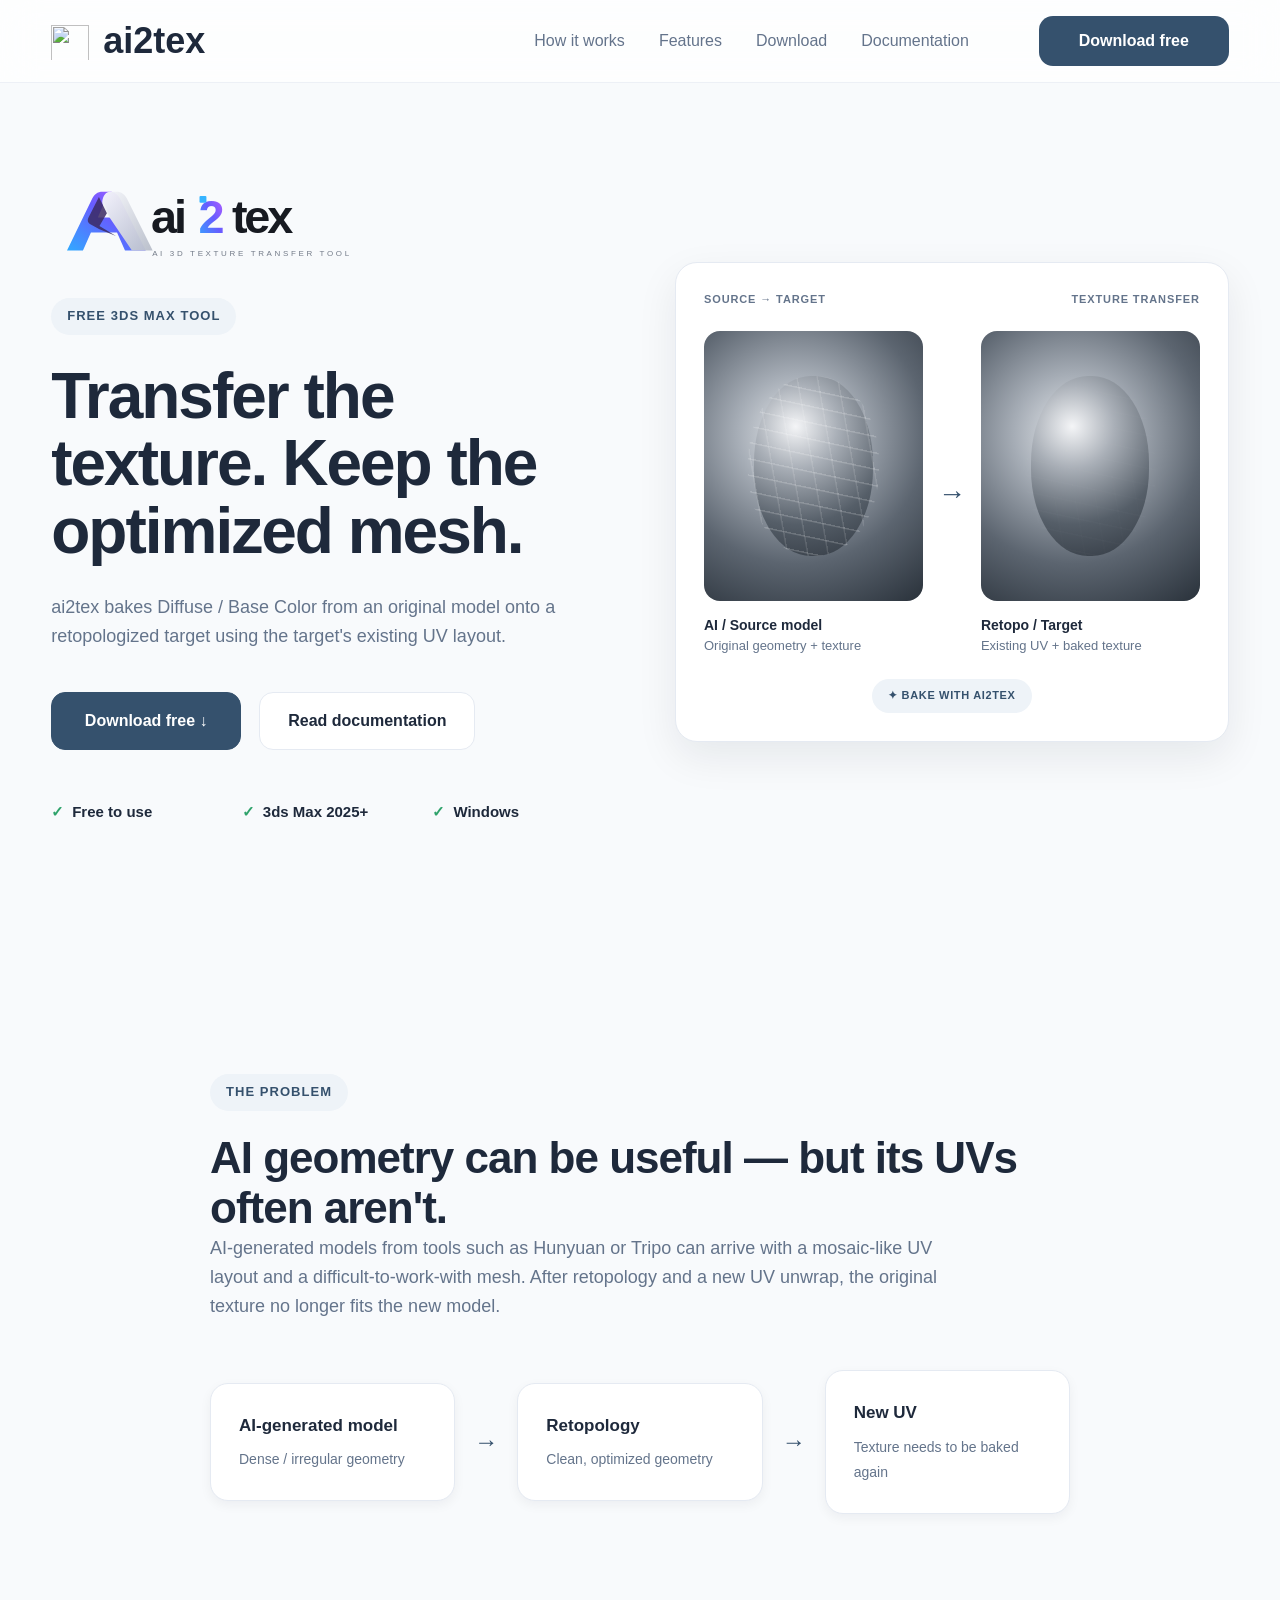
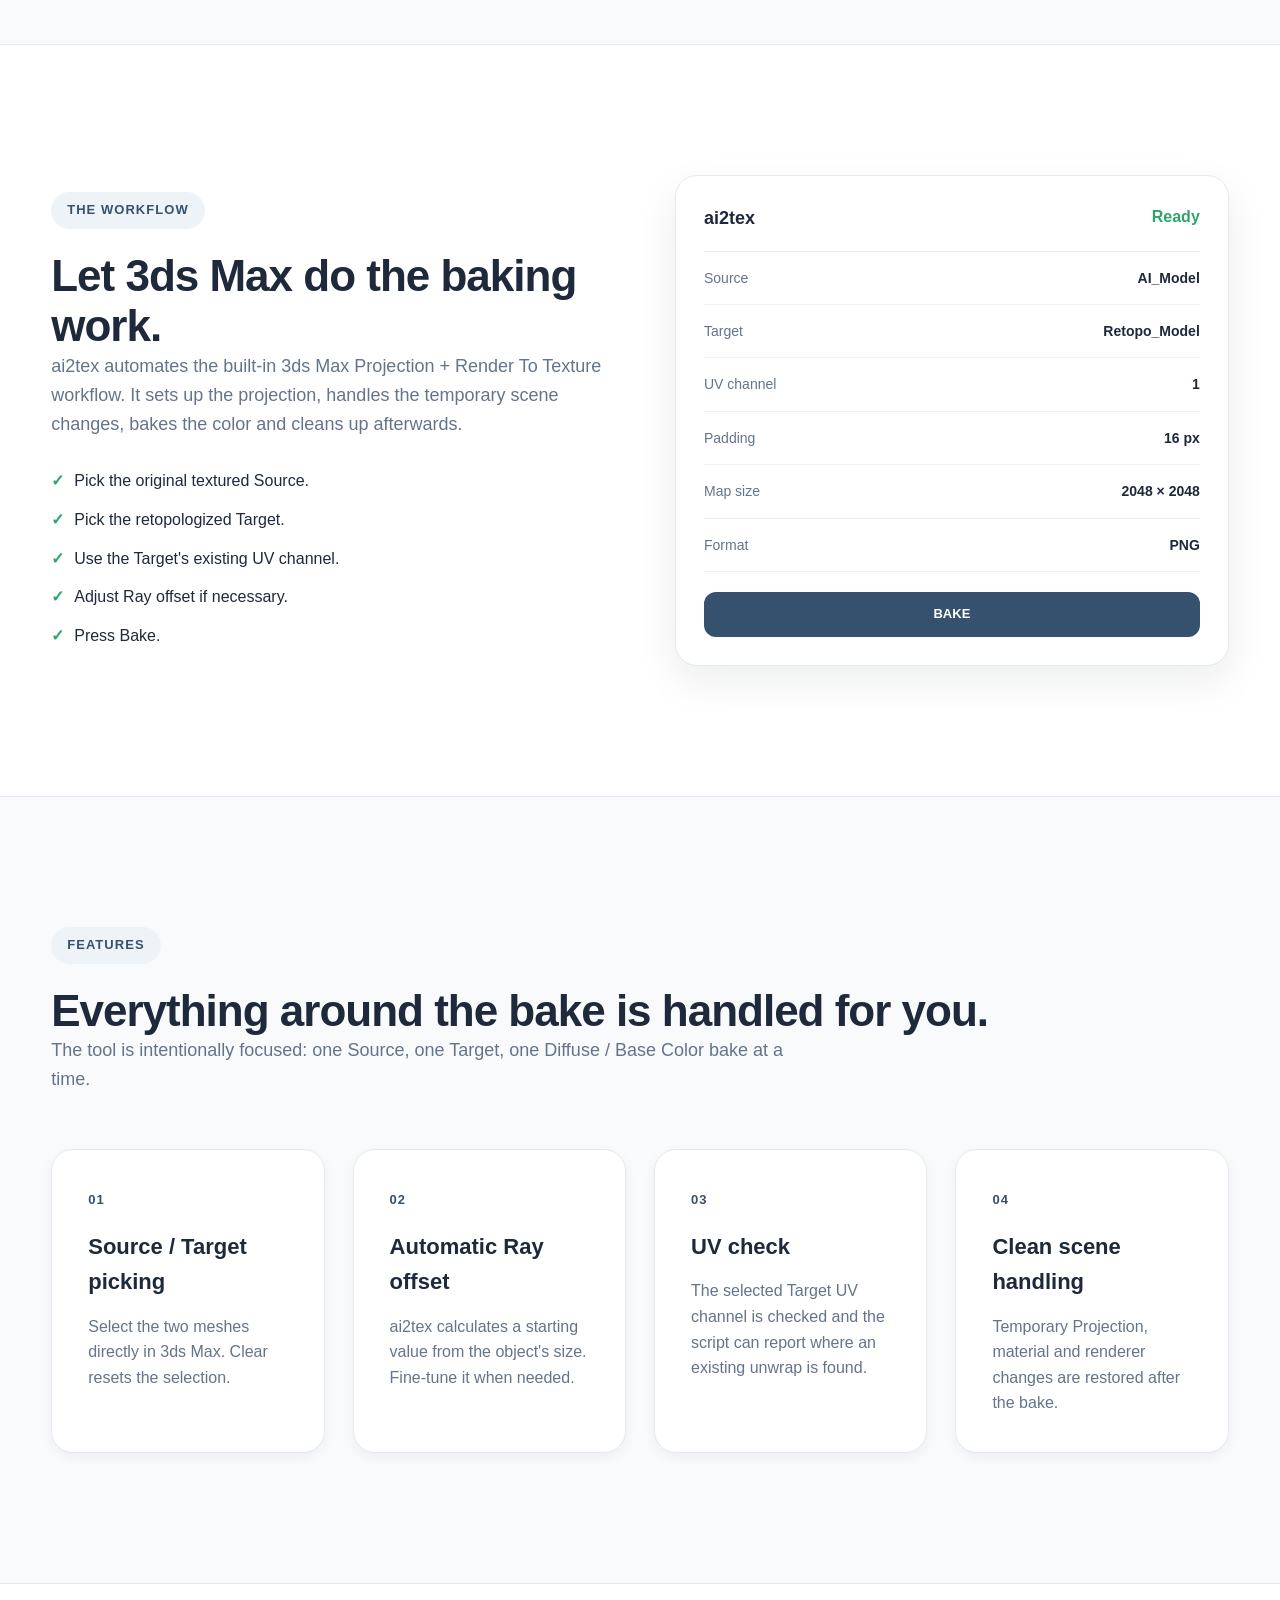
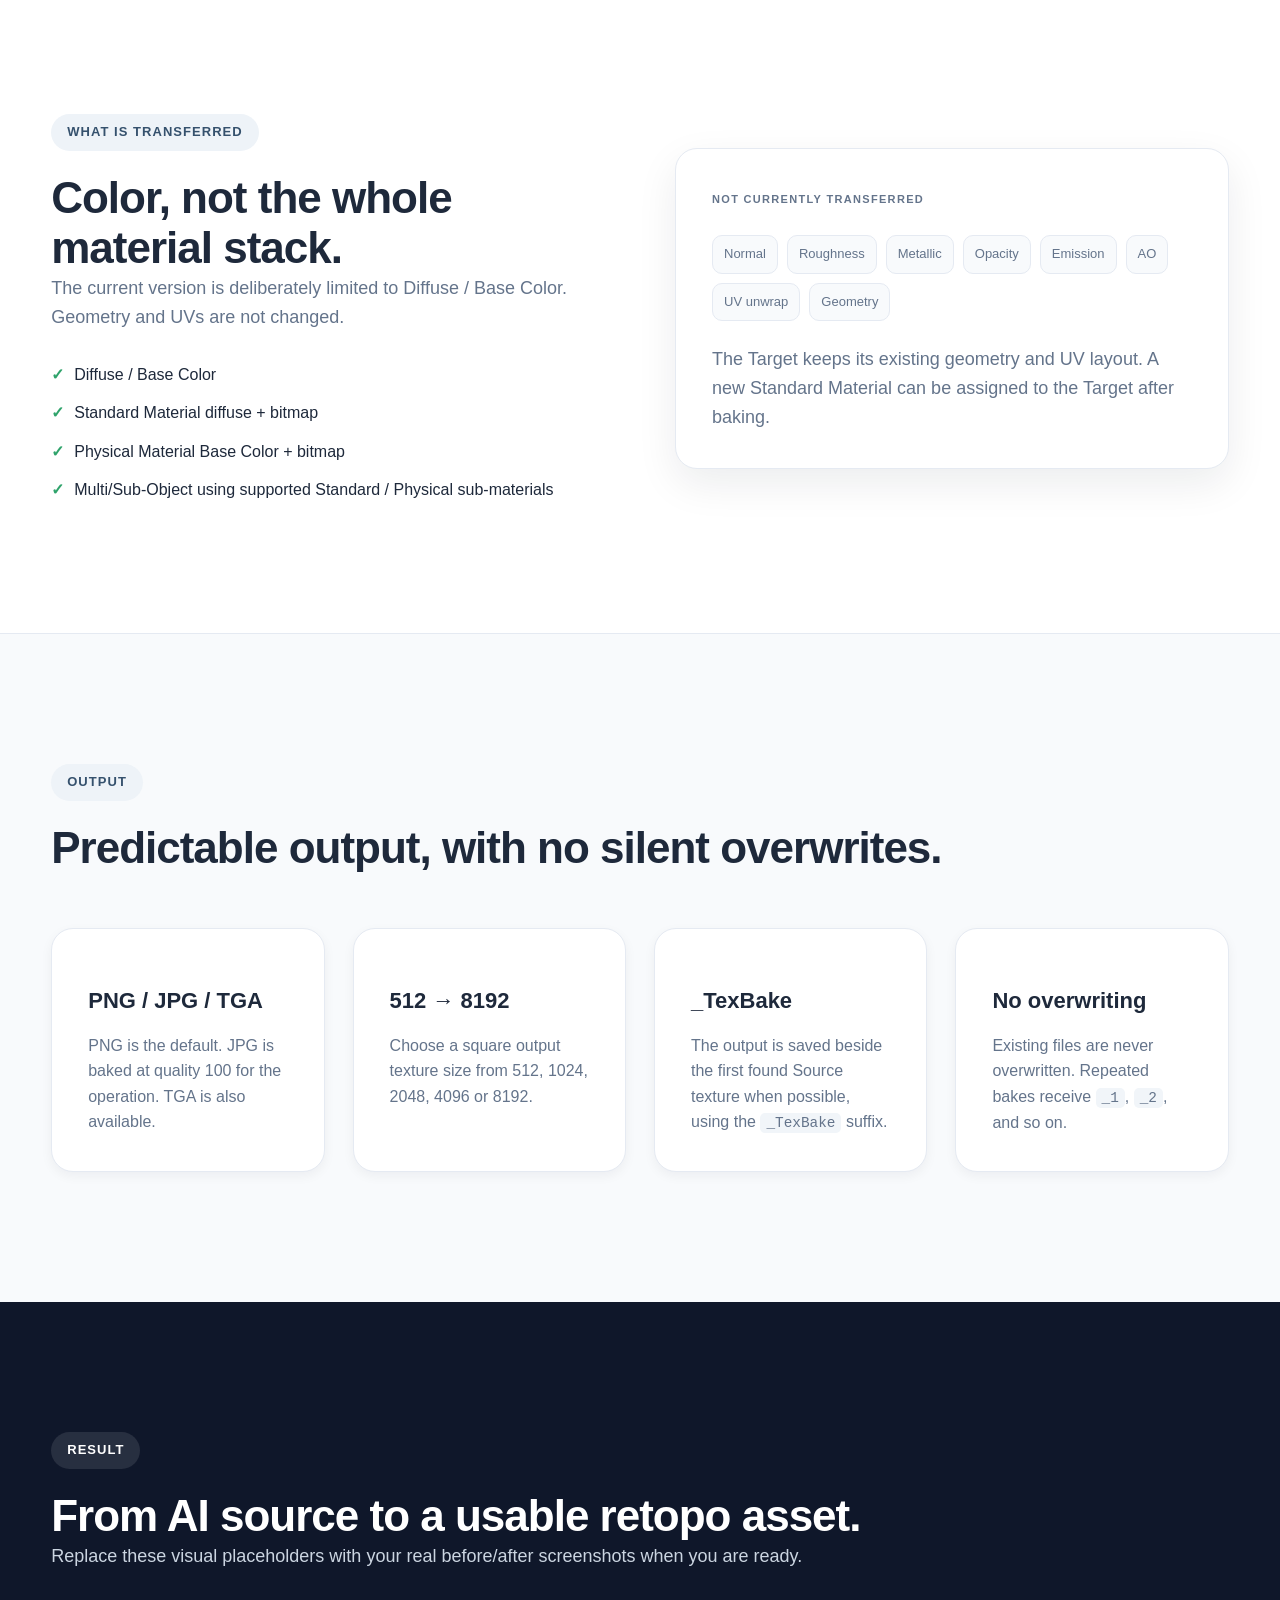
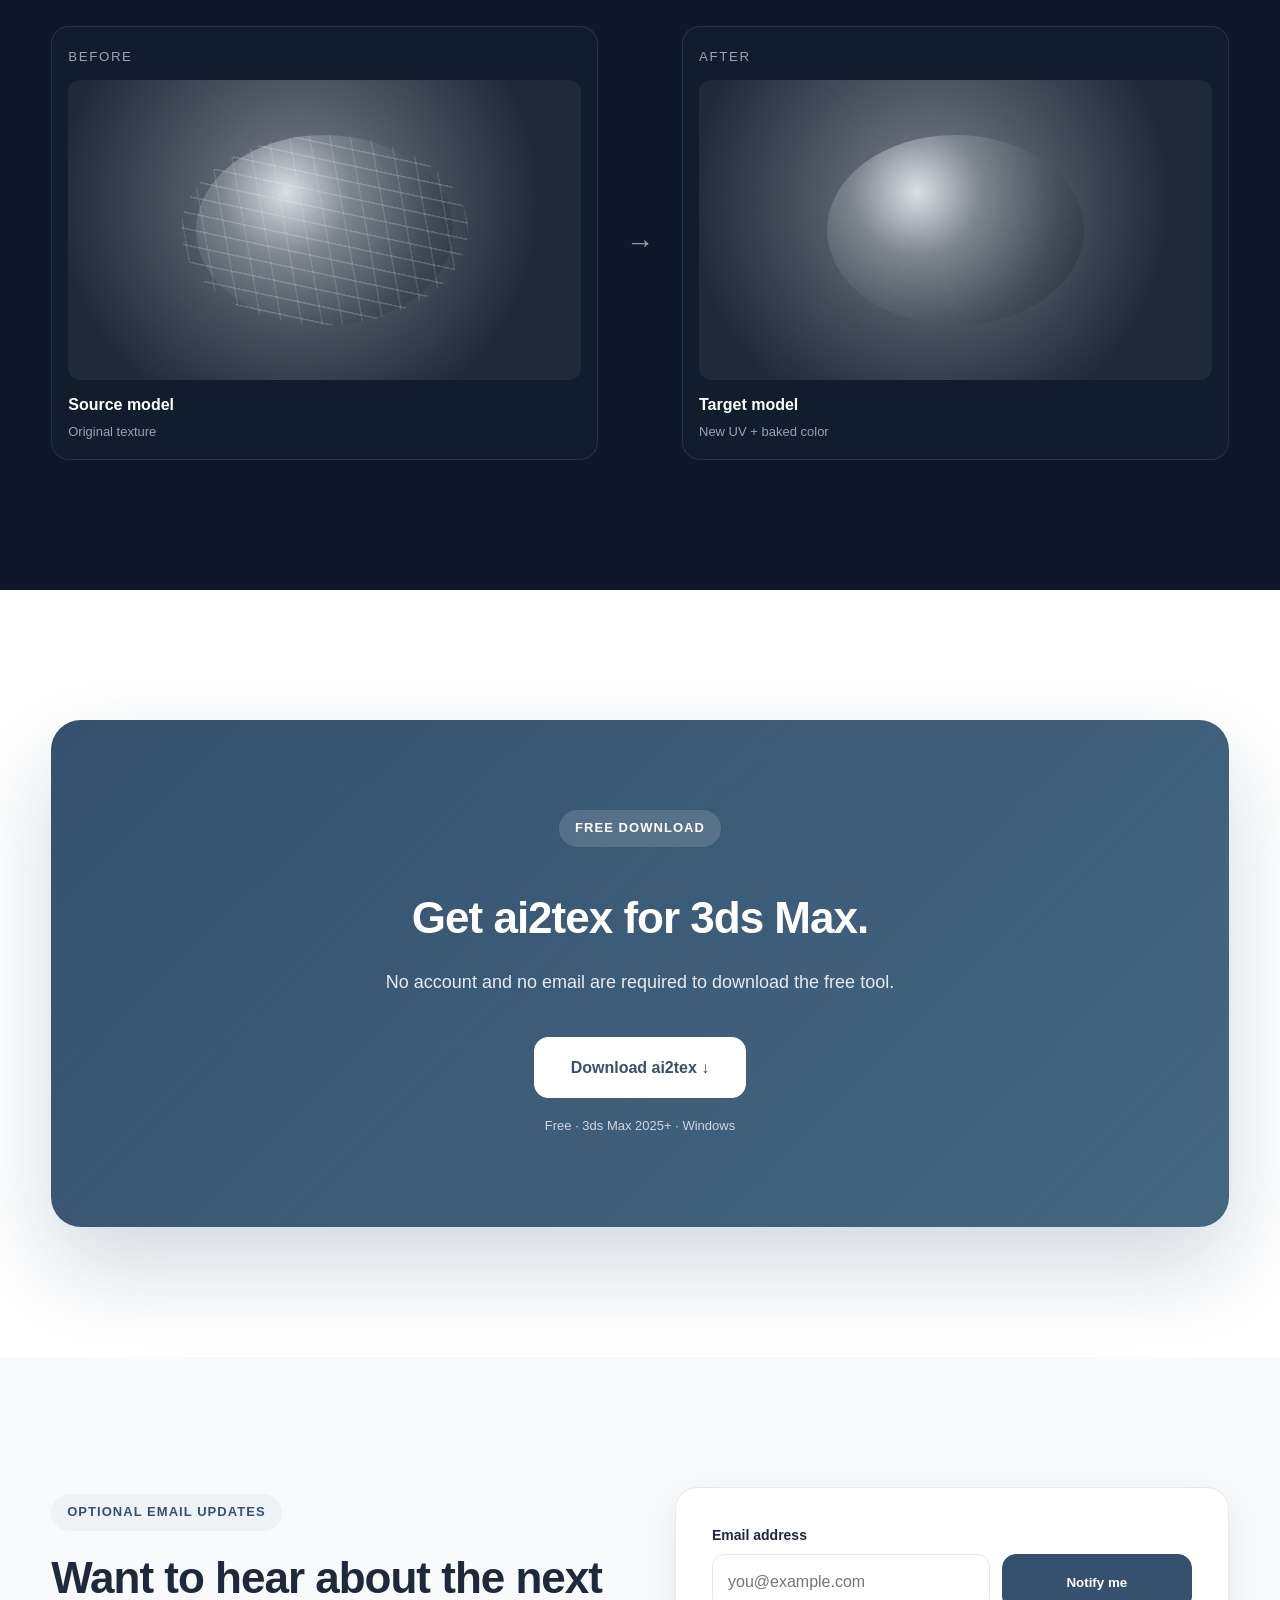
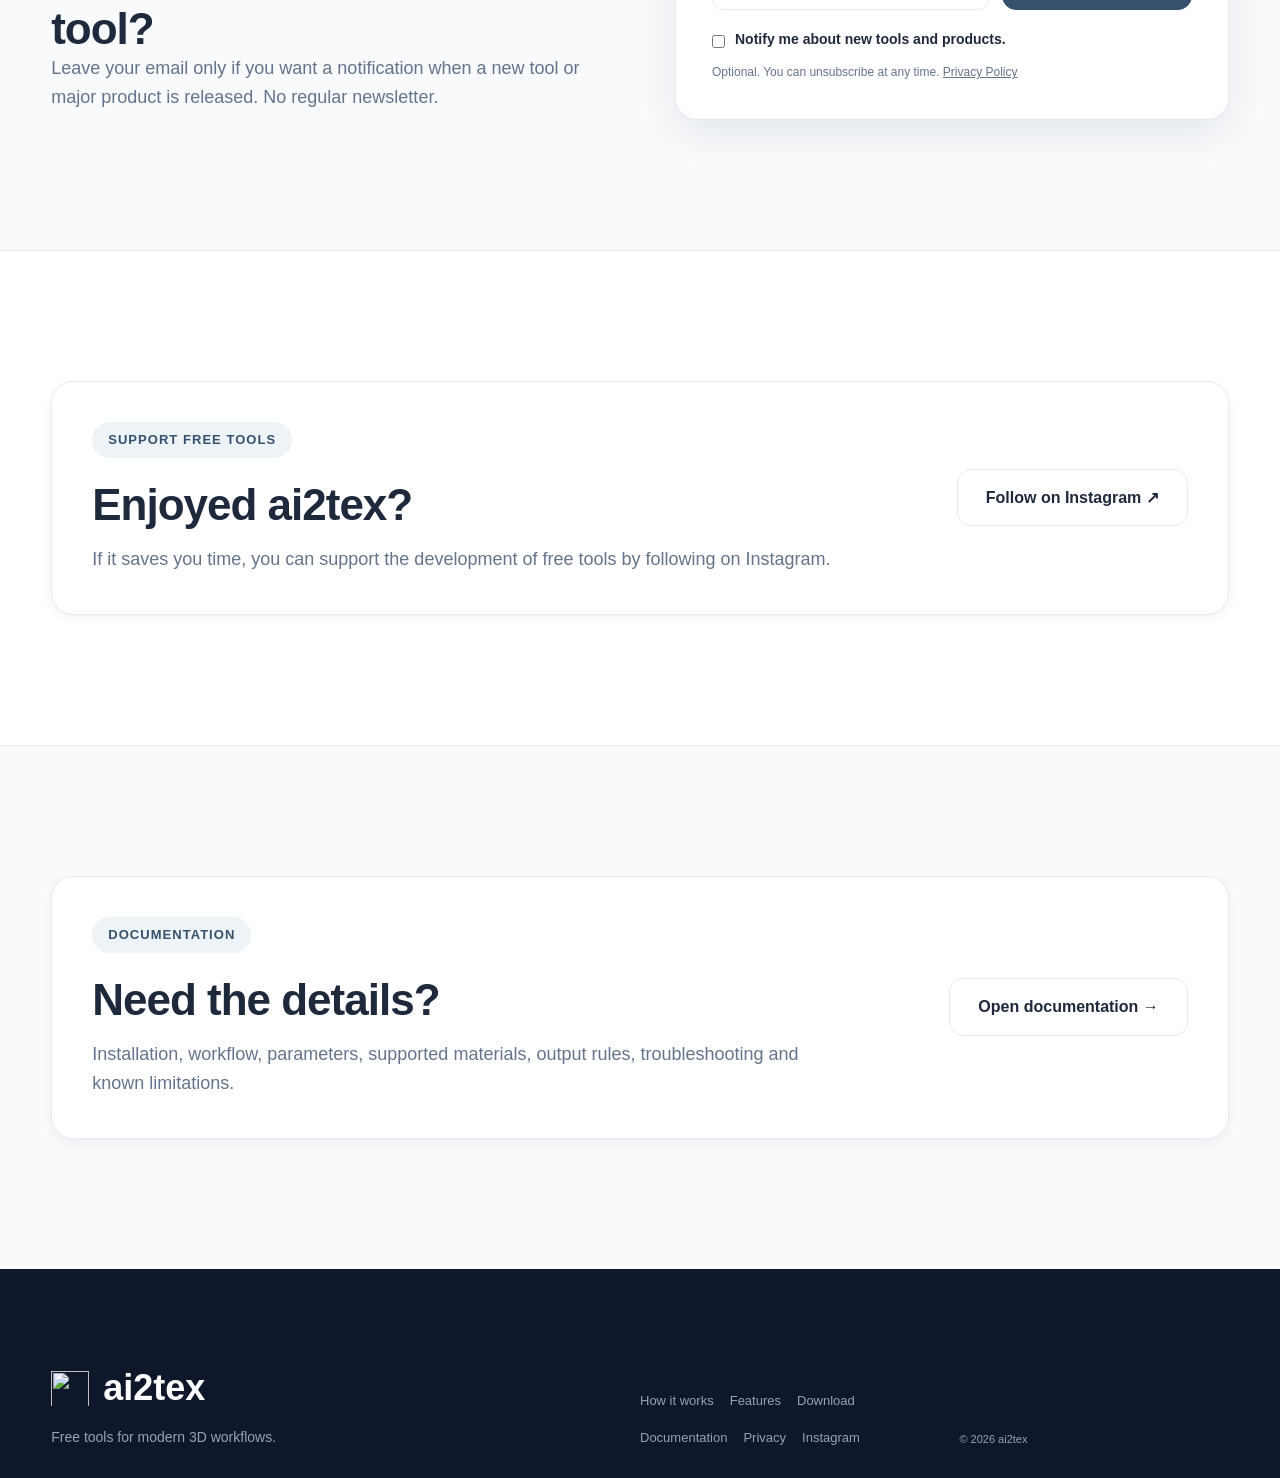
==== commit e49da265: "Add files via upload" ====
--- a/ai2tex/index.html
+++ b/ai2tex/index.html
@@ -7,10 +7,10 @@
 <link rel="icon" href="assets/logo-light.svg" type="image/svg+xml"><link rel="stylesheet" href="style.css">
 </head>
 <body>
-<header class="header"><div class="container nav"><a class="brand" href="index.html"><img src="assets/logo-light.svg" alt="ai2tex"></a><nav class="navlinks"><a href="#how">How it works</a><a href="#features">Features</a><a href="#download">Download</a><a href="documentation.html">Documentation</a></nav><a class="navbtn" href="#download">Download free</a></div></header>
+<header class="header"><div class="container nav"><a class="brand" href="index.html"><img class="brand-mark" src="assets/logo-mark.svg" alt=""><span>ai2tex</span></a><nav class="navlinks"><a href="#how">How it works</a><a href="#features">Features</a><a href="#download">Download</a><a href="documentation.html">Documentation</a></nav><a class="navbtn" href="#download">Download free</a></div></header>
 <main>
 <section class="hero"><div class="container hero-grid"><div>
-<div class="eyebrow">FREE 3DS MAX TOOL</div><h1>Transfer the texture. Keep the optimized mesh.</h1>
+<img class="hero-logo" src="assets/logo-light.svg" alt="ai2tex — AI 3D Texture Transfer Tool"><div class="eyebrow">FREE 3DS MAX TOOL</div><h1>Transfer the texture. Keep the optimized mesh.</h1>
 <p class="lead">ai2tex bakes Diffuse / Base Color from an original model onto a retopologized target using the target's existing UV layout.</p>
 <div class="actions"><a class="btn primary" href="#download">Download free ↓</a><a class="btn secondary" href="documentation.html">Read documentation</a></div>
 <div class="meta"><span>Free to use</span><span>3ds Max 2025+</span><span>Windows</span></div>
@@ -37,6 +37,6 @@
 
 <section class="section"><div class="container callout"><div><div class="eyebrow">DOCUMENTATION</div><h2>Need the details?</h2><p class="body">Installation, workflow, parameters, supported materials, output rules, troubleshooting and known limitations.</p></div><a class="btn secondary" href="documentation.html">Open documentation →</a></div></section>
 </main>
-<footer class="footer"><div class="container footer-grid"><div><a class="brand" href="index.html"><img src="assets/logo-light.svg" alt="ai2tex"></a><p>Free tools for modern 3D workflows.</p></div><div class="footer-links"><a href="#how">How it works</a><a href="#features">Features</a><a href="#download">Download</a><a href="documentation.html">Documentation</a><a href="privacy.html">Privacy</a><a href="https://www.instagram.com/alexander_brikulskiy/" target="_blank" rel="noopener">Instagram</a></div><small>© 2026 ai2tex</small></div></footer>
+<footer class="footer"><div class="container footer-grid"><div><a class="brand" href="index.html"><img class="brand-mark" src="assets/logo-mark.svg" alt=""><span>ai2tex</span></a><p>Free tools for modern 3D workflows.</p></div><div class="footer-links"><a href="#how">How it works</a><a href="#features">Features</a><a href="#download">Download</a><a href="documentation.html">Documentation</a><a href="privacy.html">Privacy</a><a href="https://www.instagram.com/alexander_brikulskiy/" target="_blank" rel="noopener">Instagram</a></div><small>© 2026 ai2tex</small></div></footer>
 <script src="script.js"></script>
 </body></html>
--- a/ai2tex/style.css
+++ b/ai2tex/style.css
@@ -1 +1,15 @@
-*{box-sizing:border-box}html{scroll-behavior:smooth}:root{--ink:#171a21;--muted:#69717d;--line:#e5e8ed;--soft:#f7f8fa;--accent:#6659ee;--blue:#38aefc;--green:#16865a;--max:1160px}body{margin:0;color:var(--ink);background:#fff;font-family:Inter,ui-sans-serif,system-ui,-apple-system,"Segoe UI",sans-serif;line-height:1.6}a{color:inherit;text-decoration:none}.container{width:min(calc(100% - 48px),var(--max));margin:auto}.narrow{width:min(calc(100% - 48px),820px)}.header{height:78px;border-bottom:1px solid var(--line);position:sticky;top:0;background:rgba(255,255,255,.94);backdrop-filter:blur(12px);z-index:20}.nav{height:100%;display:flex;align-items:center;gap:30px}.brand{display:flex;align-items:center}.brand img{width:145px;height:auto}.navlinks{margin-left:auto;display:flex;gap:27px}.navlinks a{font-size:13px;color:#69717d}.navbtn{font-size:13px;font-weight:750;padding:10px 16px;border:1px solid var(--line);border-radius:9px}.hero{padding:92px 0 86px}.hero-grid{display:grid;grid-template-columns:1.02fr .98fr;gap:70px;align-items:center}.eyebrow{font-size:10px;letter-spacing:.16em;font-weight:800;color:#858d98;margin-bottom:15px}h1{font-size:clamp(45px,5.3vw,69px);line-height:1.03;letter-spacing:-.055em;margin:0 0 22px}h2{font-size:clamp(33px,4vw,48px);line-height:1.08;letter-spacing:-.045em;margin:8px 0 17px}h3{font-size:18px;margin:9px 0 5px}.lead{font-size:18px;color:var(--muted);max-width:680px}.body{font-size:16px;color:var(--muted);max-width:720px}.actions{display:flex;gap:10px;flex-wrap:wrap;margin:28px 0 20px}.btn{display:inline-flex;align-items:center;justify-content:center;padding:12px 18px;border-radius:9px;border:1px solid var(--line);font-size:13px;font-weight:750}.btn.primary{background:linear-gradient(135deg,#6558ef,#8655df);color:#fff;border-color:transparent;box-shadow:0 8px 22px rgba(102,89,238,.18)}.btn.secondary{background:#fff}.btn.large{padding:14px 23px}.meta{display:flex;gap:22px;color:#959ca6;font-size:11px}.hero-visual{border:1px solid var(--line);border-radius:20px;background:linear-gradient(145deg,#fbfcff,#f1f3f7);padding:24px;box-shadow:0 25px 65px rgba(20,25,35,.08)}.visual-title{display:flex;justify-content:space-between;color:#858c97;font-size:9px;letter-spacing:.13em;font-weight:800}.models{display:grid;grid-template-columns:1fr 42px 1fr;align-items:center;gap:8px;margin-top:13px}.model{height:255px;border-radius:12px;background:radial-gradient(circle at 48% 40%,#c9ced5,#7f8791 31%,#3e444d 68%,#252a31);position:relative;overflow:hidden}.model:before{content:"";position:absolute;inset:44px 25px;border-radius:48%;background:radial-gradient(circle at 35% 28%,#eef0f3,#a0a6ae 27%,#505660 64%,#2a2e35)}.model:after{content:"";position:absolute;inset:42px 22px;border-radius:50%;background:repeating-linear-gradient(12deg,transparent 0 13px,rgba(255,255,255,.18) 14px 15px),repeating-linear-gradient(82deg,transparent 0 17px,rgba(255,255,255,.12) 18px 19px)}.target:after{opacity:.08}.arrow{font-size:22px;color:#9aa1ab;text-align:center}.model-label{font-size:11px;font-weight:750;margin-top:11px}.model-note{font-size:10px;color:#8d949e}.bake-pill{display:inline-block;margin:18px auto 0;position:relative;left:50%;transform:translateX(-50%);padding:7px 11px;border:1px solid #ddd9ff;background:#faf9ff;color:#6759e7;border-radius:999px;font-size:9px;letter-spacing:.08em;font-weight:800}.section{padding:96px 0}.soft{background:var(--soft);border-top:1px solid var(--line);border-bottom:1px solid var(--line)}.flow{display:grid;grid-template-columns:1fr auto 1fr auto 1fr;gap:12px;align-items:center;margin-top:40px}.flow-card{padding:21px;border:1px solid var(--line);background:#fff;border-radius:13px}.flow-card b{display:block;font-size:13px}.flow-card span{font-size:11px;color:#8b929c}.flow-arrow{font-size:21px;color:#a0a6af}.two{display:grid;grid-template-columns:1fr 1fr;gap:72px;align-items:center}ul.clean{list-style:none;padding:0;margin:25px 0 0;display:grid;gap:11px}.clean li{font-size:13px;color:#4f5660}.clean li:before{content:"✓";color:var(--green);font-weight:800;margin-right:10px}.ui{border:1px solid var(--line);border-radius:15px;background:#fff;box-shadow:0 20px 50px rgba(30,35,45,.08);padding:20px}.ui-head{display:flex;justify-content:space-between;border-bottom:1px solid var(--line);padding-bottom:15px;font-size:13px}.ui-head span{color:var(--green);font-size:10px;font-weight:750}.ui-row{display:flex;justify-content:space-between;border-bottom:1px solid #f0f1f3;padding:12px 0;font-size:11px;color:#777f89}.ui-row b{color:#30353c}.fake{margin-top:17px;padding:10px;border-radius:8px;text-align:center;background:#f0efff;color:#6659df;font-size:10px;font-weight:800}.cards{display:grid;gap:13px;margin-top:40px}.four{grid-template-columns:repeat(4,1fr)}.card{border:1px solid var(--line);border-radius:14px;background:#fff;padding:23px}.card strong{font-size:10px;color:#7668e8;letter-spacing:.12em}.card p{font-size:13px;color:var(--muted);margin:0}.icon{font-size:21px;color:#7063e9}.scope{border:1px solid var(--line);background:#fff;border-radius:15px;padding:27px}.scope small{font-size:9px;letter-spacing:.15em;font-weight:800;color:#8a919b}.tags{display:flex;flex-wrap:wrap;gap:7px;margin:19px 0}.tag{font-size:11px;color:#737b85;border:1px solid var(--line);border-radius:7px;padding:7px 9px}.dark{background:#17191f;color:#fff}.dark .eyebrow,.dark .section-intro{color:#9298a3}.result{display:grid;grid-template-columns:1fr auto 1fr;gap:18px;align-items:center;margin-top:40px}.result-card{padding:13px;border:1px solid rgba(255,255,255,.1);border-radius:14px;background:#20232a}.render{height:285px;border-radius:10px;background:radial-gradient(circle at 45% 40%,#777d85,#454a52 35%,#272b31 70%);position:relative;overflow:hidden;margin:8px 0 13px}.render:before{content:"";position:absolute;inset:45px 25%;border-radius:50%;background:radial-gradient(circle at 35% 30%,#d4d7da,#777d85 27%,#40454c 67%,#262a30)}.render:after{content:"";position:absolute;inset:42px 22%;border-radius:50%;background:repeating-linear-gradient(12deg,transparent 0 14px,rgba(255,255,255,.18) 15px 16px),repeating-linear-gradient(80deg,transparent 0 18px,rgba(255,255,255,.12) 19px 20px)}.clean-render:after{opacity:.08}.result-card small{font-size:9px;letter-spacing:.15em;color:#9298a2}.result-card b{display:block;font-size:13px}.result-card span{font-size:11px;color:#9298a2}.result>i{font-style:normal;font-size:25px;color:#7d8490}.download{text-align:center}.download-box{padding:64px 24px;border:1px solid #e1ddff;border-radius:20px;background:linear-gradient(180deg,#fbfaff,#fff)}.download-box .body{margin:0 auto 27px}.download-meta{font-size:10px;color:#9097a1;margin-top:17px}.callout{display:flex;align-items:center;justify-content:space-between;gap:35px;border:1px solid var(--line);border-radius:16px;padding:34px;background:#fff}.callout h2{font-size:29px;margin-bottom:9px}.callout .body{margin:0}.email{padding:24px;border:1px solid var(--line);border-radius:15px;background:#fff}.email label{display:block;font-size:12px;font-weight:700;margin-bottom:7px}.email-row{display:flex;gap:8px}.email input[type=email]{flex:1;min-width:0;padding:12px;border:1px solid #dfe2e6;border-radius:8px;font:inherit;font-size:13px}.consent{display:flex!important;gap:9px;margin-top:15px;font-size:12px;font-weight:400!important}.consent input{accent-color:var(--accent);margin-top:4px}.fine{font-size:10px;color:#9298a1;margin:11px 0 0}.fine a{text-decoration:underline}.faq{margin-top:35px;border-top:1px solid var(--line)}details{border-bottom:1px solid var(--line)}summary{list-style:none;cursor:pointer;padding:19px 0;font-size:14px;font-weight:650;display:flex;justify-content:space-between}summary::-webkit-details-marker{display:none}summary:after{content:"+";font-size:18px;color:#9298a1}details[open] summary:after{content:"−"}details p{color:var(--muted);font-size:13px;margin:0;padding:0 35px 19px 0}.docs-hero{padding:65px 0 45px;border-bottom:1px solid var(--line)}.docs-layout{display:grid;grid-template-columns:220px 1fr;gap:55px;padding:50px 0}.toc{position:sticky;top:105px;height:max-content}.toc b{font-size:11px;letter-spacing:.12em;color:#858d98}.toc a{display:block;font-size:12px;color:#6e7681;padding:7px 0}.doc h2{font-size:31px;margin-top:0;padding-top:10px}.doc h3{font-size:20px;margin-top:34px}.doc p,.doc li{font-size:14px;color:#505862}.doc ul,.doc ol{padding-left:22px}.doc li{margin:7px 0}.note{padding:16px 18px;border-left:3px solid #7668e8;background:#f7f6ff;border-radius:0 8px 8px 0;margin:20px 0}.warn{border-left-color:#d49332;background:#fff9ee}.table-wrap{overflow-x:auto;border:1px solid var(--line);border-radius:10px;margin:18px 0}.doc table{border-collapse:collapse;width:100%;font-size:12px}.doc th,.doc td{padding:11px 12px;border-bottom:1px solid var(--line);text-align:left;vertical-align:top}.doc th{background:#f8f9fb;font-size:11px}.code{font-family:ui-monospace,SFMono-Regular,Consolas,monospace;background:#f3f4f6;padding:2px 5px;border-radius:4px;font-size:.9em}.step{border:1px solid var(--line);border-radius:12px;padding:17px 19px;margin:10px 0}.step strong{display:block;font-size:12px}.footer{border-top:1px solid var(--line);padding:42px 0 32px}.footer-grid{display:grid;grid-template-columns:1fr 1.4fr auto;gap:30px;align-items:end}.footer .brand img{width:125px}.footer p{font-size:11px;color:#9298a1;margin:9px 0 0}.footer-links{display:flex;flex-wrap:wrap;gap:18px}.footer-links a{font-size:11px;color:#727984}.footer small{font-size:10px;color:#a1a6ae}.mobile-only{display:none}@media(max-width:900px){.navlinks,.navbtn{display:none}.hero-grid,.two{grid-template-columns:1fr;gap:45px}.four{grid-template-columns:1fr 1fr}.docs-layout{grid-template-columns:1fr}.toc{position:static;border-bottom:1px solid var(--line);padding-bottom:18px}.result{grid-template-columns:1fr}.result>i{transform:rotate(90deg);justify-self:center}}@media(max-width:600px){.container,.narrow{width:min(calc(100% - 32px),var(--max))}.header{height:68px}.hero{padding:65px 0}.section{padding:72px 0}h1{font-size:44px}.lead{font-size:16px}.models{grid-template-columns:1fr 26px 1fr}.model{height:185px}.four{grid-template-columns:1fr}.flow{grid-template-columns:1fr}.flow-arrow{transform:rotate(90deg);justify-self:center}.email-row{flex-direction:column}.callout{align-items:flex-start;flex-direction:column}.footer-grid{grid-template-columns:1fr}}
+*,:before,:after{margin:0;padding:0;box-sizing:border-box}
+:root{--primary:#35516D;--primary-hover:#446782;--background:#F8FAFC;--surface:#FFF;--border:#E5EAF2;--text:#1E293B;--text-light:#64748B;--success:#2FA36B;--radius:18px;--shadow-small:0 4px 12px rgba(15,23,42,.05);--shadow-medium:0 15px 40px rgba(15,23,42,.08);--shadow-large:0 35px 80px rgba(15,23,42,.12);--container:1240px}
+html{scroll-behavior:smooth}body{font-family:"Inter",sans-serif;background:var(--background);color:var(--text);line-height:1.6;overflow-x:hidden}a{color:inherit;text-decoration:none}img{display:block;max-width:100%;height:auto}.container{width:min(var(--container),92%);margin:auto}.narrow{max-width:860px}h1{font-size:64px;line-height:1.05;font-weight:800;letter-spacing:-2px}h2{font-size:44px;line-height:1.15;font-weight:700;letter-spacing:-1px}h3{font-size:22px;font-weight:700}p{color:var(--text-light);font-size:18px}
+.header{position:fixed;width:100%;top:0;left:0;z-index:1000;backdrop-filter:blur(18px);background:rgba(255,255,255,.75);border-bottom:1px solid rgba(229,234,242,.7)}.nav{display:flex;align-items:center;justify-content:space-between;height:82px}.brand{display:flex;align-items:center;gap:14px;font-weight:700;font-size:36px;flex-shrink:0}.brand-mark{width:38px;height:38px;object-fit:contain;flex-shrink:0}.navlinks{display:flex;align-items:center;gap:34px;margin-left:auto}.navlinks a{color:var(--text-light);font-size:16px;transition:.25s}.navlinks a:hover{color:var(--text)}.navbtn{display:inline-flex;align-items:center;justify-content:center;min-width:190px;padding:12px 22px;border-radius:14px;background:var(--primary);color:#fff;font-weight:600;margin-left:70px;transition:.25s}.navbtn:hover{background:var(--primary-hover);transform:translateY(-2px);box-shadow:var(--shadow-medium)}
+.btn{display:inline-flex;align-items:center;justify-content:center;gap:10px;border-radius:14px;transition:.25s;font-weight:600;white-space:nowrap;min-width:190px;padding:15px 28px;border:1px solid var(--border)}.btn.primary{background:var(--primary);color:#fff;border-color:var(--primary)}.btn.primary:hover{background:var(--primary-hover);transform:translateY(-2px);box-shadow:var(--shadow-medium)}.btn.secondary{background:#fff;color:var(--text);border-color:var(--border)}.btn.secondary:hover{transform:translateY(-2px);box-shadow:var(--shadow-small)}.btn.large{padding:17px 36px}
+.hero{padding-top:180px;padding-bottom:120px}.hero-grid{display:grid;grid-template-columns:1fr 1fr;gap:70px;align-items:center}.hero-logo{width:330px;margin-bottom:28px}.eyebrow{display:inline-flex;padding:8px 16px;border-radius:100px;background:#EEF3F8;color:var(--primary);font-size:13px;font-weight:700;letter-spacing:.08em;text-transform:uppercase;margin-bottom:22px}.hero .eyebrow{margin-bottom:28px}.lead{margin-top:28px;max-width:620px}.actions{display:flex;gap:18px;margin-top:42px}.meta{display:grid;grid-template-columns:repeat(3,1fr);gap:18px;margin-top:50px;color:var(--text);font-weight:600;font-size:15px}.meta span::before{content:"✓";color:var(--success);margin-right:8px}
+.hero-visual{position:relative;background:#fff;border:1px solid var(--border);border-radius:22px;padding:28px;box-shadow:var(--shadow-medium)}.visual-title{display:flex;justify-content:space-between;color:var(--text-light);font-size:11px;font-weight:700;letter-spacing:.08em;margin-bottom:22px}.models{display:grid;grid-template-columns:1fr 34px 1fr;gap:12px;align-items:center}.model{height:270px;border-radius:16px;background:radial-gradient(circle at 42% 38%,#e6e9ed,#a6adb6 28%,#5c6570 62%,#29313a);position:relative;overflow:hidden}.model:before{content:"";position:absolute;inset:45px 23%;border-radius:48%;background:radial-gradient(circle at 35% 28%,#f4f5f7,#a9afb7 28%,#555e68 65%,#303740)}.model:after{content:"";position:absolute;inset:45px 20%;border-radius:48%;background:repeating-linear-gradient(12deg,transparent 0 14px,rgba(255,255,255,.18) 15px 16px),repeating-linear-gradient(80deg,transparent 0 18px,rgba(255,255,255,.12) 19px 20px)}.model.target:after{opacity:.08}.arrow{font-size:28px;color:var(--primary);text-align:center}.model-label{font-weight:700;font-size:14px;margin-top:13px}.model-note{font-size:13px;color:var(--text-light)}.bake-pill{margin:22px auto 0;width:max-content;padding:8px 16px;border-radius:999px;background:#EEF3F8;color:var(--primary);font-size:11px;font-weight:700;letter-spacing:.06em}
+.section{padding:130px 0}.soft{background:#fff;border-top:1px solid var(--border);border-bottom:1px solid var(--border)}.body{max-width:760px}.two{display:grid;grid-template-columns:1fr 1fr;gap:70px;align-items:center}.clean{list-style:none;margin-top:30px;display:grid;gap:13px}.clean li{font-size:16px;color:var(--text)}.clean li::before{content:"✓";color:var(--success);font-weight:800;margin-right:10px}.flow{display:grid;grid-template-columns:1fr 34px 1fr 34px 1fr;gap:14px;align-items:center;margin-top:50px}.flow-card{background:#fff;border:1px solid var(--border);border-radius:18px;padding:28px;box-shadow:var(--shadow-small)}.flow-card b{display:block;font-size:17px;margin-bottom:7px}.flow-card span{font-size:14px;color:var(--text-light)}.flow-arrow{font-style:normal;text-align:center;color:var(--primary);font-size:24px}.ui,.scope,.email{background:#fff;border:1px solid var(--border);border-radius:22px;padding:28px;box-shadow:var(--shadow-medium)}.ui-head{display:flex;justify-content:space-between;padding-bottom:18px;border-bottom:1px solid var(--border)}.ui-head b{font-size:18px}.ui-head span{color:var(--success);font-weight:700}.ui-row{display:flex;justify-content:space-between;padding:15px 0;border-bottom:1px solid #EEF2F6;font-size:14px}.ui-row span{color:var(--text-light)}.fake{margin-top:20px;background:var(--primary);color:#fff;text-align:center;border-radius:12px;padding:12px;font-weight:700;font-size:13px}.cards{display:grid;gap:28px;margin-top:55px}.four{grid-template-columns:repeat(4,1fr)}.card{background:#fff;border:1px solid var(--border);border-radius:22px;padding:36px;transition:.28s ease;box-shadow:var(--shadow-small)}.card:hover{transform:translateY(-6px);box-shadow:var(--shadow-large)}.card strong{color:var(--primary);font-size:13px;letter-spacing:.08em}.card h3{margin:18px 0 14px}.card p{font-size:16px}.scope{padding:36px}.scope small{color:var(--text-light);font-size:11px;letter-spacing:.12em;font-weight:700}.tags{display:flex;flex-wrap:wrap;gap:9px;margin:24px 0}.tag{padding:8px 11px;border:1px solid var(--border);border-radius:10px;color:var(--text-light);font-size:13px;background:#F8FAFC}.code{font-family:ui-monospace,SFMono-Regular,Consolas,monospace;font-size:.9em;background:#F1F5F9;padding:2px 6px;border-radius:5px}
+.dark{background:#0F172A;color:#fff}.dark .eyebrow{background:rgba(255,255,255,.10);color:#fff}.dark .section-intro{color:#CBD5E1}.result{display:grid;grid-template-columns:1fr 40px 1fr;gap:22px;align-items:center;margin-top:55px}.result-card{background:#111C2D;border:1px solid rgba(255,255,255,.10);border-radius:18px;padding:16px}.result-card small{color:#94A3B8;letter-spacing:.12em}.render{height:300px;margin:12px 0;border-radius:12px;background:radial-gradient(circle at 45% 40%,#7b838c,#4c5560 35%,#202936 72%);position:relative;overflow:hidden}.render:before{content:"";position:absolute;inset:55px 25%;border-radius:50%;background:radial-gradient(circle at 35% 30%,#dbe0e5,#7d858e 30%,#424b56 68%,#222b37)}.render:after{content:"";position:absolute;inset:55px 22%;border-radius:50%;background:repeating-linear-gradient(12deg,transparent 0 14px,rgba(255,255,255,.18) 15px 16px),repeating-linear-gradient(80deg,transparent 0 18px,rgba(255,255,255,.12) 19px 20px)}.clean-render:after{opacity:.08}.result-card b{display:block}.result-card span{font-size:13px;color:#94A3B8}.result>i{font-style:normal;font-size:28px;color:#94A3B8;text-align:center}
+.download{background:#fff}.download-box{background:linear-gradient(135deg,#35516D 0%,#446782 100%);color:#fff;border-radius:30px;padding:90px 70px;text-align:center;box-shadow:0 40px 90px rgba(53,81,109,.22)}.download-box .eyebrow{background:rgba(255,255,255,.14);color:#fff}.download-box h2{color:#fff;margin:24px 0}.download-box .body{color:rgba(255,255,255,.88);margin:0 auto 40px}.download-box .primary{background:#fff;color:var(--primary);border-color:#fff}.download-box .primary:hover{background:#F4F7FA}.download-meta{margin-top:18px;color:rgba(255,255,255,.75);font-size:13px}.email{padding:36px}.email label[for=email]{font-weight:600;font-size:14px;display:block;margin-bottom:8px}.email-row{display:flex;gap:12px}.email-row input{flex:1;min-width:0;border:1px solid var(--border);border-radius:12px;padding:14px 15px;font:inherit;color:var(--text);background:#fff}.consent{display:flex;gap:10px;margin-top:18px;font-size:14px}.consent input{margin-top:5px;accent-color:var(--primary)}.fine{font-size:12px!important;margin-top:13px}.fine a{text-decoration:underline}.callout{display:flex;align-items:center;justify-content:space-between;gap:40px;background:#fff;border:1px solid var(--border);border-radius:22px;padding:40px;box-shadow:var(--shadow-small)}.callout h2{margin-bottom:14px}.callout .body{margin:0}
+.docs-hero{padding-top:165px;padding-bottom:75px;background:#fff;border-bottom:1px solid var(--border)}.docs-hero .lead{max-width:760px}.docs-layout{display:grid;grid-template-columns:250px 1fr;gap:70px;padding-top:75px;padding-bottom:120px}.toc{position:sticky;top:115px;align-self:start;display:grid;gap:9px}.toc b{font-size:12px;letter-spacing:.1em;color:var(--text-light);margin-bottom:8px}.toc a{font-size:14px;color:var(--text-light);padding:6px 0}.toc a:hover{color:var(--primary)}.doc section{padding:0 0 80px;margin-bottom:80px;border-bottom:1px solid var(--border)}.doc section:last-child{border-bottom:0}.doc h2{margin:8px 0 22px}.doc h3{margin:30px 0 15px;font-size:22px}.doc p{margin:0 0 18px;font-size:16px}.doc ul,.doc ol{padding-left:24px;margin:18px 0}.doc li{font-size:16px;color:var(--text);margin:9px 0}.table-wrap{overflow:auto;border:1px solid var(--border);border-radius:18px;background:#fff;box-shadow:var(--shadow-small);margin-top:28px}table{width:100%;border-collapse:collapse;min-width:650px}th,td{text-align:left;padding:15px 17px;border-bottom:1px solid var(--border);font-size:14px;vertical-align:top}th{background:#F8FAFC;color:var(--text);font-weight:700}tr:last-child td{border-bottom:0}.step{display:grid;grid-template-columns:38px 1fr;gap:15px;align-items:start;padding:18px 0;border-top:1px solid var(--border);font-size:15px}.step strong{width:32px;height:32px;border-radius:50%;background:var(--primary);color:#fff;display:flex;align-items:center;justify-content:center}.note{margin-top:22px;padding:18px 20px;border-left:4px solid var(--primary);background:#EEF3F8;border-radius:0 12px 12px 0;font-size:14px}
+.footer{background:#0F172A;color:#CBD5E1;padding:90px 0 30px}.footer-grid{display:grid;grid-template-columns:2fr 1fr 1fr;gap:50px;align-items:end}.footer .brand{color:#fff}.footer p{font-size:14px;color:#94A3B8;margin-top:10px}.footer-links{display:flex;flex-wrap:wrap;gap:16px}.footer-links a{font-size:13px;color:#94A3B8}.footer-links a:hover{color:#fff}.footer small{font-size:11px;color:#94A3B8}
+@media(max-width:1100px){.hero-grid,.two{grid-template-columns:1fr}.four{grid-template-columns:repeat(2,1fr)}.docs-layout{grid-template-columns:1fr}.toc{position:static;display:flex;flex-wrap:wrap;gap:8px 18px;padding-bottom:30px}.footer-grid{grid-template-columns:1fr 1fr}.navbtn{margin-left:30px}}
+@media(max-width:768px){h1{font-size:46px}h2{font-size:34px}.navlinks{display:none}.navbtn{margin-left:auto;min-width:auto;padding:12px 16px}.hero-logo{width:280px}.actions{flex-direction:column}.meta{grid-template-columns:1fr}.four{grid-template-columns:1fr}.flow{grid-template-columns:1fr}.flow-arrow{transform:rotate(90deg)}.result{grid-template-columns:1fr}.result>i{transform:rotate(90deg)}.download-box{padding:60px 30px}.email-row{flex-direction:column}.callout{align-items:flex-start;flex-direction:column}.footer-grid{grid-template-columns:1fr}.brand{font-size:30px}}
+@media(max-width:480px){.container{width:94%}.hero{padding-top:135px}.section{padding:95px 0}.brand-mark{width:34px;height:34px}.nav{height:74px}.hero-logo{width:250px}}
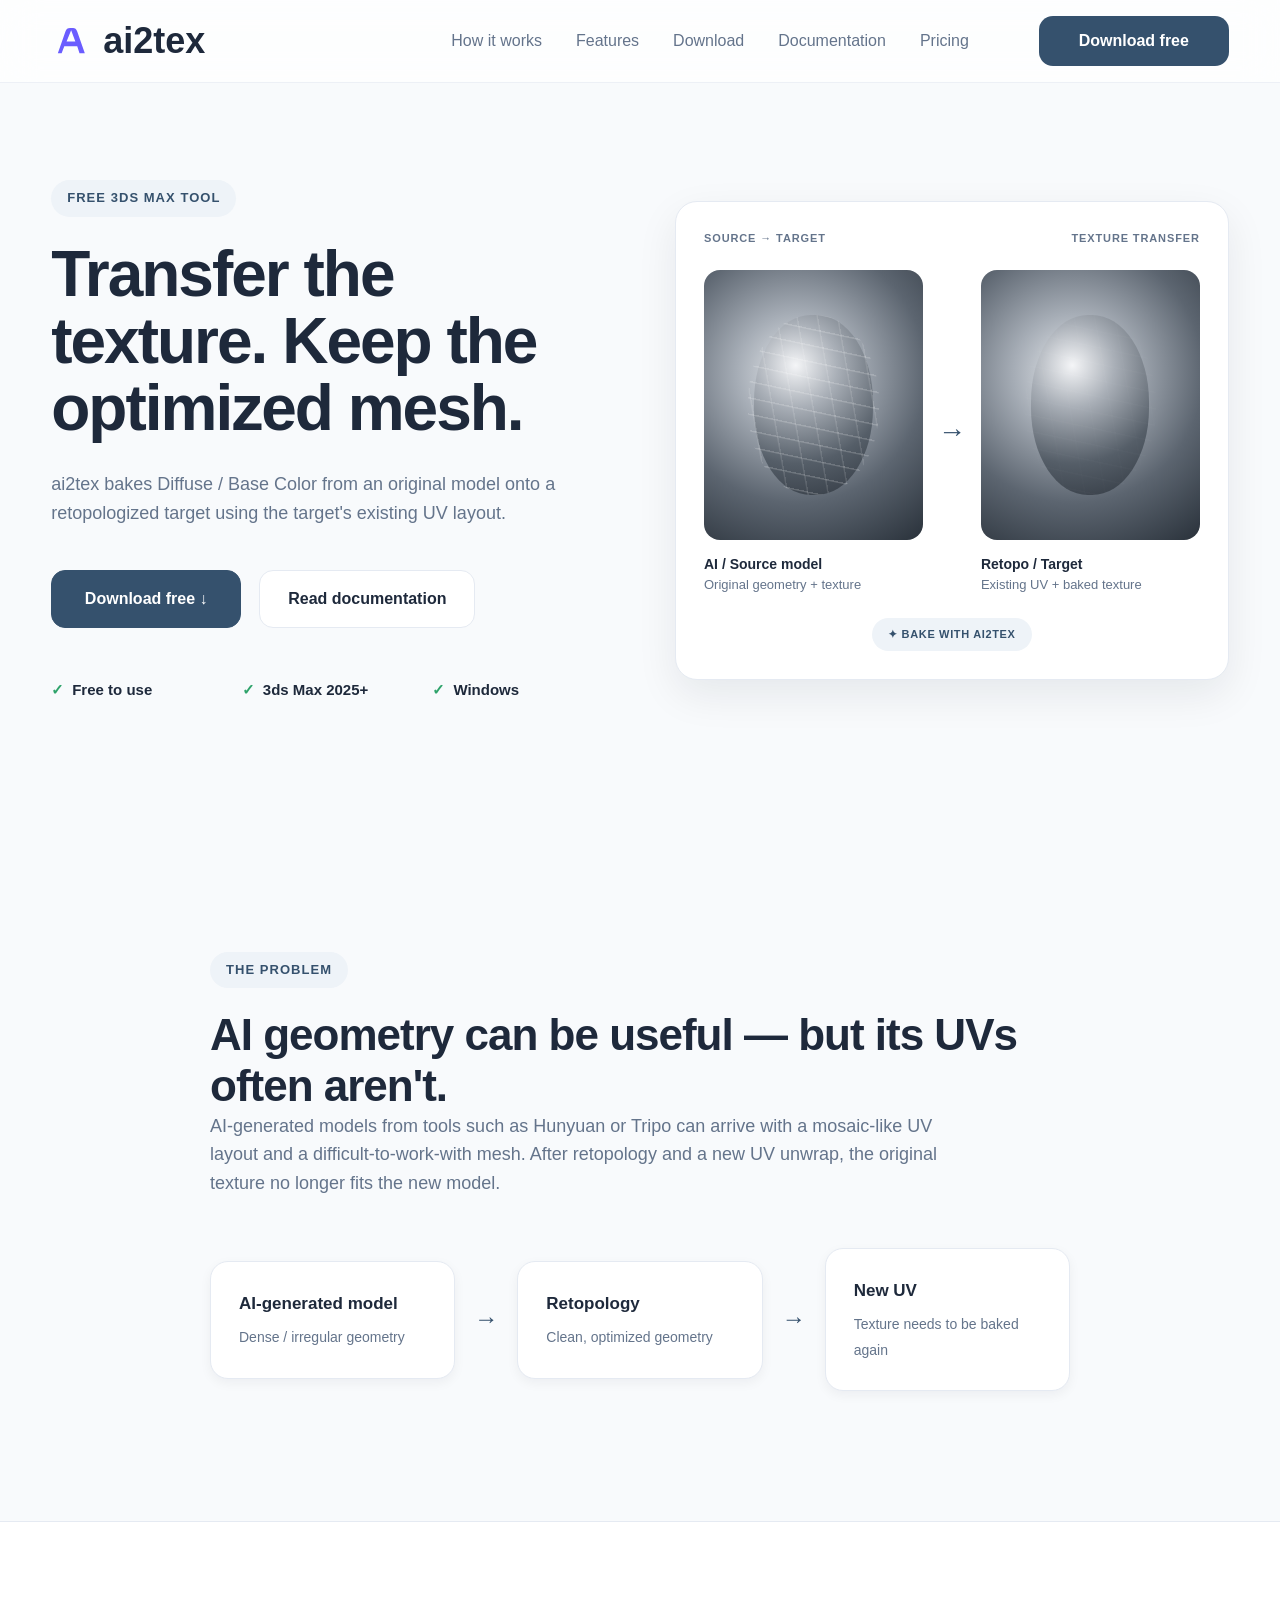
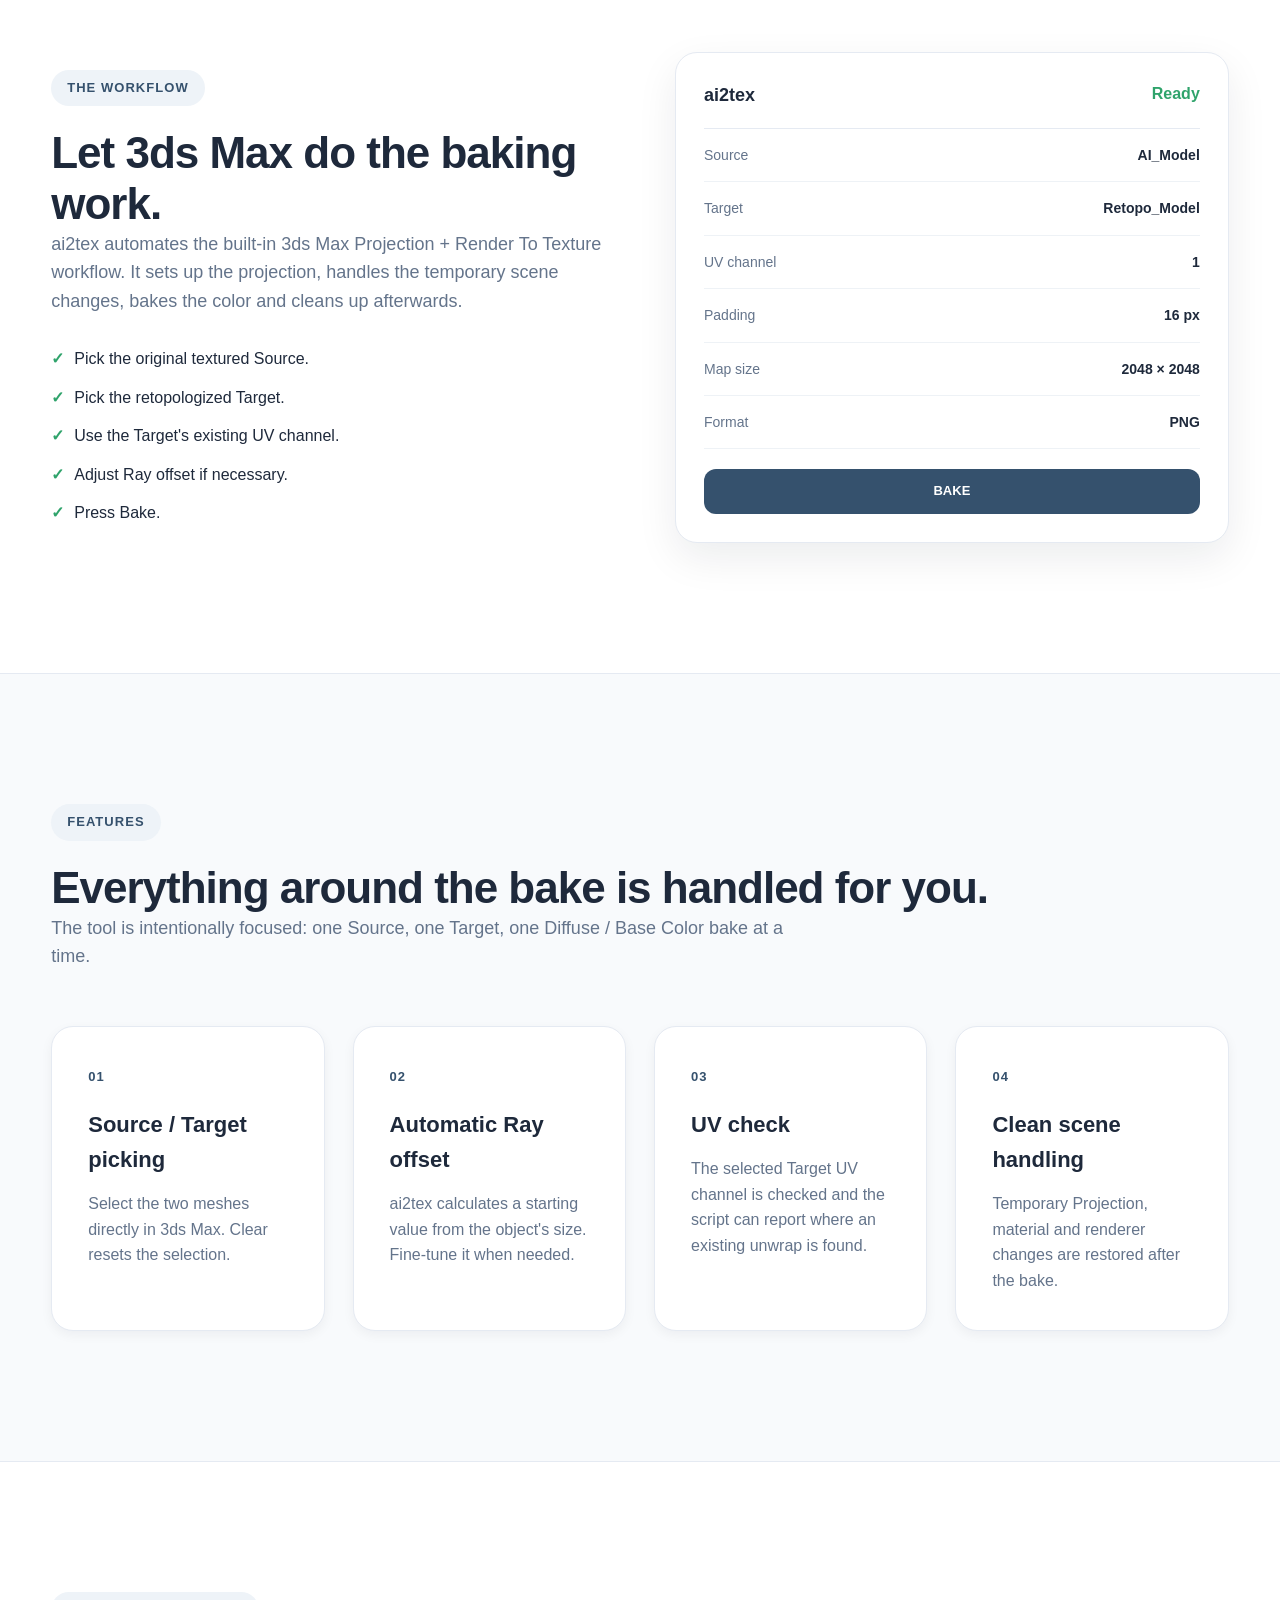
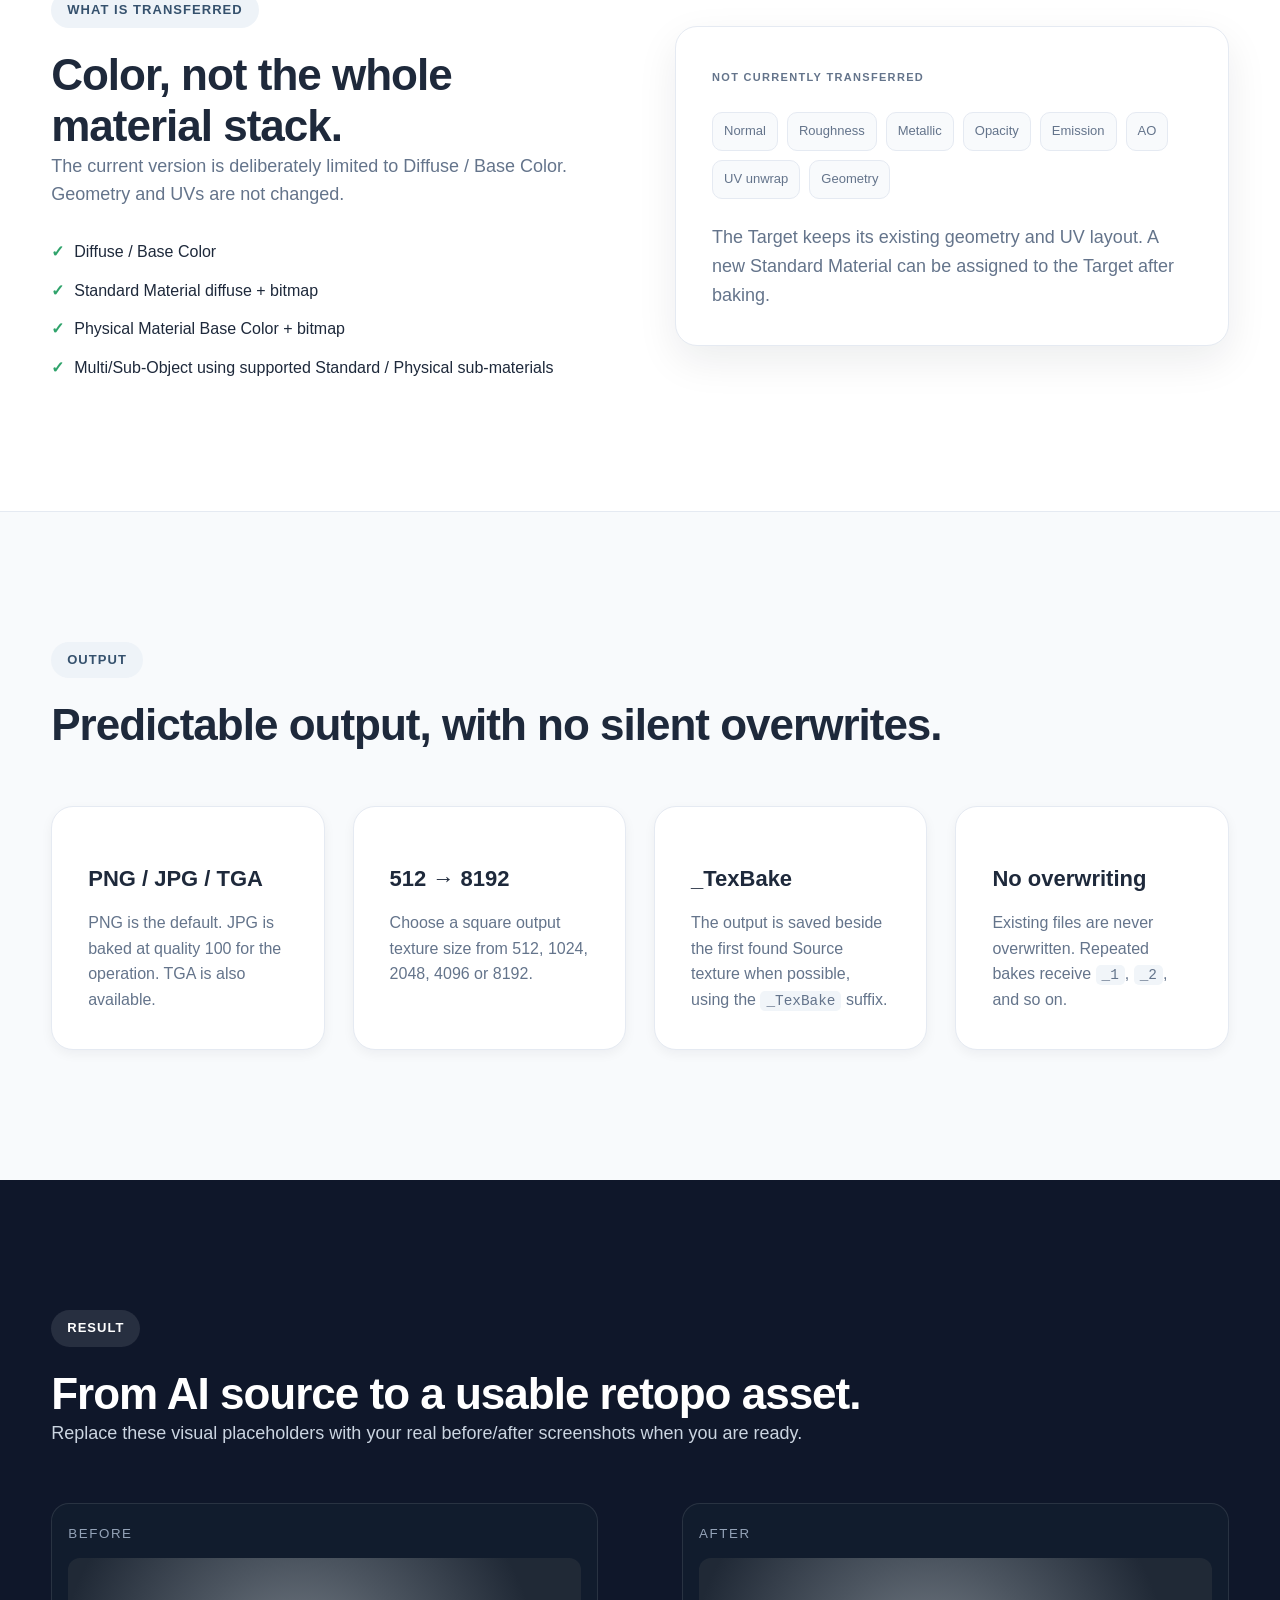
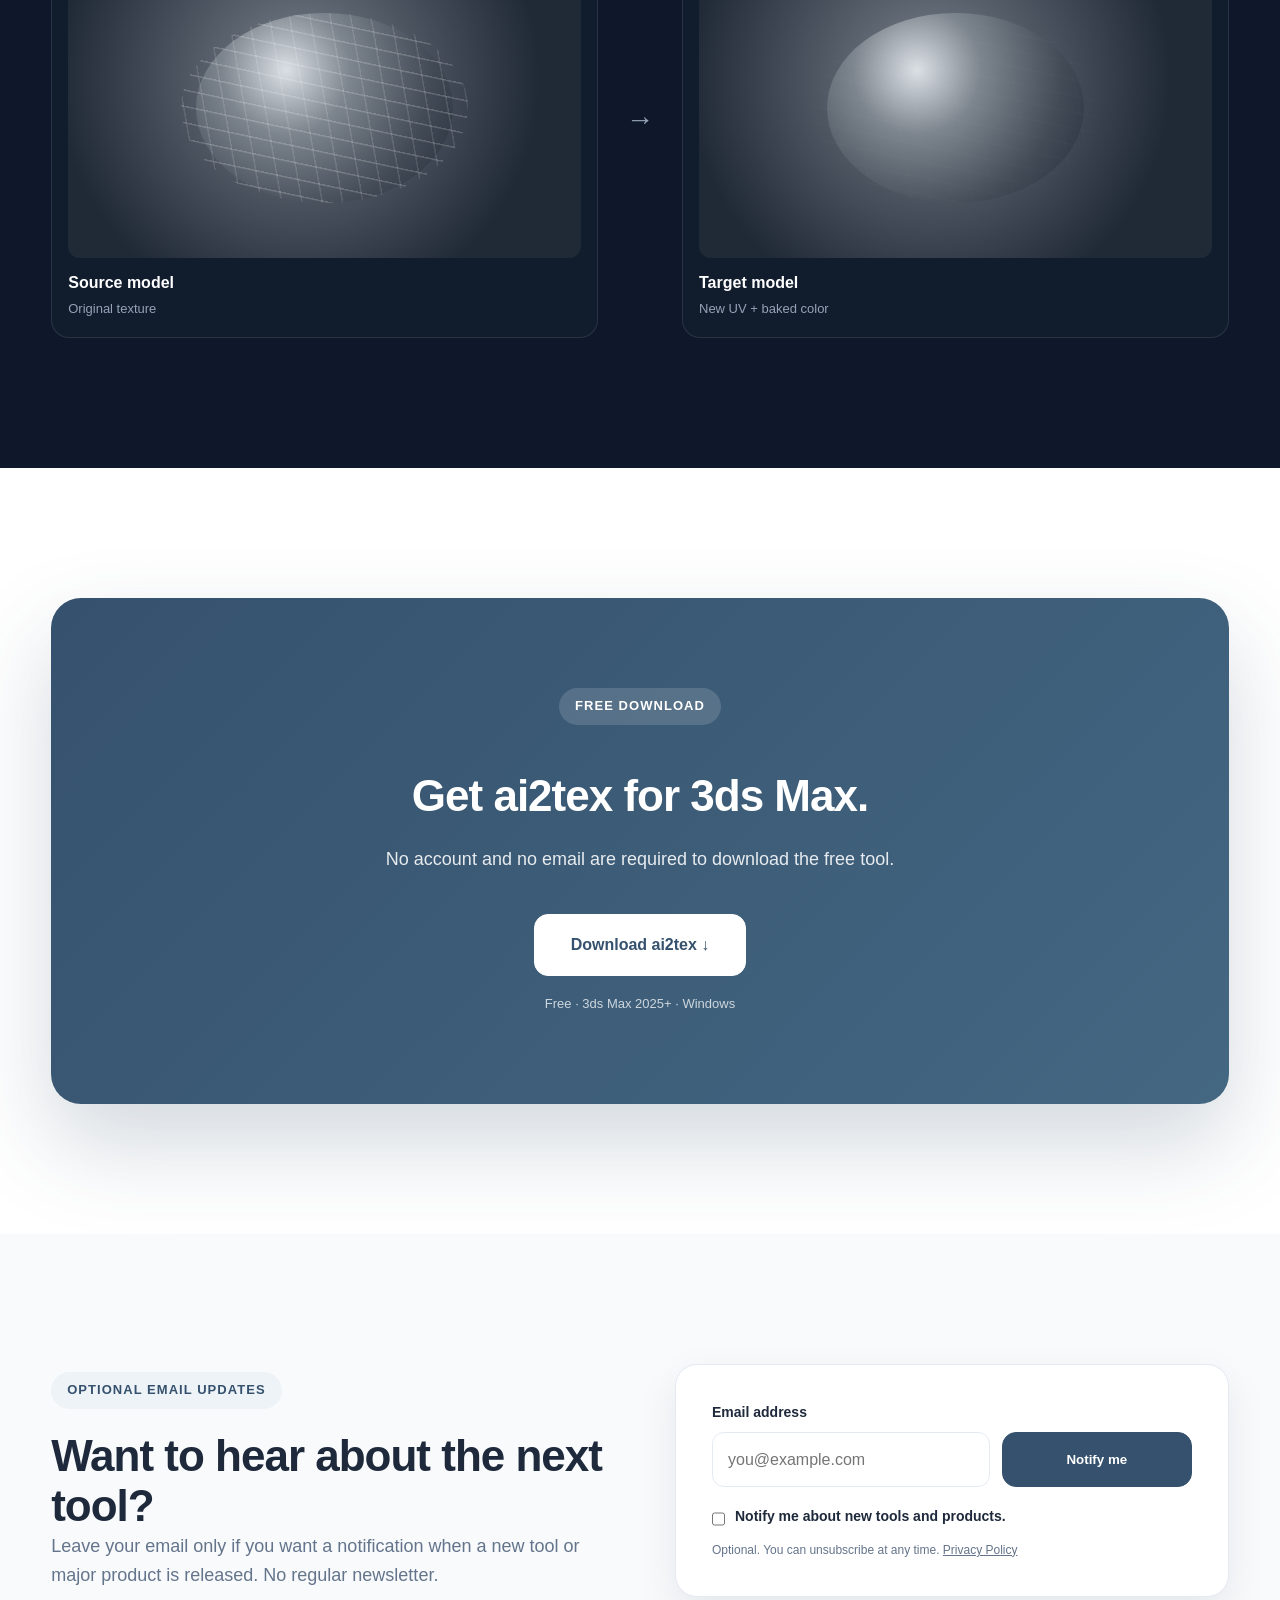
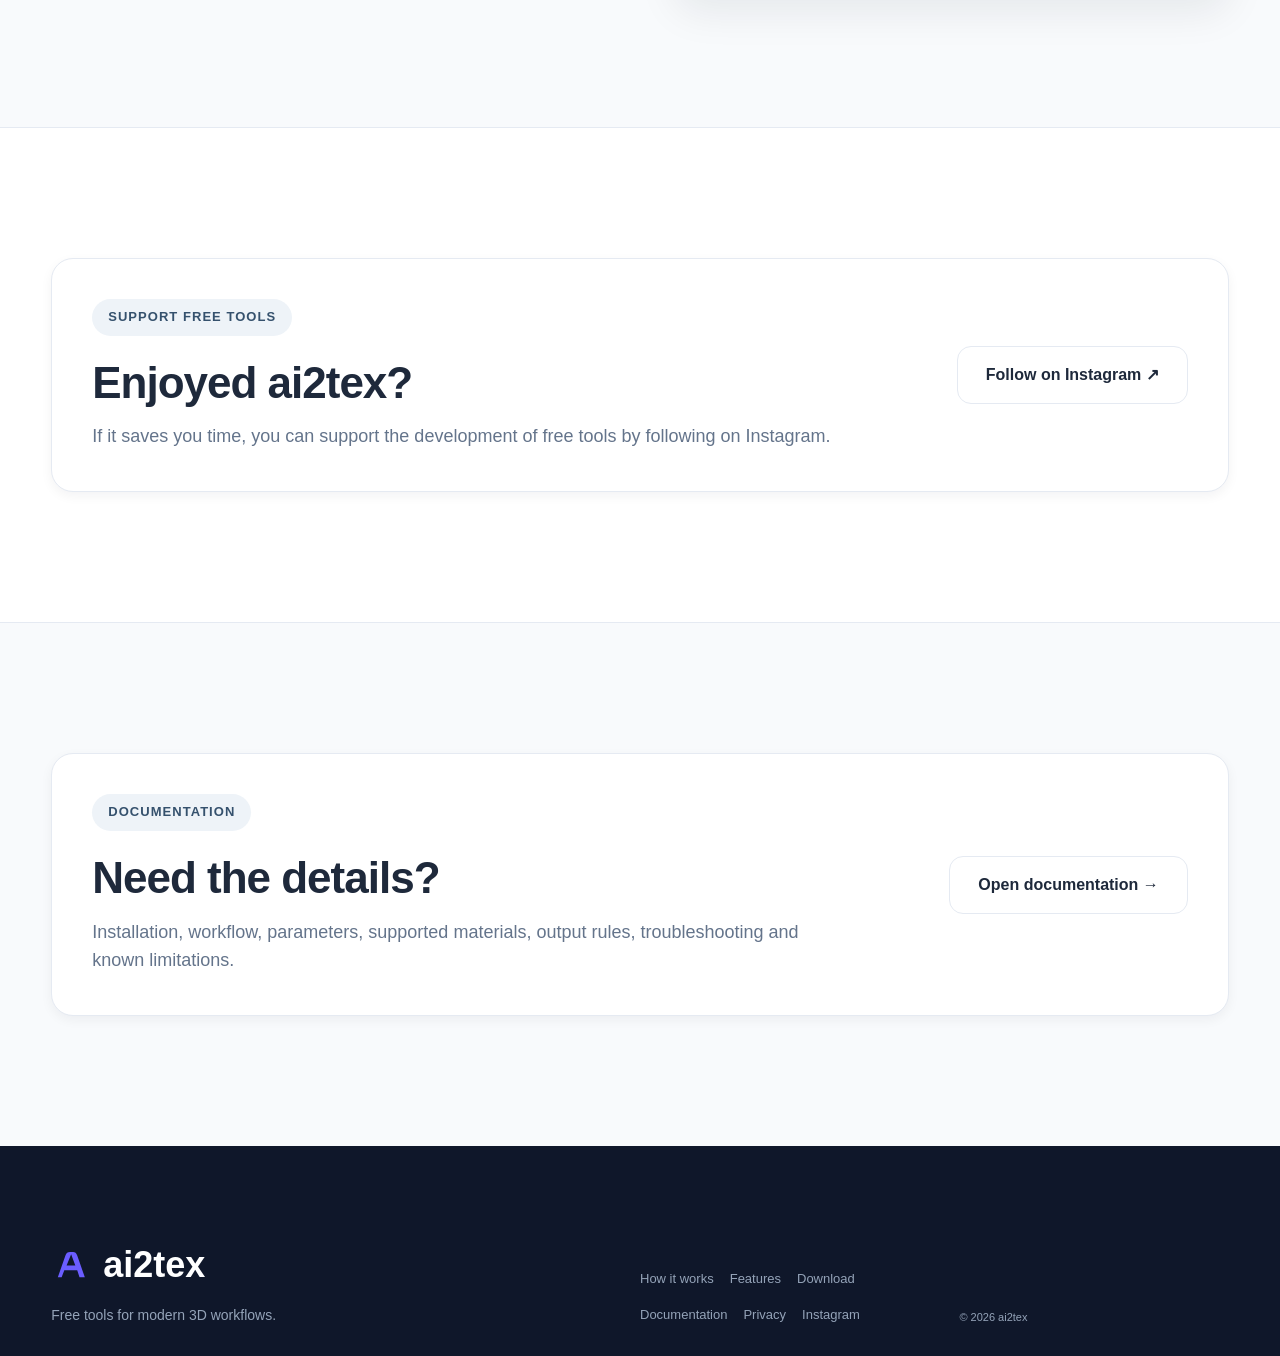
==== commit 71bb483b: "Add files via upload" ====
--- a/ai2tex/index.html
+++ b/ai2tex/index.html
@@ -7,10 +7,10 @@
 <link rel="icon" href="assets/logo-light.svg" type="image/svg+xml"><link rel="stylesheet" href="style.css">
 </head>
 <body>
-<header class="header"><div class="container nav"><a class="brand" href="index.html"><img class="brand-mark" src="assets/logo-mark.svg" alt=""><span>ai2tex</span></a><nav class="navlinks"><a href="#how">How it works</a><a href="#features">Features</a><a href="#download">Download</a><a href="documentation.html">Documentation</a></nav><a class="navbtn" href="#download">Download free</a></div></header>
+<header class="header"><div class="container nav"><a class="brand" href="index.html"><img class="brand-mark" src="assets/logo-mark.svg" alt=""><span>ai2tex</span></a><nav class="navlinks"><a href="#how">How it works</a><a href="#features">Features</a><a href="#download">Download</a><a href="documentation.html">Documentation</a><a href="pricing.html">Pricing</a></nav><a class="navbtn" href="#download">Download free</a></div></header>
 <main>
 <section class="hero"><div class="container hero-grid"><div>
-<img class="hero-logo" src="assets/logo-light.svg" alt="ai2tex — AI 3D Texture Transfer Tool"><div class="eyebrow">FREE 3DS MAX TOOL</div><h1>Transfer the texture. Keep the optimized mesh.</h1>
+<div class="eyebrow">FREE 3DS MAX TOOL</div><h1>Transfer the texture. Keep the optimized mesh.</h1>
 <p class="lead">ai2tex bakes Diffuse / Base Color from an original model onto a retopologized target using the target's existing UV layout.</p>
 <div class="actions"><a class="btn primary" href="#download">Download free ↓</a><a class="btn secondary" href="documentation.html">Read documentation</a></div>
 <div class="meta"><span>Free to use</span><span>3ds Max 2025+</span><span>Windows</span></div>
--- a/ai2tex/style.css
+++ b/ai2tex/style.css
@@ -3,7 +3,7 @@
 html{scroll-behavior:smooth}body{font-family:"Inter",sans-serif;background:var(--background);color:var(--text);line-height:1.6;overflow-x:hidden}a{color:inherit;text-decoration:none}img{display:block;max-width:100%;height:auto}.container{width:min(var(--container),92%);margin:auto}.narrow{max-width:860px}h1{font-size:64px;line-height:1.05;font-weight:800;letter-spacing:-2px}h2{font-size:44px;line-height:1.15;font-weight:700;letter-spacing:-1px}h3{font-size:22px;font-weight:700}p{color:var(--text-light);font-size:18px}
 .header{position:fixed;width:100%;top:0;left:0;z-index:1000;backdrop-filter:blur(18px);background:rgba(255,255,255,.75);border-bottom:1px solid rgba(229,234,242,.7)}.nav{display:flex;align-items:center;justify-content:space-between;height:82px}.brand{display:flex;align-items:center;gap:14px;font-weight:700;font-size:36px;flex-shrink:0}.brand-mark{width:38px;height:38px;object-fit:contain;flex-shrink:0}.navlinks{display:flex;align-items:center;gap:34px;margin-left:auto}.navlinks a{color:var(--text-light);font-size:16px;transition:.25s}.navlinks a:hover{color:var(--text)}.navbtn{display:inline-flex;align-items:center;justify-content:center;min-width:190px;padding:12px 22px;border-radius:14px;background:var(--primary);color:#fff;font-weight:600;margin-left:70px;transition:.25s}.navbtn:hover{background:var(--primary-hover);transform:translateY(-2px);box-shadow:var(--shadow-medium)}
 .btn{display:inline-flex;align-items:center;justify-content:center;gap:10px;border-radius:14px;transition:.25s;font-weight:600;white-space:nowrap;min-width:190px;padding:15px 28px;border:1px solid var(--border)}.btn.primary{background:var(--primary);color:#fff;border-color:var(--primary)}.btn.primary:hover{background:var(--primary-hover);transform:translateY(-2px);box-shadow:var(--shadow-medium)}.btn.secondary{background:#fff;color:var(--text);border-color:var(--border)}.btn.secondary:hover{transform:translateY(-2px);box-shadow:var(--shadow-small)}.btn.large{padding:17px 36px}
-.hero{padding-top:180px;padding-bottom:120px}.hero-grid{display:grid;grid-template-columns:1fr 1fr;gap:70px;align-items:center}.hero-logo{width:330px;margin-bottom:28px}.eyebrow{display:inline-flex;padding:8px 16px;border-radius:100px;background:#EEF3F8;color:var(--primary);font-size:13px;font-weight:700;letter-spacing:.08em;text-transform:uppercase;margin-bottom:22px}.hero .eyebrow{margin-bottom:28px}.lead{margin-top:28px;max-width:620px}.actions{display:flex;gap:18px;margin-top:42px}.meta{display:grid;grid-template-columns:repeat(3,1fr);gap:18px;margin-top:50px;color:var(--text);font-weight:600;font-size:15px}.meta span::before{content:"✓";color:var(--success);margin-right:8px}
+.hero{padding-top:180px;padding-bottom:120px}.hero-grid{display:grid;grid-template-columns:1fr 1fr;gap:70px;align-items:center}.hero-logo{display:none}.eyebrow{display:inline-flex;padding:8px 16px;border-radius:100px;background:#EEF3F8;color:var(--primary);font-size:13px;font-weight:700;letter-spacing:.08em;text-transform:uppercase;margin-bottom:22px}.hero .eyebrow{margin-bottom:24px}.lead{margin-top:28px;max-width:620px}.actions{display:flex;gap:18px;margin-top:42px}.meta{display:grid;grid-template-columns:repeat(3,1fr);gap:18px;margin-top:50px;color:var(--text);font-weight:600;font-size:15px}.meta span::before{content:"✓";color:var(--success);margin-right:8px}
 .hero-visual{position:relative;background:#fff;border:1px solid var(--border);border-radius:22px;padding:28px;box-shadow:var(--shadow-medium)}.visual-title{display:flex;justify-content:space-between;color:var(--text-light);font-size:11px;font-weight:700;letter-spacing:.08em;margin-bottom:22px}.models{display:grid;grid-template-columns:1fr 34px 1fr;gap:12px;align-items:center}.model{height:270px;border-radius:16px;background:radial-gradient(circle at 42% 38%,#e6e9ed,#a6adb6 28%,#5c6570 62%,#29313a);position:relative;overflow:hidden}.model:before{content:"";position:absolute;inset:45px 23%;border-radius:48%;background:radial-gradient(circle at 35% 28%,#f4f5f7,#a9afb7 28%,#555e68 65%,#303740)}.model:after{content:"";position:absolute;inset:45px 20%;border-radius:48%;background:repeating-linear-gradient(12deg,transparent 0 14px,rgba(255,255,255,.18) 15px 16px),repeating-linear-gradient(80deg,transparent 0 18px,rgba(255,255,255,.12) 19px 20px)}.model.target:after{opacity:.08}.arrow{font-size:28px;color:var(--primary);text-align:center}.model-label{font-weight:700;font-size:14px;margin-top:13px}.model-note{font-size:13px;color:var(--text-light)}.bake-pill{margin:22px auto 0;width:max-content;padding:8px 16px;border-radius:999px;background:#EEF3F8;color:var(--primary);font-size:11px;font-weight:700;letter-spacing:.06em}
 .section{padding:130px 0}.soft{background:#fff;border-top:1px solid var(--border);border-bottom:1px solid var(--border)}.body{max-width:760px}.two{display:grid;grid-template-columns:1fr 1fr;gap:70px;align-items:center}.clean{list-style:none;margin-top:30px;display:grid;gap:13px}.clean li{font-size:16px;color:var(--text)}.clean li::before{content:"✓";color:var(--success);font-weight:800;margin-right:10px}.flow{display:grid;grid-template-columns:1fr 34px 1fr 34px 1fr;gap:14px;align-items:center;margin-top:50px}.flow-card{background:#fff;border:1px solid var(--border);border-radius:18px;padding:28px;box-shadow:var(--shadow-small)}.flow-card b{display:block;font-size:17px;margin-bottom:7px}.flow-card span{font-size:14px;color:var(--text-light)}.flow-arrow{font-style:normal;text-align:center;color:var(--primary);font-size:24px}.ui,.scope,.email{background:#fff;border:1px solid var(--border);border-radius:22px;padding:28px;box-shadow:var(--shadow-medium)}.ui-head{display:flex;justify-content:space-between;padding-bottom:18px;border-bottom:1px solid var(--border)}.ui-head b{font-size:18px}.ui-head span{color:var(--success);font-weight:700}.ui-row{display:flex;justify-content:space-between;padding:15px 0;border-bottom:1px solid #EEF2F6;font-size:14px}.ui-row span{color:var(--text-light)}.fake{margin-top:20px;background:var(--primary);color:#fff;text-align:center;border-radius:12px;padding:12px;font-weight:700;font-size:13px}.cards{display:grid;gap:28px;margin-top:55px}.four{grid-template-columns:repeat(4,1fr)}.card{background:#fff;border:1px solid var(--border);border-radius:22px;padding:36px;transition:.28s ease;box-shadow:var(--shadow-small)}.card:hover{transform:translateY(-6px);box-shadow:var(--shadow-large)}.card strong{color:var(--primary);font-size:13px;letter-spacing:.08em}.card h3{margin:18px 0 14px}.card p{font-size:16px}.scope{padding:36px}.scope small{color:var(--text-light);font-size:11px;letter-spacing:.12em;font-weight:700}.tags{display:flex;flex-wrap:wrap;gap:9px;margin:24px 0}.tag{padding:8px 11px;border:1px solid var(--border);border-radius:10px;color:var(--text-light);font-size:13px;background:#F8FAFC}.code{font-family:ui-monospace,SFMono-Regular,Consolas,monospace;font-size:.9em;background:#F1F5F9;padding:2px 6px;border-radius:5px}
 .dark{background:#0F172A;color:#fff}.dark .eyebrow{background:rgba(255,255,255,.10);color:#fff}.dark .section-intro{color:#CBD5E1}.result{display:grid;grid-template-columns:1fr 40px 1fr;gap:22px;align-items:center;margin-top:55px}.result-card{background:#111C2D;border:1px solid rgba(255,255,255,.10);border-radius:18px;padding:16px}.result-card small{color:#94A3B8;letter-spacing:.12em}.render{height:300px;margin:12px 0;border-radius:12px;background:radial-gradient(circle at 45% 40%,#7b838c,#4c5560 35%,#202936 72%);position:relative;overflow:hidden}.render:before{content:"";position:absolute;inset:55px 25%;border-radius:50%;background:radial-gradient(circle at 35% 30%,#dbe0e5,#7d858e 30%,#424b56 68%,#222b37)}.render:after{content:"";position:absolute;inset:55px 22%;border-radius:50%;background:repeating-linear-gradient(12deg,transparent 0 14px,rgba(255,255,255,.18) 15px 16px),repeating-linear-gradient(80deg,transparent 0 18px,rgba(255,255,255,.12) 19px 20px)}.clean-render:after{opacity:.08}.result-card b{display:block}.result-card span{font-size:13px;color:#94A3B8}.result>i{font-style:normal;font-size:28px;color:#94A3B8;text-align:center}
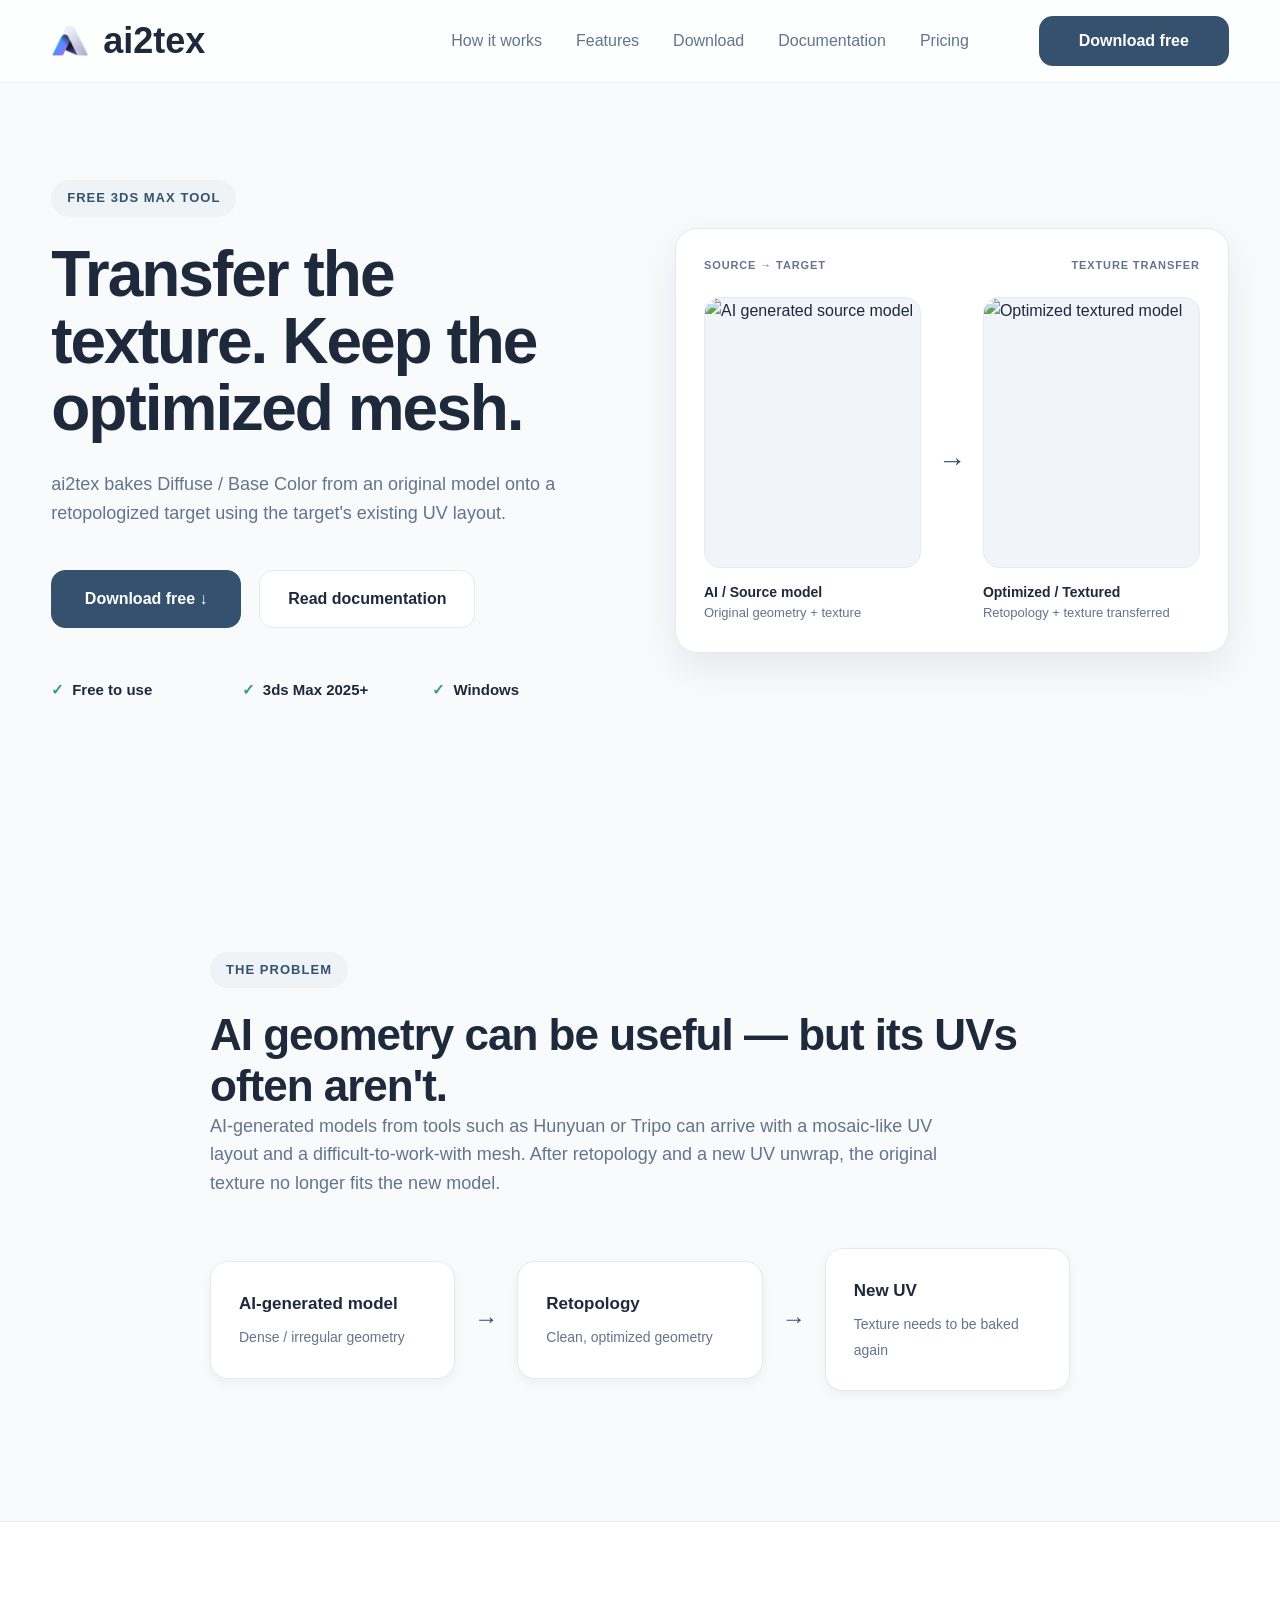
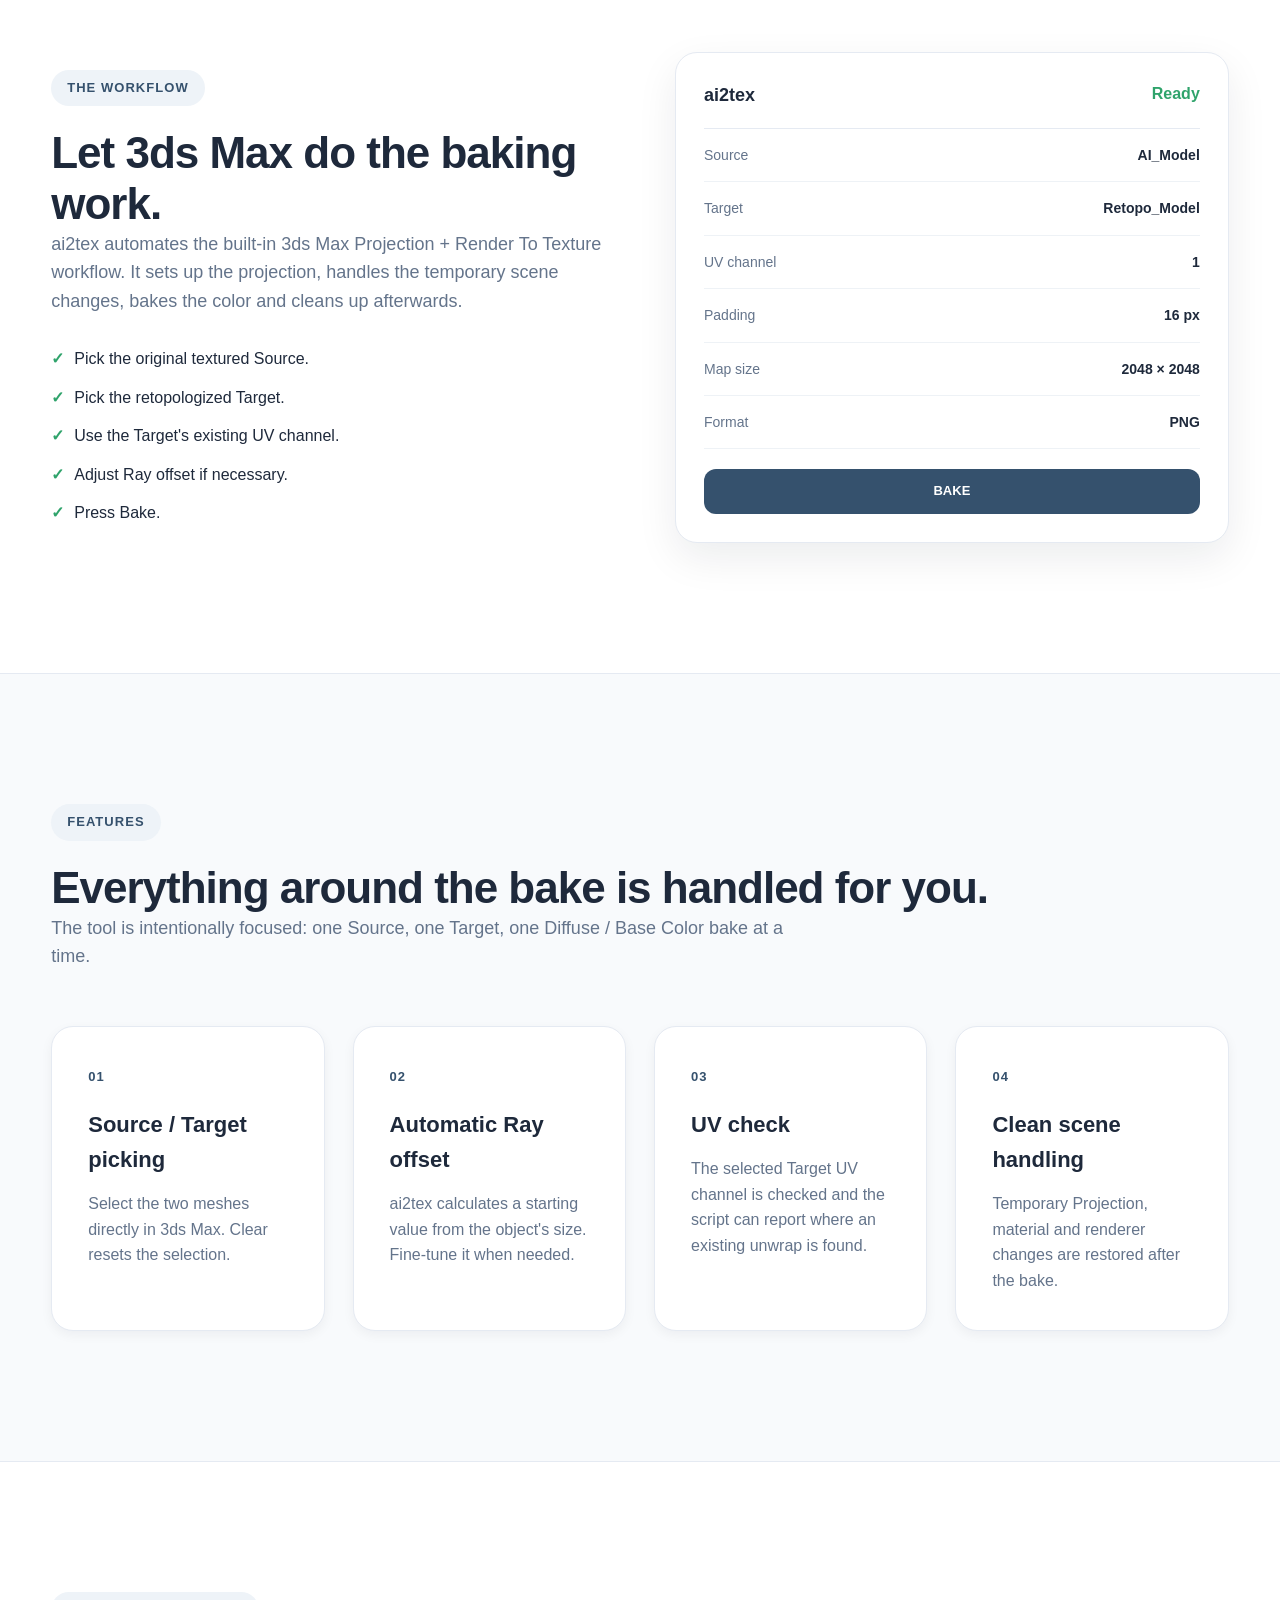
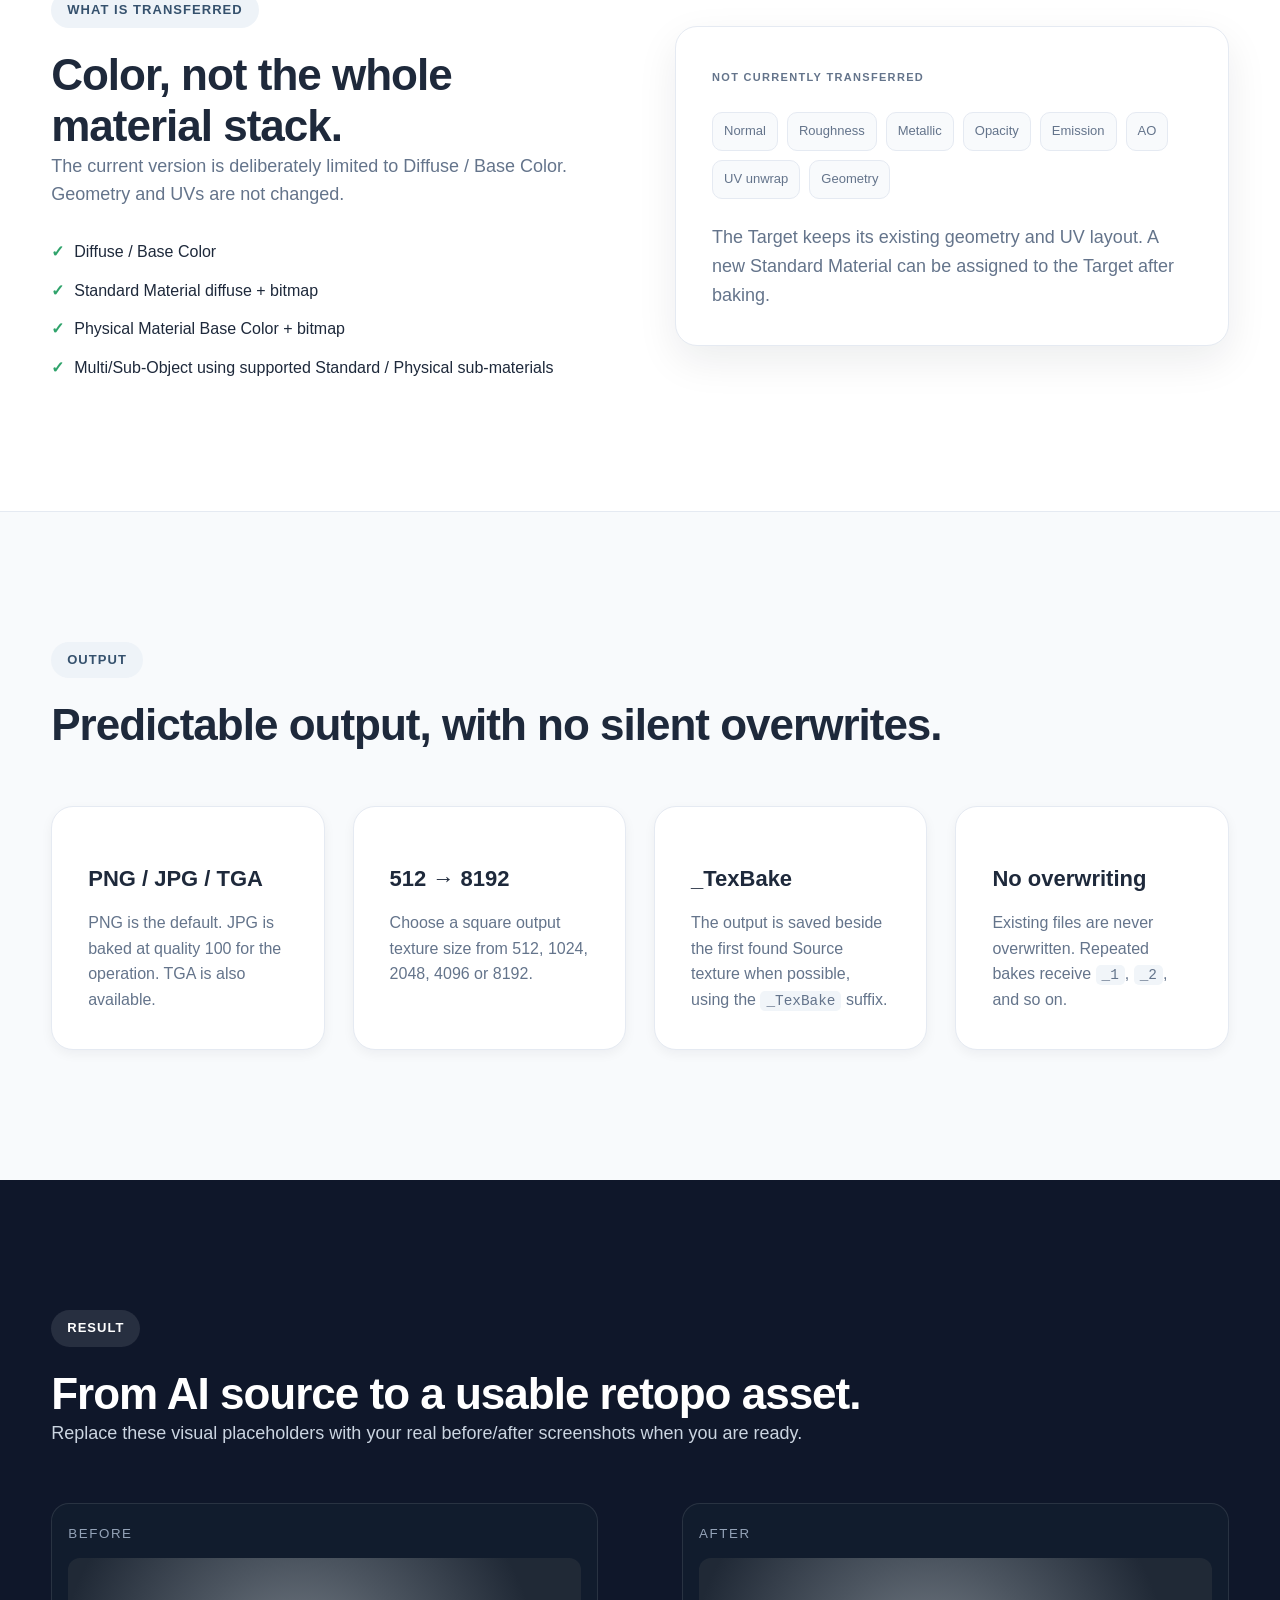
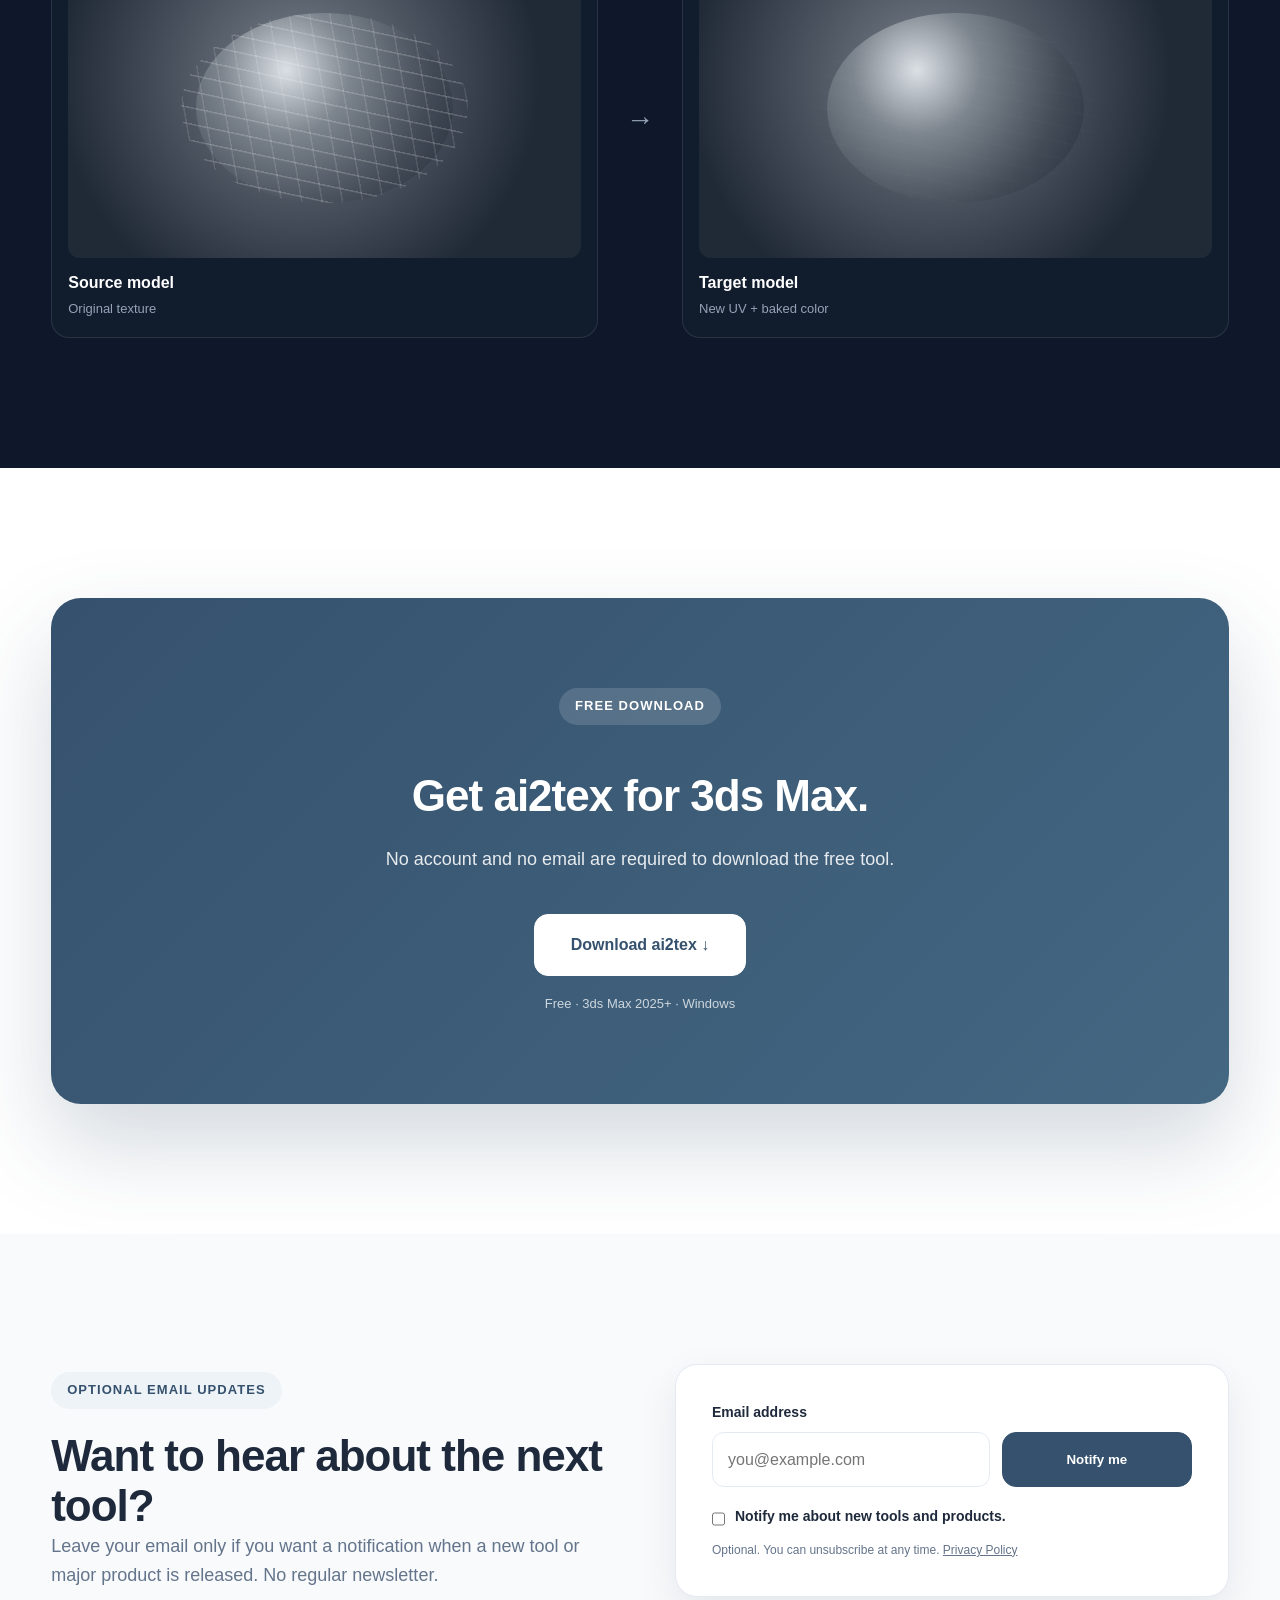
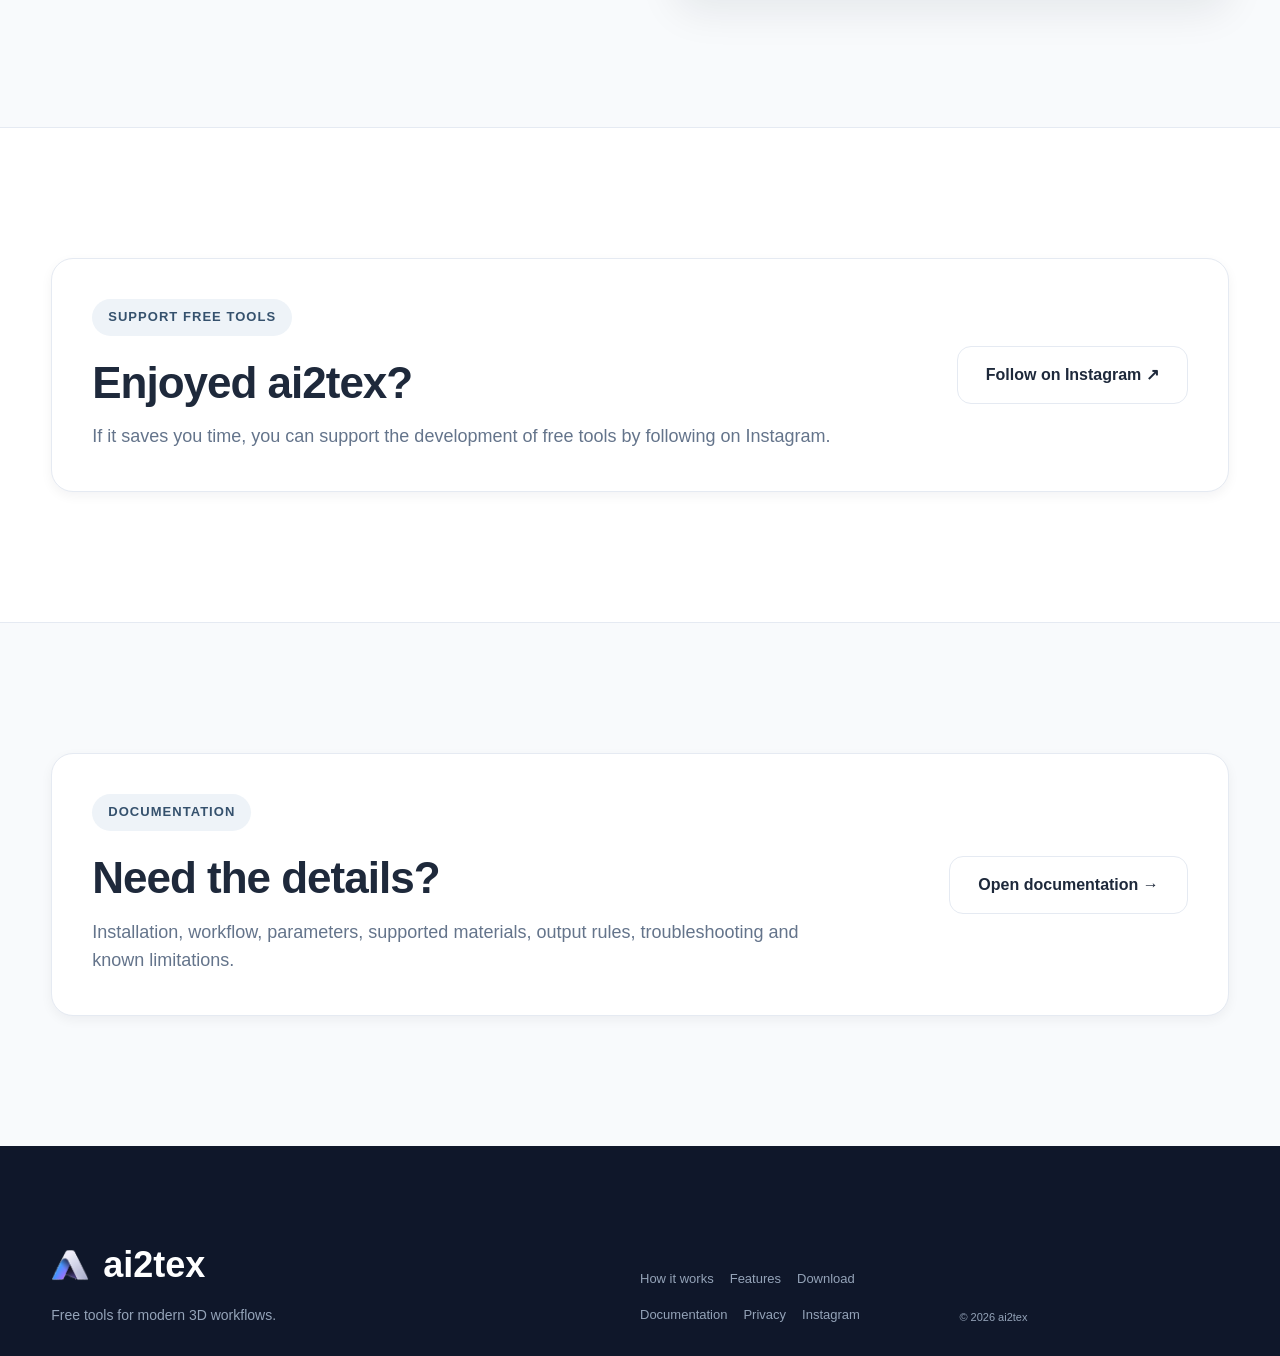
==== commit 787ab54d: "Add files via upload" ====
--- a/ai2tex/index.html
+++ b/ai2tex/index.html
@@ -14,7 +14,28 @@
 <p class="lead">ai2tex bakes Diffuse / Base Color from an original model onto a retopologized target using the target's existing UV layout.</p>
 <div class="actions"><a class="btn primary" href="#download">Download free ↓</a><a class="btn secondary" href="documentation.html">Read documentation</a></div>
 <div class="meta"><span>Free to use</span><span>3ds Max 2025+</span><span>Windows</span></div>
-</div><div class="hero-visual"><div class="visual-title"><span>SOURCE → TARGET</span><span>TEXTURE TRANSFER</span></div><div class="models"><div><div class="model"></div><div class="model-label">AI / Source model</div><div class="model-note">Original geometry + texture</div></div><div class="arrow">→</div><div><div class="model target"></div><div class="model-label">Retopo / Target</div><div class="model-note">Existing UV + baked texture</div></div></div><div class="bake-pill">✦ BAKE WITH AI2TEX</div></div>
+</div><div class="hero-visual"><div class="visual-title"><span>SOURCE → TARGET</span><span>TEXTURE TRANSFER</span></div>
+<div class="models">
+
+  <div class="model-card">
+    <div class="model-image">
+      <img src="assets/ai2tex-before.jpg" alt="AI generated source model">
+    </div>
+    <div class="model-label">AI / Source model</div>
+    <div class="model-note">Original geometry + texture</div>
+  </div>
+
+  <div class="arrow">→</div>
+
+  <div class="model-card">
+    <div class="model-image">
+      <img src="assets/ai2tex-after.jpg" alt="Optimized textured model">
+    </div>
+    <div class="model-label">Optimized / Textured</div>
+    <div class="model-note">Retopology + texture transferred</div>
+  </div>
+
+</div>
 </div></section>
 
 <section class="section"><div class="container narrow"><div class="eyebrow">THE PROBLEM</div><h2>AI geometry can be useful — but its UVs often aren't.</h2><p class="body">AI-generated models from tools such as Hunyuan or Tripo can arrive with a mosaic-like UV layout and a difficult-to-work-with mesh. After retopology and a new UV unwrap, the original texture no longer fits the new model.</p><div class="flow"><div class="flow-card"><b>AI-generated model</b><span>Dense / irregular geometry</span></div><i class="flow-arrow">→</i><div class="flow-card"><b>Retopology</b><span>Clean, optimized geometry</span></div><i class="flow-arrow">→</i><div class="flow-card"><b>New UV</b><span>Texture needs to be baked again</span></div></div></div></section>
--- a/ai2tex/style.css
+++ b/ai2tex/style.css
@@ -1,15 +1,1126 @@
-*,:before,:after{margin:0;padding:0;box-sizing:border-box}
-:root{--primary:#35516D;--primary-hover:#446782;--background:#F8FAFC;--surface:#FFF;--border:#E5EAF2;--text:#1E293B;--text-light:#64748B;--success:#2FA36B;--radius:18px;--shadow-small:0 4px 12px rgba(15,23,42,.05);--shadow-medium:0 15px 40px rgba(15,23,42,.08);--shadow-large:0 35px 80px rgba(15,23,42,.12);--container:1240px}
-html{scroll-behavior:smooth}body{font-family:"Inter",sans-serif;background:var(--background);color:var(--text);line-height:1.6;overflow-x:hidden}a{color:inherit;text-decoration:none}img{display:block;max-width:100%;height:auto}.container{width:min(var(--container),92%);margin:auto}.narrow{max-width:860px}h1{font-size:64px;line-height:1.05;font-weight:800;letter-spacing:-2px}h2{font-size:44px;line-height:1.15;font-weight:700;letter-spacing:-1px}h3{font-size:22px;font-weight:700}p{color:var(--text-light);font-size:18px}
-.header{position:fixed;width:100%;top:0;left:0;z-index:1000;backdrop-filter:blur(18px);background:rgba(255,255,255,.75);border-bottom:1px solid rgba(229,234,242,.7)}.nav{display:flex;align-items:center;justify-content:space-between;height:82px}.brand{display:flex;align-items:center;gap:14px;font-weight:700;font-size:36px;flex-shrink:0}.brand-mark{width:38px;height:38px;object-fit:contain;flex-shrink:0}.navlinks{display:flex;align-items:center;gap:34px;margin-left:auto}.navlinks a{color:var(--text-light);font-size:16px;transition:.25s}.navlinks a:hover{color:var(--text)}.navbtn{display:inline-flex;align-items:center;justify-content:center;min-width:190px;padding:12px 22px;border-radius:14px;background:var(--primary);color:#fff;font-weight:600;margin-left:70px;transition:.25s}.navbtn:hover{background:var(--primary-hover);transform:translateY(-2px);box-shadow:var(--shadow-medium)}
-.btn{display:inline-flex;align-items:center;justify-content:center;gap:10px;border-radius:14px;transition:.25s;font-weight:600;white-space:nowrap;min-width:190px;padding:15px 28px;border:1px solid var(--border)}.btn.primary{background:var(--primary);color:#fff;border-color:var(--primary)}.btn.primary:hover{background:var(--primary-hover);transform:translateY(-2px);box-shadow:var(--shadow-medium)}.btn.secondary{background:#fff;color:var(--text);border-color:var(--border)}.btn.secondary:hover{transform:translateY(-2px);box-shadow:var(--shadow-small)}.btn.large{padding:17px 36px}
-.hero{padding-top:180px;padding-bottom:120px}.hero-grid{display:grid;grid-template-columns:1fr 1fr;gap:70px;align-items:center}.hero-logo{display:none}.eyebrow{display:inline-flex;padding:8px 16px;border-radius:100px;background:#EEF3F8;color:var(--primary);font-size:13px;font-weight:700;letter-spacing:.08em;text-transform:uppercase;margin-bottom:22px}.hero .eyebrow{margin-bottom:24px}.lead{margin-top:28px;max-width:620px}.actions{display:flex;gap:18px;margin-top:42px}.meta{display:grid;grid-template-columns:repeat(3,1fr);gap:18px;margin-top:50px;color:var(--text);font-weight:600;font-size:15px}.meta span::before{content:"✓";color:var(--success);margin-right:8px}
-.hero-visual{position:relative;background:#fff;border:1px solid var(--border);border-radius:22px;padding:28px;box-shadow:var(--shadow-medium)}.visual-title{display:flex;justify-content:space-between;color:var(--text-light);font-size:11px;font-weight:700;letter-spacing:.08em;margin-bottom:22px}.models{display:grid;grid-template-columns:1fr 34px 1fr;gap:12px;align-items:center}.model{height:270px;border-radius:16px;background:radial-gradient(circle at 42% 38%,#e6e9ed,#a6adb6 28%,#5c6570 62%,#29313a);position:relative;overflow:hidden}.model:before{content:"";position:absolute;inset:45px 23%;border-radius:48%;background:radial-gradient(circle at 35% 28%,#f4f5f7,#a9afb7 28%,#555e68 65%,#303740)}.model:after{content:"";position:absolute;inset:45px 20%;border-radius:48%;background:repeating-linear-gradient(12deg,transparent 0 14px,rgba(255,255,255,.18) 15px 16px),repeating-linear-gradient(80deg,transparent 0 18px,rgba(255,255,255,.12) 19px 20px)}.model.target:after{opacity:.08}.arrow{font-size:28px;color:var(--primary);text-align:center}.model-label{font-weight:700;font-size:14px;margin-top:13px}.model-note{font-size:13px;color:var(--text-light)}.bake-pill{margin:22px auto 0;width:max-content;padding:8px 16px;border-radius:999px;background:#EEF3F8;color:var(--primary);font-size:11px;font-weight:700;letter-spacing:.06em}
-.section{padding:130px 0}.soft{background:#fff;border-top:1px solid var(--border);border-bottom:1px solid var(--border)}.body{max-width:760px}.two{display:grid;grid-template-columns:1fr 1fr;gap:70px;align-items:center}.clean{list-style:none;margin-top:30px;display:grid;gap:13px}.clean li{font-size:16px;color:var(--text)}.clean li::before{content:"✓";color:var(--success);font-weight:800;margin-right:10px}.flow{display:grid;grid-template-columns:1fr 34px 1fr 34px 1fr;gap:14px;align-items:center;margin-top:50px}.flow-card{background:#fff;border:1px solid var(--border);border-radius:18px;padding:28px;box-shadow:var(--shadow-small)}.flow-card b{display:block;font-size:17px;margin-bottom:7px}.flow-card span{font-size:14px;color:var(--text-light)}.flow-arrow{font-style:normal;text-align:center;color:var(--primary);font-size:24px}.ui,.scope,.email{background:#fff;border:1px solid var(--border);border-radius:22px;padding:28px;box-shadow:var(--shadow-medium)}.ui-head{display:flex;justify-content:space-between;padding-bottom:18px;border-bottom:1px solid var(--border)}.ui-head b{font-size:18px}.ui-head span{color:var(--success);font-weight:700}.ui-row{display:flex;justify-content:space-between;padding:15px 0;border-bottom:1px solid #EEF2F6;font-size:14px}.ui-row span{color:var(--text-light)}.fake{margin-top:20px;background:var(--primary);color:#fff;text-align:center;border-radius:12px;padding:12px;font-weight:700;font-size:13px}.cards{display:grid;gap:28px;margin-top:55px}.four{grid-template-columns:repeat(4,1fr)}.card{background:#fff;border:1px solid var(--border);border-radius:22px;padding:36px;transition:.28s ease;box-shadow:var(--shadow-small)}.card:hover{transform:translateY(-6px);box-shadow:var(--shadow-large)}.card strong{color:var(--primary);font-size:13px;letter-spacing:.08em}.card h3{margin:18px 0 14px}.card p{font-size:16px}.scope{padding:36px}.scope small{color:var(--text-light);font-size:11px;letter-spacing:.12em;font-weight:700}.tags{display:flex;flex-wrap:wrap;gap:9px;margin:24px 0}.tag{padding:8px 11px;border:1px solid var(--border);border-radius:10px;color:var(--text-light);font-size:13px;background:#F8FAFC}.code{font-family:ui-monospace,SFMono-Regular,Consolas,monospace;font-size:.9em;background:#F1F5F9;padding:2px 6px;border-radius:5px}
-.dark{background:#0F172A;color:#fff}.dark .eyebrow{background:rgba(255,255,255,.10);color:#fff}.dark .section-intro{color:#CBD5E1}.result{display:grid;grid-template-columns:1fr 40px 1fr;gap:22px;align-items:center;margin-top:55px}.result-card{background:#111C2D;border:1px solid rgba(255,255,255,.10);border-radius:18px;padding:16px}.result-card small{color:#94A3B8;letter-spacing:.12em}.render{height:300px;margin:12px 0;border-radius:12px;background:radial-gradient(circle at 45% 40%,#7b838c,#4c5560 35%,#202936 72%);position:relative;overflow:hidden}.render:before{content:"";position:absolute;inset:55px 25%;border-radius:50%;background:radial-gradient(circle at 35% 30%,#dbe0e5,#7d858e 30%,#424b56 68%,#222b37)}.render:after{content:"";position:absolute;inset:55px 22%;border-radius:50%;background:repeating-linear-gradient(12deg,transparent 0 14px,rgba(255,255,255,.18) 15px 16px),repeating-linear-gradient(80deg,transparent 0 18px,rgba(255,255,255,.12) 19px 20px)}.clean-render:after{opacity:.08}.result-card b{display:block}.result-card span{font-size:13px;color:#94A3B8}.result>i{font-style:normal;font-size:28px;color:#94A3B8;text-align:center}
-.download{background:#fff}.download-box{background:linear-gradient(135deg,#35516D 0%,#446782 100%);color:#fff;border-radius:30px;padding:90px 70px;text-align:center;box-shadow:0 40px 90px rgba(53,81,109,.22)}.download-box .eyebrow{background:rgba(255,255,255,.14);color:#fff}.download-box h2{color:#fff;margin:24px 0}.download-box .body{color:rgba(255,255,255,.88);margin:0 auto 40px}.download-box .primary{background:#fff;color:var(--primary);border-color:#fff}.download-box .primary:hover{background:#F4F7FA}.download-meta{margin-top:18px;color:rgba(255,255,255,.75);font-size:13px}.email{padding:36px}.email label[for=email]{font-weight:600;font-size:14px;display:block;margin-bottom:8px}.email-row{display:flex;gap:12px}.email-row input{flex:1;min-width:0;border:1px solid var(--border);border-radius:12px;padding:14px 15px;font:inherit;color:var(--text);background:#fff}.consent{display:flex;gap:10px;margin-top:18px;font-size:14px}.consent input{margin-top:5px;accent-color:var(--primary)}.fine{font-size:12px!important;margin-top:13px}.fine a{text-decoration:underline}.callout{display:flex;align-items:center;justify-content:space-between;gap:40px;background:#fff;border:1px solid var(--border);border-radius:22px;padding:40px;box-shadow:var(--shadow-small)}.callout h2{margin-bottom:14px}.callout .body{margin:0}
-.docs-hero{padding-top:165px;padding-bottom:75px;background:#fff;border-bottom:1px solid var(--border)}.docs-hero .lead{max-width:760px}.docs-layout{display:grid;grid-template-columns:250px 1fr;gap:70px;padding-top:75px;padding-bottom:120px}.toc{position:sticky;top:115px;align-self:start;display:grid;gap:9px}.toc b{font-size:12px;letter-spacing:.1em;color:var(--text-light);margin-bottom:8px}.toc a{font-size:14px;color:var(--text-light);padding:6px 0}.toc a:hover{color:var(--primary)}.doc section{padding:0 0 80px;margin-bottom:80px;border-bottom:1px solid var(--border)}.doc section:last-child{border-bottom:0}.doc h2{margin:8px 0 22px}.doc h3{margin:30px 0 15px;font-size:22px}.doc p{margin:0 0 18px;font-size:16px}.doc ul,.doc ol{padding-left:24px;margin:18px 0}.doc li{font-size:16px;color:var(--text);margin:9px 0}.table-wrap{overflow:auto;border:1px solid var(--border);border-radius:18px;background:#fff;box-shadow:var(--shadow-small);margin-top:28px}table{width:100%;border-collapse:collapse;min-width:650px}th,td{text-align:left;padding:15px 17px;border-bottom:1px solid var(--border);font-size:14px;vertical-align:top}th{background:#F8FAFC;color:var(--text);font-weight:700}tr:last-child td{border-bottom:0}.step{display:grid;grid-template-columns:38px 1fr;gap:15px;align-items:start;padding:18px 0;border-top:1px solid var(--border);font-size:15px}.step strong{width:32px;height:32px;border-radius:50%;background:var(--primary);color:#fff;display:flex;align-items:center;justify-content:center}.note{margin-top:22px;padding:18px 20px;border-left:4px solid var(--primary);background:#EEF3F8;border-radius:0 12px 12px 0;font-size:14px}
-.footer{background:#0F172A;color:#CBD5E1;padding:90px 0 30px}.footer-grid{display:grid;grid-template-columns:2fr 1fr 1fr;gap:50px;align-items:end}.footer .brand{color:#fff}.footer p{font-size:14px;color:#94A3B8;margin-top:10px}.footer-links{display:flex;flex-wrap:wrap;gap:16px}.footer-links a{font-size:13px;color:#94A3B8}.footer-links a:hover{color:#fff}.footer small{font-size:11px;color:#94A3B8}
-@media(max-width:1100px){.hero-grid,.two{grid-template-columns:1fr}.four{grid-template-columns:repeat(2,1fr)}.docs-layout{grid-template-columns:1fr}.toc{position:static;display:flex;flex-wrap:wrap;gap:8px 18px;padding-bottom:30px}.footer-grid{grid-template-columns:1fr 1fr}.navbtn{margin-left:30px}}
-@media(max-width:768px){h1{font-size:46px}h2{font-size:34px}.navlinks{display:none}.navbtn{margin-left:auto;min-width:auto;padding:12px 16px}.hero-logo{width:280px}.actions{flex-direction:column}.meta{grid-template-columns:1fr}.four{grid-template-columns:1fr}.flow{grid-template-columns:1fr}.flow-arrow{transform:rotate(90deg)}.result{grid-template-columns:1fr}.result>i{transform:rotate(90deg)}.download-box{padding:60px 30px}.email-row{flex-direction:column}.callout{align-items:flex-start;flex-direction:column}.footer-grid{grid-template-columns:1fr}.brand{font-size:30px}}
-@media(max-width:480px){.container{width:94%}.hero{padding-top:135px}.section{padding:95px 0}.brand-mark{width:34px;height:34px}.nav{height:74px}.hero-logo{width:250px}}
+*, :before, :after {
+  margin: 0;
+  padding: 0;
+  box-sizing: border-box;
+}
+
+:root {
+  --primary: #35516D;
+  --primary-hover: #446782;
+  --background: #F8FAFC;
+  --surface: #FFF;
+  --border: #E5EAF2;
+  --text: #1E293B;
+  --text-light: #64748B;
+  --success: #2FA36B;
+  --radius: 18px;
+  --shadow-small: 0 4px 12px rgba(15,23,42,.05);
+  --shadow-medium: 0 15px 40px rgba(15,23,42,.08);
+  --shadow-large: 0 35px 80px rgba(15,23,42,.12);
+  --container: 1240px;
+}
+
+html {
+  scroll-behavior: smooth;
+}
+
+body {
+  font-family: "Inter", sans-serif;
+  background: var(--background);
+  color: var(--text);
+  line-height: 1.6;
+  overflow-x: hidden;
+}
+
+a {
+  color: inherit;
+  text-decoration: none;
+}
+
+img {
+  display: block;
+  max-width: 100%;
+  height: auto;
+}
+
+.container {
+  width: min(var(--container), 92%);
+  margin: auto;
+}
+
+.narrow {
+  max-width: 860px;
+}
+
+h1 {
+  font-size: 64px;
+  line-height: 1.05;
+  font-weight: 800;
+  letter-spacing: -2px;
+}
+
+h2 {
+  font-size: 44px;
+  line-height: 1.15;
+  font-weight: 700;
+  letter-spacing: -1px;
+}
+
+h3 {
+  font-size: 22px;
+  font-weight: 700;
+}
+
+p {
+  color: var(--text-light);
+  font-size: 18px;
+}
+
+
+/* =========================
+   HEADER
+   ========================= */
+
+.header {
+  position: fixed;
+  width: 100%;
+  top: 0;
+  left: 0;
+  z-index: 1000;
+  backdrop-filter: blur(18px);
+  background: rgba(255,255,255,.75);
+  border-bottom: 1px solid rgba(229,234,242,.7);
+}
+
+.nav {
+  display: flex;
+  align-items: center;
+  justify-content: space-between;
+  height: 82px;
+}
+
+.brand {
+  display: flex;
+  align-items: center;
+  gap: 14px;
+  font-weight: 700;
+  font-size: 36px;
+  flex-shrink: 0;
+}
+
+.brand-mark {
+  width: 38px;
+  height: 38px;
+  object-fit: contain;
+  flex-shrink: 0;
+}
+
+.navlinks {
+  display: flex;
+  align-items: center;
+  gap: 34px;
+  margin-left: auto;
+}
+
+.navlinks a {
+  color: var(--text-light);
+  font-size: 16px;
+  transition: .25s;
+}
+
+.navlinks a:hover {
+  color: var(--text);
+}
+
+.navbtn {
+  display: inline-flex;
+  align-items: center;
+  justify-content: center;
+  min-width: 190px;
+  padding: 12px 22px;
+  border-radius: 14px;
+  background: var(--primary);
+  color: #fff;
+  font-weight: 600;
+  margin-left: 70px;
+  transition: .25s;
+}
+
+.navbtn:hover {
+  background: var(--primary-hover);
+  transform: translateY(-2px);
+  box-shadow: var(--shadow-medium);
+}
+
+
+/* =========================
+   BUTTONS
+   ========================= */
+
+.btn {
+  display: inline-flex;
+  align-items: center;
+  justify-content: center;
+  gap: 10px;
+  border-radius: 14px;
+  transition: .25s;
+  font-weight: 600;
+  white-space: nowrap;
+  min-width: 190px;
+  padding: 15px 28px;
+  border: 1px solid var(--border);
+}
+
+.btn.primary {
+  background: var(--primary);
+  color: #fff;
+  border-color: var(--primary);
+}
+
+.btn.primary:hover {
+  background: var(--primary-hover);
+  transform: translateY(-2px);
+  box-shadow: var(--shadow-medium);
+}
+
+.btn.secondary {
+  background: #fff;
+  color: var(--text);
+  border-color: var(--border);
+}
+
+.btn.secondary:hover {
+  transform: translateY(-2px);
+  box-shadow: var(--shadow-small);
+}
+
+.btn.large {
+  padding: 17px 36px;
+}
+
+
+/* =========================
+   HERO
+   ========================= */
+
+.hero {
+  padding-top: 180px;
+  padding-bottom: 120px;
+}
+
+.hero-grid {
+  display: grid;
+  grid-template-columns: 1fr 1fr;
+  gap: 70px;
+  align-items: center;
+}
+
+.hero-logo {
+  display: none;
+}
+
+.eyebrow {
+  display: inline-flex;
+  padding: 8px 16px;
+  border-radius: 100px;
+  background: #EEF3F8;
+  color: var(--primary);
+  font-size: 13px;
+  font-weight: 700;
+  letter-spacing: .08em;
+  text-transform: uppercase;
+  margin-bottom: 22px;
+}
+
+.hero .eyebrow {
+  margin-bottom: 24px;
+}
+
+.lead {
+  margin-top: 28px;
+  max-width: 620px;
+}
+
+.actions {
+  display: flex;
+  gap: 18px;
+  margin-top: 42px;
+}
+
+.meta {
+  display: grid;
+  grid-template-columns: repeat(3,1fr);
+  gap: 18px;
+  margin-top: 50px;
+  color: var(--text);
+  font-weight: 600;
+  font-size: 15px;
+}
+
+.meta span::before {
+  content: "✓";
+  color: var(--success);
+  margin-right: 8px;
+}
+
+
+/* =========================
+   HERO VISUAL
+   ========================= */
+
+.hero-visual {
+  position: relative;
+  background: #fff;
+  border: 1px solid var(--border);
+  border-radius: 22px;
+  padding: 28px;
+  box-shadow: var(--shadow-medium);
+}
+
+.visual-title {
+  display: flex;
+  justify-content: space-between;
+  color: var(--text-light);
+  font-size: 11px;
+  font-weight: 700;
+  letter-spacing: .08em;
+  margin-bottom: 22px;
+}
+
+
+/* Two real screenshots */
+
+.models {
+  display: grid;
+  grid-template-columns: minmax(0, 1fr) 34px minmax(0, 1fr);
+  gap: 14px;
+  align-items: center;
+}
+
+.model-card {
+  min-width: 0;
+}
+
+.model-image {
+  width: 100%;
+  aspect-ratio: 4 / 5;
+  overflow: hidden;
+  border-radius: 16px;
+  background: #F1F5F9;
+  border: 1px solid var(--border);
+}
+
+.model-image img {
+  width: 100%;
+  height: 100%;
+  display: block;
+  object-fit: cover;
+}
+
+.arrow {
+  font-size: 28px;
+  line-height: 1;
+  color: var(--primary);
+  text-align: center;
+  font-weight: 400;
+}
+
+.model-label {
+  font-weight: 700;
+  font-size: 14px;
+  margin-top: 13px;
+}
+
+.model-note {
+  font-size: 13px;
+  color: var(--text-light);
+}
+
+.bake-pill {
+  margin: 22px auto 0;
+  width: max-content;
+  padding: 8px 16px;
+  border-radius: 999px;
+  background: #EEF3F8;
+  color: var(--primary);
+  font-size: 11px;
+  font-weight: 700;
+  letter-spacing: .06em;
+}
+
+
+/* =========================
+   SECTIONS
+   ========================= */
+
+.section {
+  padding: 130px 0;
+}
+
+.soft {
+  background: #fff;
+  border-top: 1px solid var(--border);
+  border-bottom: 1px solid var(--border);
+}
+
+.body {
+  max-width: 760px;
+}
+
+.two {
+  display: grid;
+  grid-template-columns: 1fr 1fr;
+  gap: 70px;
+  align-items: center;
+}
+
+.clean {
+  list-style: none;
+  margin-top: 30px;
+  display: grid;
+  gap: 13px;
+}
+
+.clean li {
+  font-size: 16px;
+  color: var(--text);
+}
+
+.clean li::before {
+  content: "✓";
+  color: var(--success);
+  font-weight: 800;
+  margin-right: 10px;
+}
+
+.flow {
+  display: grid;
+  grid-template-columns: 1fr 34px 1fr 34px 1fr;
+  gap: 14px;
+  align-items: center;
+  margin-top: 50px;
+}
+
+.flow-card {
+  background: #fff;
+  border: 1px solid var(--border);
+  border-radius: 18px;
+  padding: 28px;
+  box-shadow: var(--shadow-small);
+}
+
+.flow-card b {
+  display: block;
+  font-size: 17px;
+  margin-bottom: 7px;
+}
+
+.flow-card span {
+  font-size: 14px;
+  color: var(--text-light);
+}
+
+.flow-arrow {
+  font-style: normal;
+  text-align: center;
+  color: var(--primary);
+  font-size: 24px;
+}
+
+.ui,
+.scope,
+.email {
+  background: #fff;
+  border: 1px solid var(--border);
+  border-radius: 22px;
+  padding: 28px;
+  box-shadow: var(--shadow-medium);
+}
+
+.ui-head {
+  display: flex;
+  justify-content: space-between;
+  padding-bottom: 18px;
+  border-bottom: 1px solid var(--border);
+}
+
+.ui-head b {
+  font-size: 18px;
+}
+
+.ui-head span {
+  color: var(--success);
+  font-weight: 700;
+}
+
+.ui-row {
+  display: flex;
+  justify-content: space-between;
+  padding: 15px 0;
+  border-bottom: 1px solid #EEF2F6;
+  font-size: 14px;
+}
+
+.ui-row span {
+  color: var(--text-light);
+}
+
+.fake {
+  margin-top: 20px;
+  background: var(--primary);
+  color: #fff;
+  text-align: center;
+  border-radius: 12px;
+  padding: 12px;
+  font-weight: 700;
+  font-size: 13px;
+}
+
+.cards {
+  display: grid;
+  gap: 28px;
+  margin-top: 55px;
+}
+
+.four {
+  grid-template-columns: repeat(4,1fr);
+}
+
+.card {
+  background: #fff;
+  border: 1px solid var(--border);
+  border-radius: 22px;
+  padding: 36px;
+  transition: .28s ease;
+  box-shadow: var(--shadow-small);
+}
+
+.card:hover {
+  transform: translateY(-6px);
+  box-shadow: var(--shadow-large);
+}
+
+.card strong {
+  color: var(--primary);
+  font-size: 13px;
+  letter-spacing: .08em;
+}
+
+.card h3 {
+  margin: 18px 0 14px;
+}
+
+.card p {
+  font-size: 16px;
+}
+
+.scope {
+  padding: 36px;
+}
+
+.scope small {
+  color: var(--text-light);
+  font-size: 11px;
+  letter-spacing: .12em;
+  font-weight: 700;
+}
+
+.tags {
+  display: flex;
+  flex-wrap: wrap;
+  gap: 9px;
+  margin: 24px 0;
+}
+
+.tag {
+  padding: 8px 11px;
+  border: 1px solid var(--border);
+  border-radius: 10px;
+  color: var(--text-light);
+  font-size: 13px;
+  background: #F8FAFC;
+}
+
+.code {
+  font-family: ui-monospace,SFMono-Regular,Consolas,monospace;
+  font-size: .9em;
+  background: #F1F5F9;
+  padding: 2px 6px;
+  border-radius: 5px;
+}
+
+
+/* =========================
+   DARK SECTION
+   ========================= */
+
+.dark {
+  background: #0F172A;
+  color: #fff;
+}
+
+.dark .eyebrow {
+  background: rgba(255,255,255,.10);
+  color: #fff;
+}
+
+.dark .section-intro {
+  color: #CBD5E1;
+}
+
+.result {
+  display: grid;
+  grid-template-columns: 1fr 40px 1fr;
+  gap: 22px;
+  align-items: center;
+  margin-top: 55px;
+}
+
+.result-card {
+  background: #111C2D;
+  border: 1px solid rgba(255,255,255,.10);
+  border-radius: 18px;
+  padding: 16px;
+}
+
+.result-card small {
+  color: #94A3B8;
+  letter-spacing: .12em;
+}
+
+.render {
+  height: 300px;
+  margin: 12px 0;
+  border-radius: 12px;
+  background: radial-gradient(circle at 45% 40%,#7b838c,#4c5560 35%,#202936 72%);
+  position: relative;
+  overflow: hidden;
+}
+
+.render:before {
+  content: "";
+  position: absolute;
+  inset: 55px 25%;
+  border-radius: 50%;
+  background: radial-gradient(circle at 35% 30%,#dbe0e5,#7d858e 30%,#424b56 68%,#222b37);
+}
+
+.render:after {
+  content: "";
+  position: absolute;
+  inset: 55px 22%;
+  border-radius: 50%;
+  background:
+    repeating-linear-gradient(
+      12deg,
+      transparent 0 14px,
+      rgba(255,255,255,.18) 15px 16px
+    ),
+    repeating-linear-gradient(
+      80deg,
+      transparent 0 18px,
+      rgba(255,255,255,.12) 19px 20px
+    );
+}
+
+.clean-render:after {
+  opacity: .08;
+}
+
+.result-card b {
+  display: block;
+}
+
+.result-card span {
+  font-size: 13px;
+  color: #94A3B8;
+}
+
+.result > i {
+  font-style: normal;
+  font-size: 28px;
+  color: #94A3B8;
+  text-align: center;
+}
+
+
+/* =========================
+   DOWNLOAD
+   ========================= */
+
+.download {
+  background: #fff;
+}
+
+.download-box {
+  background: linear-gradient(135deg,#35516D 0%,#446782 100%);
+  color: #fff;
+  border-radius: 30px;
+  padding: 90px 70px;
+  text-align: center;
+  box-shadow: 0 40px 90px rgba(53,81,109,.22);
+}
+
+.download-box .eyebrow {
+  background: rgba(255,255,255,.14);
+  color: #fff;
+}
+
+.download-box h2 {
+  color: #fff;
+  margin: 24px 0;
+}
+
+.download-box .body {
+  color: rgba(255,255,255,.88);
+  margin: 0 auto 40px;
+}
+
+.download-box .primary {
+  background: #fff;
+  color: var(--primary);
+  border-color: #fff;
+}
+
+.download-box .primary:hover {
+  background: #F4F7FA;
+}
+
+.download-meta {
+  margin-top: 18px;
+  color: rgba(255,255,255,.75);
+  font-size: 13px;
+}
+
+
+/* =========================
+   EMAIL
+   ========================= */
+
+.email {
+  padding: 36px;
+}
+
+.email label[for=email] {
+  font-weight: 600;
+  font-size: 14px;
+  display: block;
+  margin-bottom: 8px;
+}
+
+.email-row {
+  display: flex;
+  gap: 12px;
+}
+
+.email-row input {
+  flex: 1;
+  min-width: 0;
+  border: 1px solid var(--border);
+  border-radius: 12px;
+  padding: 14px 15px;
+  font: inherit;
+  color: var(--text);
+  background: #fff;
+}
+
+.consent {
+  display: flex;
+  gap: 10px;
+  margin-top: 18px;
+  font-size: 14px;
+}
+
+.consent input {
+  margin-top: 5px;
+  accent-color: var(--primary);
+}
+
+.fine {
+  font-size: 12px !important;
+  margin-top: 13px;
+}
+
+.fine a {
+  text-decoration: underline;
+}
+
+.callout {
+  display: flex;
+  align-items: center;
+  justify-content: space-between;
+  gap: 40px;
+  background: #fff;
+  border: 1px solid var(--border);
+  border-radius: 22px;
+  padding: 40px;
+  box-shadow: var(--shadow-small);
+}
+
+.callout h2 {
+  margin-bottom: 14px;
+}
+
+.callout .body {
+  margin: 0;
+}
+
+
+/* =========================
+   DOCUMENTATION
+   ========================= */
+
+.docs-hero {
+  padding-top: 165px;
+  padding-bottom: 75px;
+  background: #fff;
+  border-bottom: 1px solid var(--border);
+}
+
+.docs-hero .lead {
+  max-width: 760px;
+}
+
+.docs-layout {
+  display: grid;
+  grid-template-columns: 250px 1fr;
+  gap: 70px;
+  padding-top: 75px;
+  padding-bottom: 120px;
+}
+
+.toc {
+  position: sticky;
+  top: 115px;
+  align-self: start;
+  display: grid;
+  gap: 9px;
+}
+
+.toc b {
+  font-size: 12px;
+  letter-spacing: .1em;
+  color: var(--text-light);
+  margin-bottom: 8px;
+}
+
+.toc a {
+  font-size: 14px;
+  color: var(--text-light);
+  padding: 6px 0;
+}
+
+.toc a:hover {
+  color: var(--primary);
+}
+
+.doc section {
+  padding: 0 0 80px;
+  margin-bottom: 80px;
+  border-bottom: 1px solid var(--border);
+}
+
+.doc section:last-child {
+  border-bottom: 0;
+}
+
+.doc h2 {
+  margin: 8px 0 22px;
+}
+
+.doc h3 {
+  margin: 30px 0 15px;
+  font-size: 22px;
+}
+
+.doc p {
+  margin: 0 0 18px;
+  font-size: 16px;
+}
+
+.doc ul,
+.doc ol {
+  padding-left: 24px;
+  margin: 18px 0;
+}
+
+.doc li {
+  font-size: 16px;
+  color: var(--text);
+  margin: 9px 0;
+}
+
+.table-wrap {
+  overflow: auto;
+  border: 1px solid var(--border);
+  border-radius: 18px;
+  background: #fff;
+  box-shadow: var(--shadow-small);
+  margin-top: 28px;
+}
+
+table {
+  width: 100%;
+  border-collapse: collapse;
+  min-width: 650px;
+}
+
+th,
+td {
+  text-align: left;
+  padding: 15px 17px;
+  border-bottom: 1px solid var(--border);
+  font-size: 14px;
+  vertical-align: top;
+}
+
+th {
+  background: #F8FAFC;
+  color: var(--text);
+  font-weight: 700;
+}
+
+tr:last-child td {
+  border-bottom: 0;
+}
+
+.step {
+  display: grid;
+  grid-template-columns: 38px 1fr;
+  gap: 15px;
+  align-items: start;
+  padding: 18px 0;
+  border-top: 1px solid var(--border);
+  font-size: 15px;
+}
+
+.step strong {
+  width: 32px;
+  height: 32px;
+  border-radius: 50%;
+  background: var(--primary);
+  color: #fff;
+  display: flex;
+  align-items: center;
+  justify-content: center;
+}
+
+.note {
+  margin-top: 22px;
+  padding: 18px 20px;
+  border-left: 4px solid var(--primary);
+  background: #EEF3F8;
+  border-radius: 0 12px 12px 0;
+  font-size: 14px;
+}
+
+
+/* =========================
+   FOOTER
+   ========================= */
+
+.footer {
+  background: #0F172A;
+  color: #CBD5E1;
+  padding: 90px 0 30px;
+}
+
+.footer-grid {
+  display: grid;
+  grid-template-columns: 2fr 1fr 1fr;
+  gap: 50px;
+  align-items: end;
+}
+
+.footer .brand {
+  color: #fff;
+}
+
+.footer p {
+  font-size: 14px;
+  color: #94A3B8;
+  margin-top: 10px;
+}
+
+.footer-links {
+  display: flex;
+  flex-wrap: wrap;
+  gap: 16px;
+}
+
+.footer-links a {
+  font-size: 13px;
+  color: #94A3B8;
+}
+
+.footer-links a:hover {
+  color: #fff;
+}
+
+.footer small {
+  font-size: 11px;
+  color: #94A3B8;
+}
+
+
+/* =========================
+   TABLET
+   ========================= */
+
+@media(max-width:1100px) {
+
+  .hero-grid,
+  .two {
+    grid-template-columns: 1fr;
+  }
+
+  .four {
+    grid-template-columns: repeat(2,1fr);
+  }
+
+  .docs-layout {
+    grid-template-columns: 1fr;
+  }
+
+  .toc {
+    position: static;
+    display: flex;
+    flex-wrap: wrap;
+    gap: 8px 18px;
+    padding-bottom: 30px;
+  }
+
+  .footer-grid {
+    grid-template-columns: 1fr 1fr;
+  }
+
+  .navbtn {
+    margin-left: 30px;
+  }
+}
+
+
+/* =========================
+   MOBILE
+   ========================= */
+
+@media(max-width:768px) {
+
+  h1 {
+    font-size: 46px;
+  }
+
+  h2 {
+    font-size: 34px;
+  }
+
+  .navlinks {
+    display: none;
+  }
+
+  .navbtn {
+    margin-left: auto;
+    min-width: auto;
+    padding: 12px 16px;
+  }
+
+  .hero-logo {
+    width: 280px;
+  }
+
+  .actions {
+    flex-direction: column;
+  }
+
+  .meta {
+    grid-template-columns: 1fr;
+  }
+
+  .four {
+    grid-template-columns: 1fr;
+  }
+
+  .flow {
+    grid-template-columns: 1fr;
+  }
+
+  .flow-arrow {
+    transform: rotate(90deg);
+  }
+
+  /*
+     Hero screenshots become vertical:
+     BEFORE
+       ↓
+     AFTER
+  */
+
+  .models {
+    grid-template-columns: 1fr;
+    gap: 18px;
+  }
+
+  .model-image {
+    aspect-ratio: 4 / 5;
+  }
+
+  .arrow {
+    transform: rotate(90deg);
+    justify-self: center;
+    margin: 2px 0;
+  }
+
+  .download-box {
+    padding: 60px 30px;
+  }
+
+  .email-row {
+    flex-direction: column;
+  }
+
+  .callout {
+    align-items: flex-start;
+    flex-direction: column;
+  }
+
+  .footer-grid {
+    grid-template-columns: 1fr;
+  }
+
+  .brand {
+    font-size: 30px;
+  }
+}
+
+
+/* =========================
+   SMALL MOBILE
+   ========================= */
+
+@media(max-width:480px) {
+
+  .container {
+    width: 94%;
+  }
+
+  .hero {
+    padding-top: 135px;
+  }
+
+  .section {
+    padding: 95px 0;
+  }
+
+  .brand-mark {
+    width: 34px;
+    height: 34px;
+  }
+
+  .nav {
+    height: 74px;
+  }
+
+  .hero-logo {
+    width: 250px;
+  }
+}
